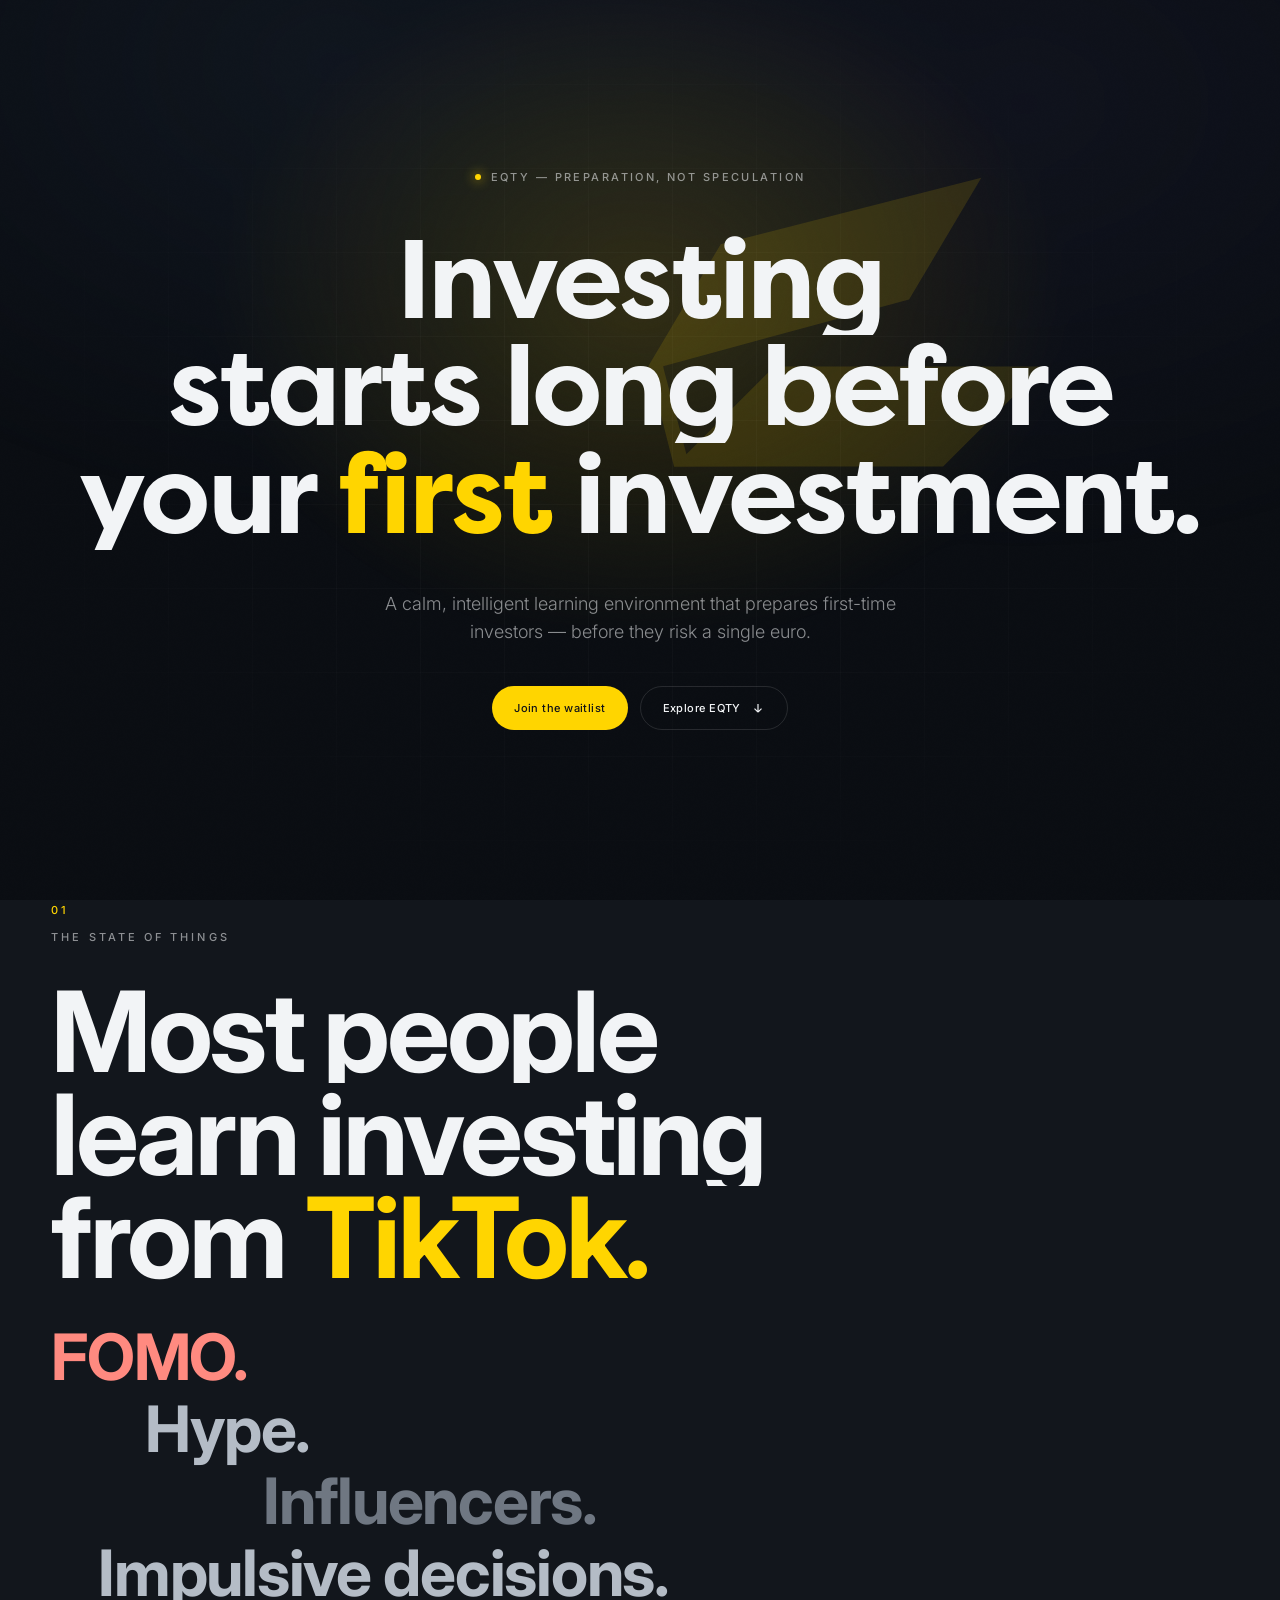
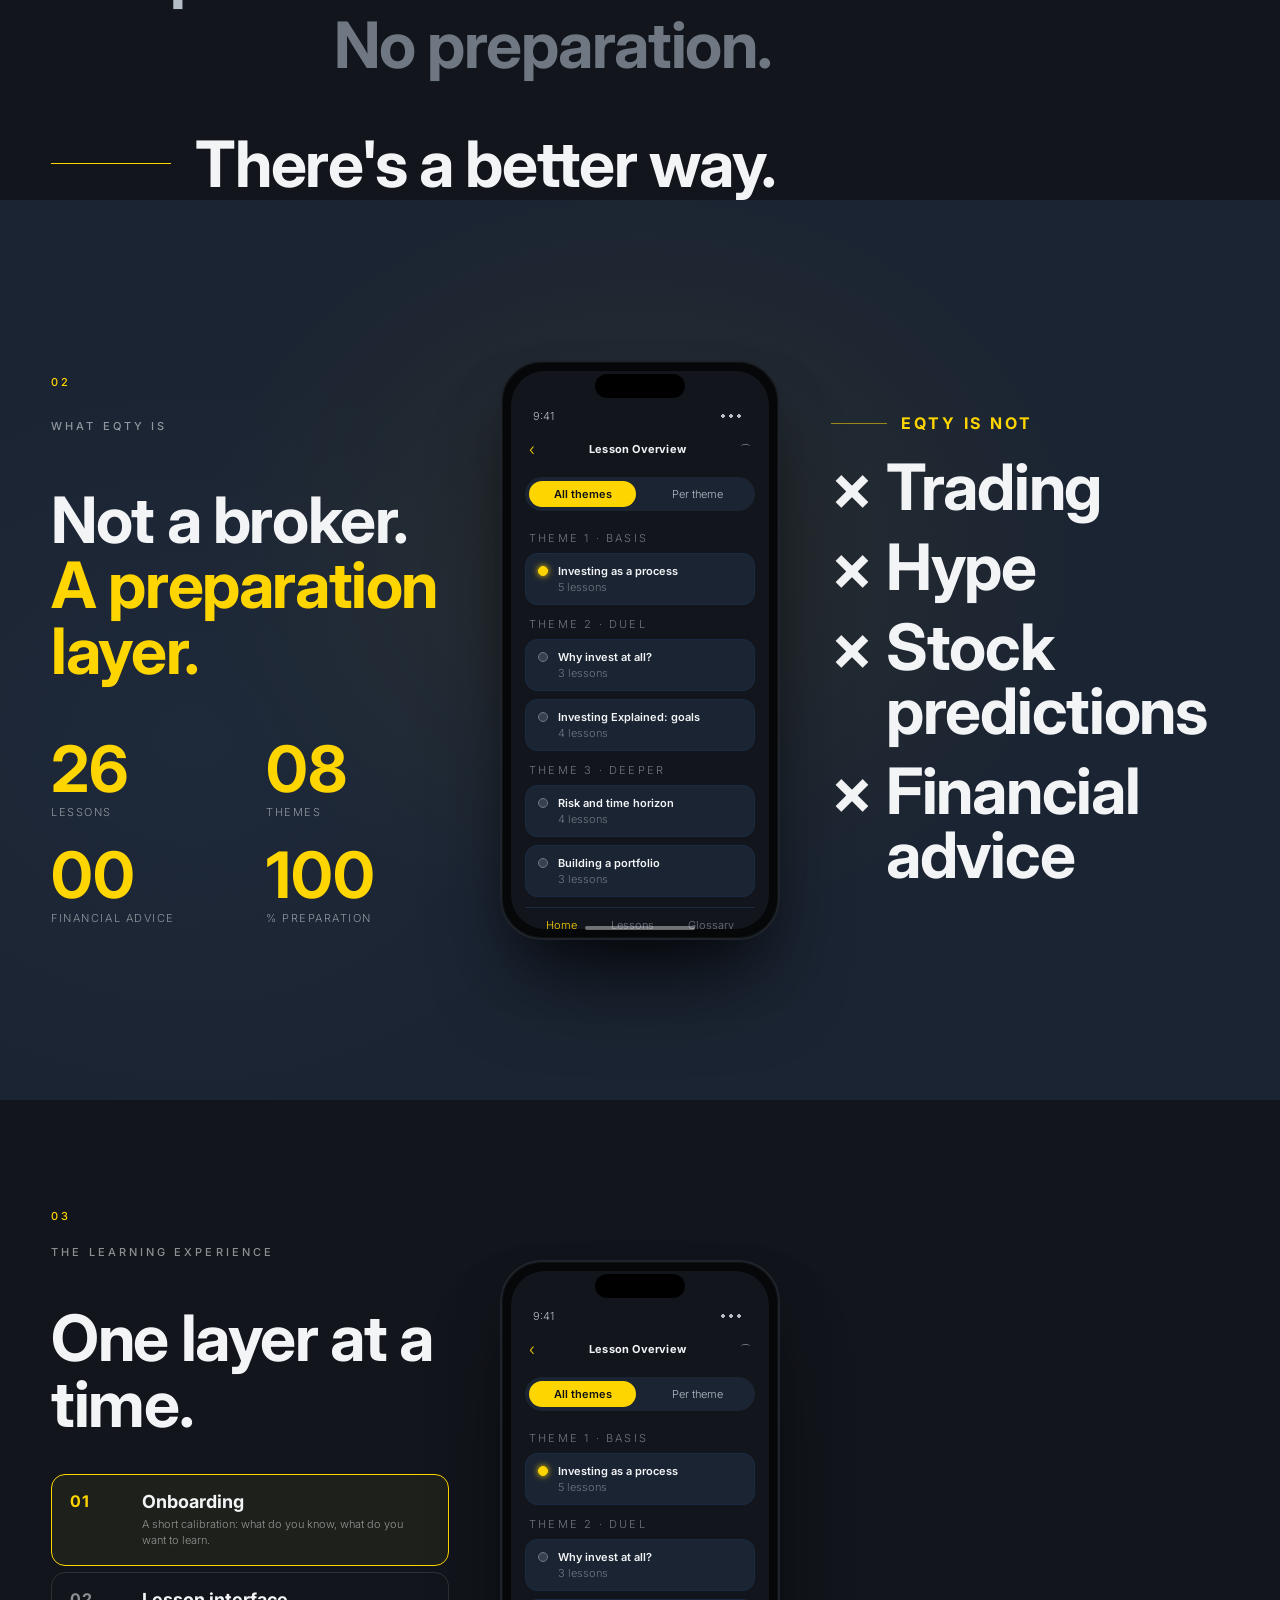
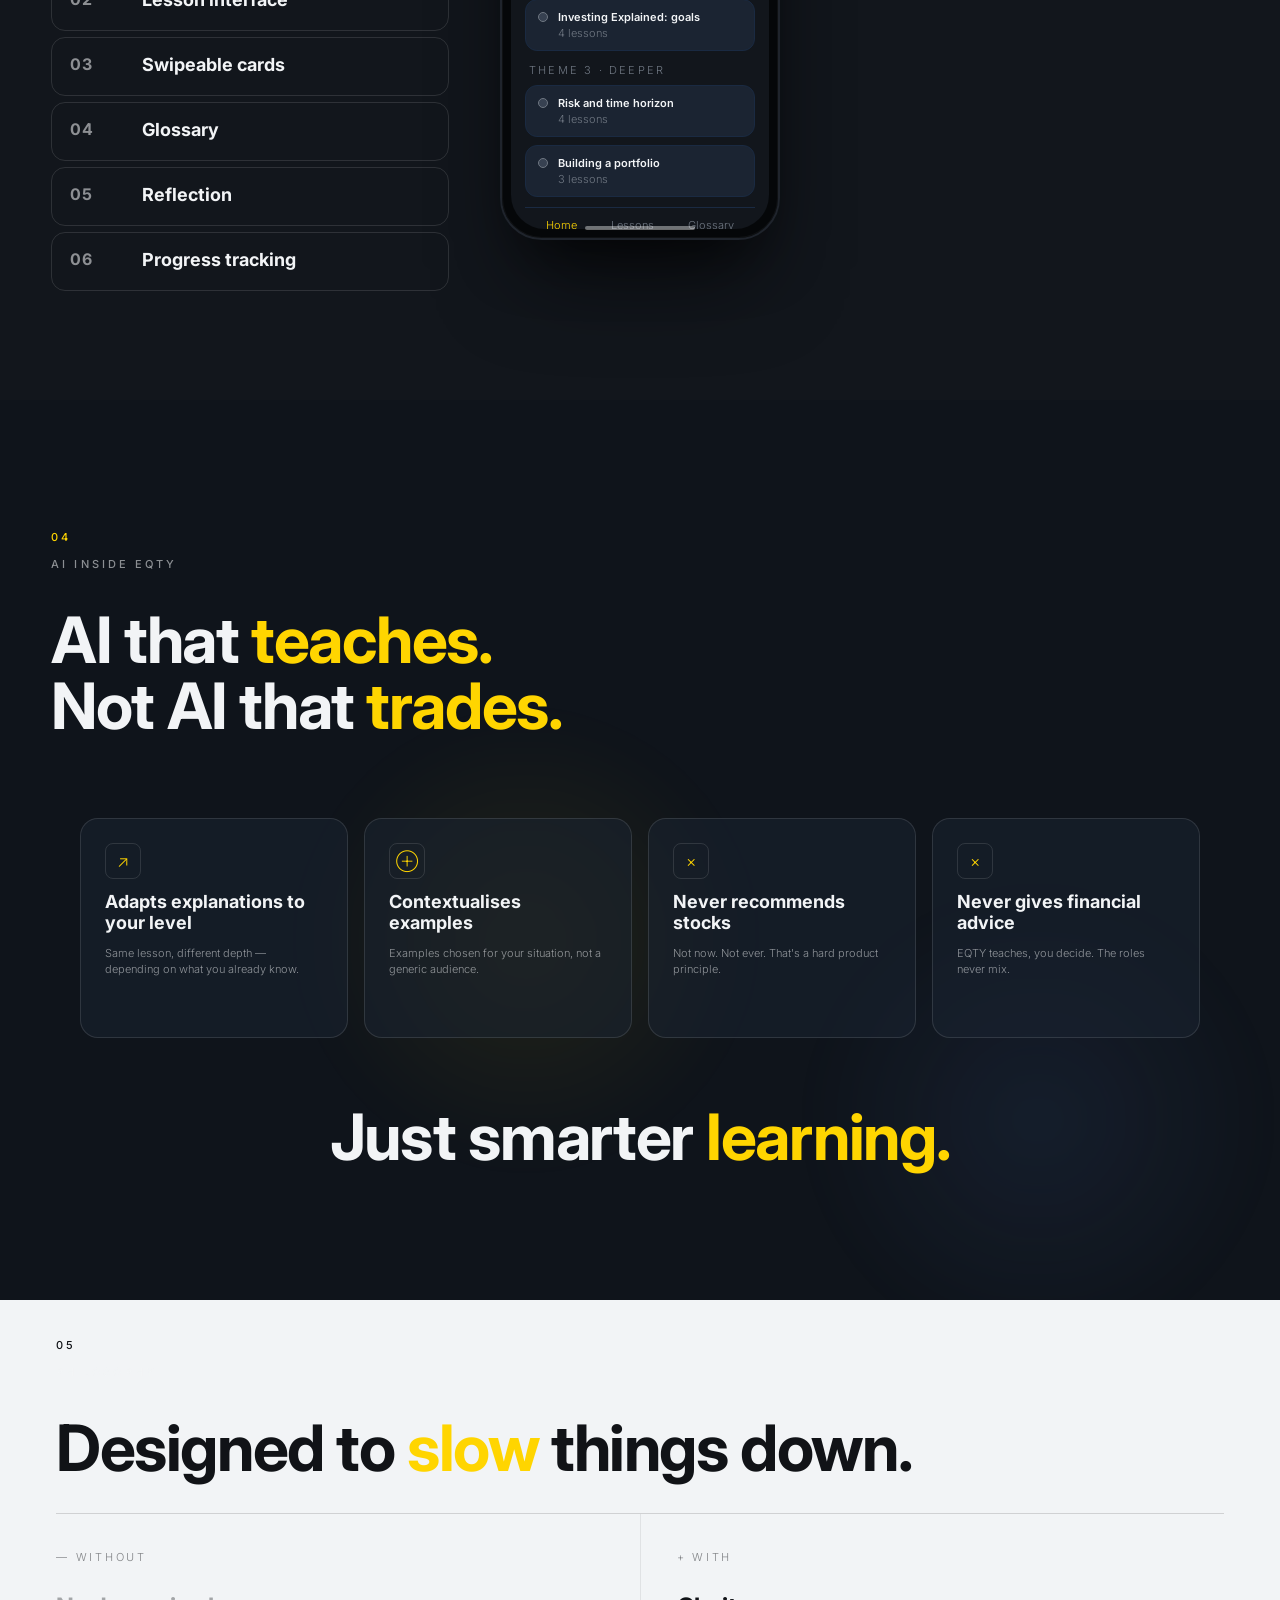
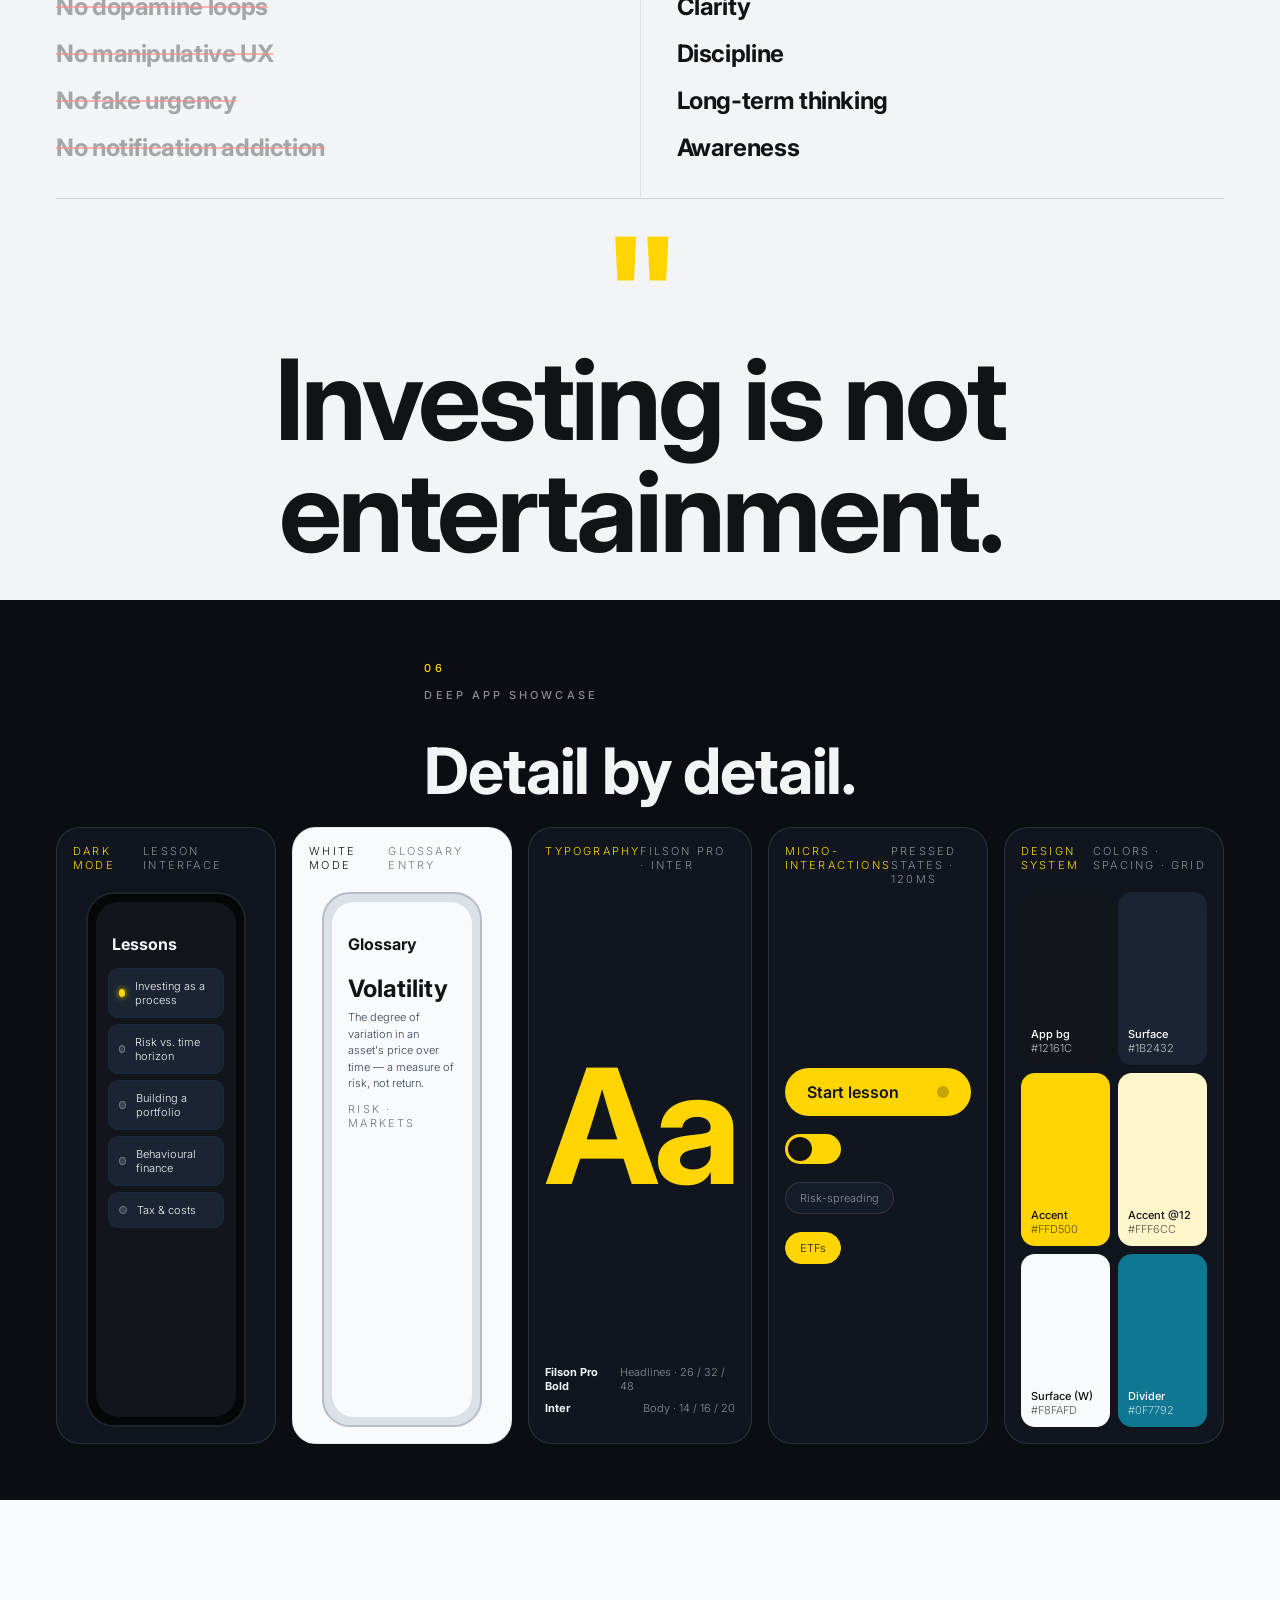
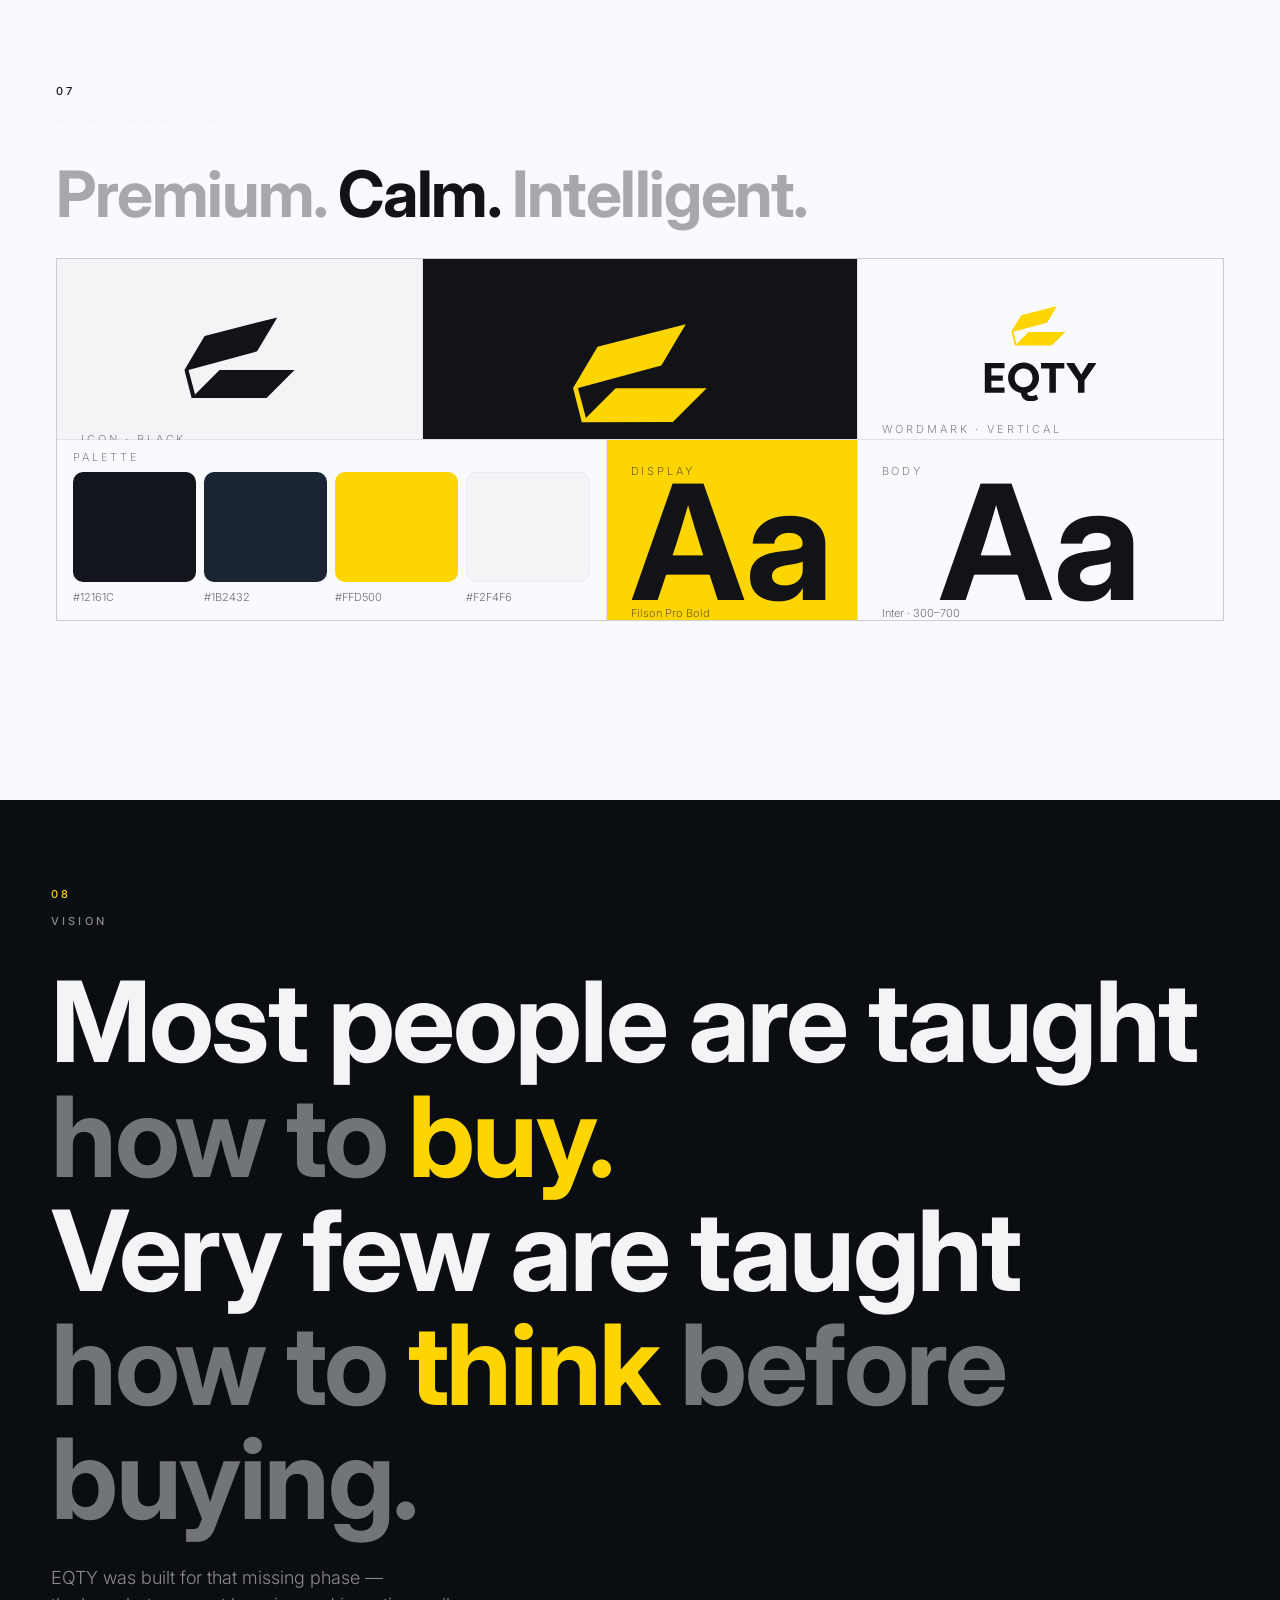
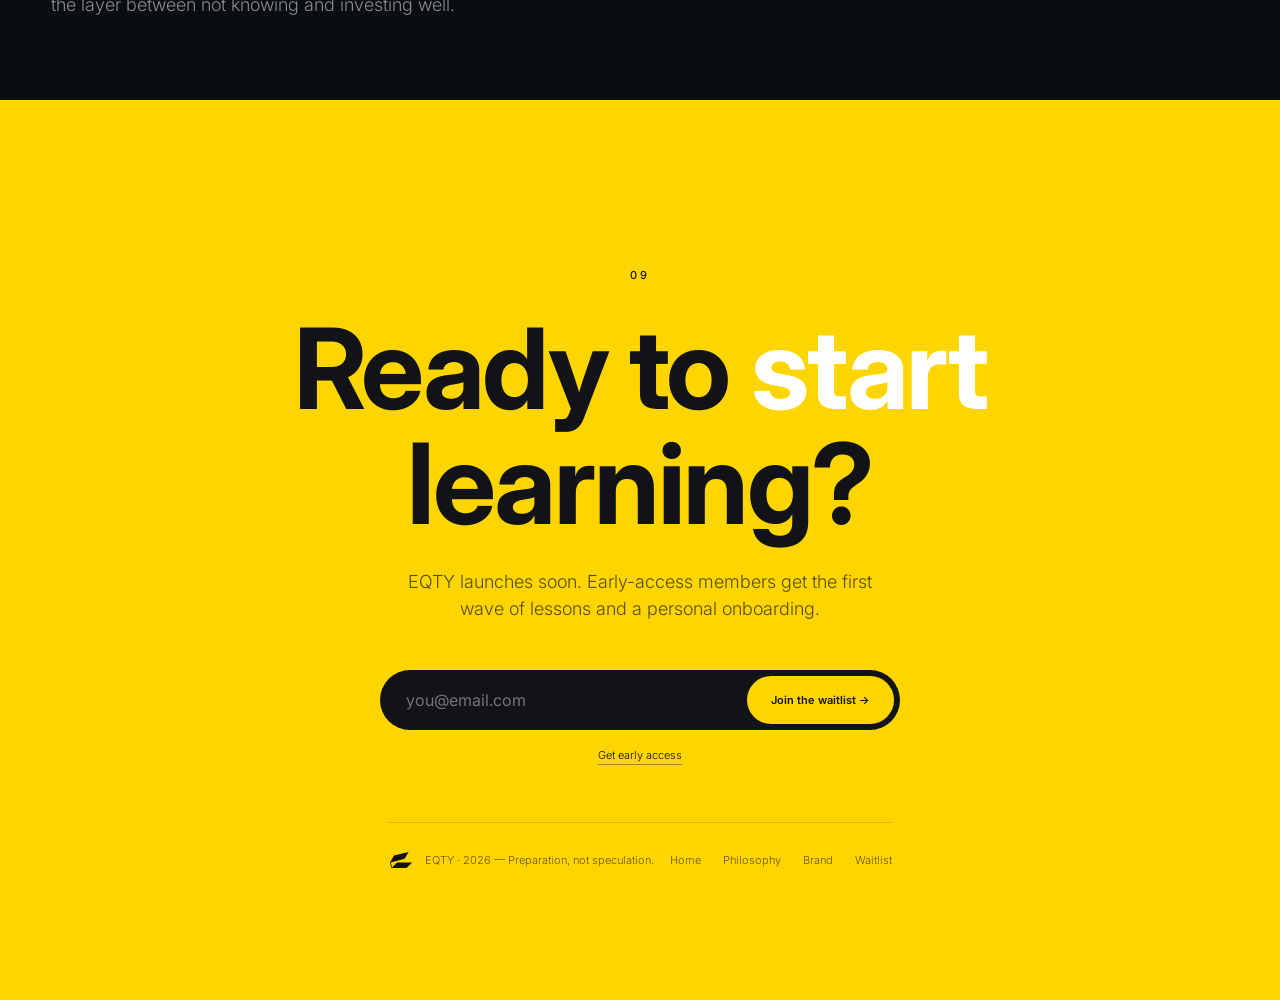
==== index-print.html @ cb3d8d21 "hi" ====
<!doctype html>
<html lang="en">
<head>
<meta charset="utf-8" />
<meta name="viewport" content="width=device-width, initial-scale=1" />
<title>EQTY — Investing starts long before your first investment</title>
<link rel="preconnect" href="https://fonts.googleapis.com">
<link rel="preconnect" href="https://fonts.gstatic.com" crossorigin>
<link href="https://fonts.googleapis.com/css2?family=Inter:wght@300;400;500;600;700&display=swap" rel="stylesheet">
<link rel="stylesheet" href="typography-tokens.css">
<link rel="stylesheet" href="styles.css">
<style>
  /* ============ PRINT-OPTIMIZED OVERRIDES ============ */
  html, body {
    overflow: visible !important;
    -webkit-print-color-adjust: exact !important;
    print-color-adjust: exact !important;
  }
  body {
    transition: none !important;
  }
  *, *::before, *::after {
    animation: none !important;
    transition: none !important;
  }

  /* Kill fixed/floating chrome on print pages */
  .nav, .rail { display: none !important; }

  /* Each section becomes one landscape page */
  .sec {
    page-break-after: always;
    break-after: page;
    page-break-inside: avoid;
    break-inside: avoid;
    min-height: auto !important;
    height: 100vh !important;
    padding-top: 56px !important;
    padding-bottom: 56px !important;
    box-sizing: border-box !important;
    display: flex !important;
    align-items: center;
    justify-content: center;
    overflow: hidden !important;
    position: relative;
  }
  .sec:last-of-type { page-break-after: auto; }

  /* Hero specific */
  .sec--hero { display: grid !important; place-items: center; }
  .hero__scroll { display: none !important; }
  .hero__content { padding: 0 !important; }
  .hero__line > span { transform: none !important; }
  .eyebrow, .hero__sub, .hero__cta > *, .hero__mark, .hero__content { opacity: 1 !important; transform: none !important; }

  /* Force all gsap-set initial states to final */
  .prob__h .line > *,
  .prob__word,
  .prob__shift,
  .shift__rule,
  .what__h, .what__stats .stat, .not__list li,
  #phone .phone__shell, #phoneLearn .phone__shell,
  .lstep, .learn__h,
  .ai__h, .ai__card, .ai__foot,
  .philo__h, .philo__col--neg li, .philo__col--pos li, .philo__quote,
  .show__h,
  .brand__h, .brand__cell,
  .vline, .vision__sub,
  .cta__h, .cta__sub, .cta__form, .foot > * {
    opacity: 1 !important;
    transform: none !important;
    scale: none !important;
  }
  .vline { opacity: 1 !important; transform: translateY(0) !important; }

  /* Pin sections: kill the scroll-driven heights so each is a single screen */
  .pin-wrap, .pin-wrap--learning {
    height: auto !important;
  }
  .pin-stage, .learn__layout {
    position: static !important;
    top: auto !important;
    height: 100vh !important;
    width: 100%;
    box-sizing: border-box;
  }

  /* Showcase: convert horizontal rail to vertical layout filling the page */
  .sec--showcase { height: 100vh !important; padding: 56px !important; flex-direction: column; gap: 24px; }
  .show__head { position: static !important; max-width: none; }
  .show__track { position: static !important; height: auto !important; overflow: visible !important; flex: 1; }
  .show__rail {
    transform: none !important;
    padding: 0 !important;
    display: grid !important;
    grid-template-columns: repeat(5, 1fr);
    gap: 16px;
    width: 100%;
    height: 100%;
  }
  .show__card {
    width: auto !important;
    height: 100% !important;
    min-height: 0 !important;
    padding: 16px !important;
  }
  .show__phone { width: 100% !important; max-width: 160px; }
  .show__big-display { font-size: var(--t-display) !important; }
  .show__ds { grid-template-columns: 1fr 1fr !important; gap: 8px !important; }
  .ds-swatch { height: auto !important; padding: 10px !important; min-height: 60px; }
  .show__cap { font-size: var(--t-eyebrow) !important; }

  /* Brand page: shrink type so it fits one screen */
  .sec--brand { padding: 56px !important; }
  .brand__h { font-size: var(--t-h2) !important; margin-bottom: 32px !important; }
  .brand__grid { grid-auto-rows: 180px !important; }

  /* CTA: include footer on same page */
  .sec--cta { padding-top: 80px !important; padding-bottom: 24px !important; flex-direction: column; }
  .cta__inner { max-width: 720px; }
  .cta__h { font-size: var(--t-h1) !important; }
  .foot { margin-top: 60px !important; }

  /* Hero mark visible */
  .hero__mark { opacity: .12 !important; }

  /* Make problem section words layout nicely */
  .sec--problem { padding-top: 56px !important; padding-bottom: 56px !important; }
  .prob__inner { width: 100%; }
  .prob__list { margin-top: 36px !important; gap: 8px !important; }
  .prob__word { font-size: var(--t-h2) !important; opacity: 1 !important; transform: none !important; }
  .prob__h { font-size: var(--t-h1) !important; }
  .prob__shift { margin-top: 48px !important; }

  /* AI: ensure pulse doesn't break layout */
  .ai__pulse, .ai__pulse--2 { animation: none !important; }

  /* Philosophy: light page */
  .sec--philo { padding: 56px !important; }
  .philo__h { font-size: var(--t-h2) !important; margin-bottom: 32px !important; }
  .philo__cols { margin-top: 32px !important; }
  .philo__quote { margin-top: 48px !important; font-size: var(--t-h1) !important; }

  /* Vision */
  .vision__h { font-size: var(--t-h1) !important; }
  .vision__sub { margin-top: 28px !important; }

  /* Print page setup */
  @page {
    size: 1440px 900px;
    margin: 0;
  }

  @media print {
    body { background: #0A0D12 !important; color: #F2F4F6 !important; }
    .sec {
      width: 1440px !important;
      height: 900px !important;
    }
  }

  /* Set explicit body backgrounds per section via data-bg using attr() workaround */
  .sec[data-bg] { background: var(--sec-bg, transparent); }
</style>
</head>
<body>

<!-- =================== NAV =================== -->
<nav class="nav" id="nav">
  <a href="#hero" class="nav__logo" aria-label="EQTY">
    <svg viewBox="0 0 608.17 533.58" aria-hidden="true">
      <g fill="currentColor">
        <path d="M0,485.76v-162.49h107.94v28.55H35.98v39.92h62.44v28.55h-62.44v36.91h71.96v28.55H0Z"/>
        <path d="M292.94,520.81c-8.59,5.8-22.05,12.77-40.85,12.77-31.8,0-52.92-21.12-54.09-46.43-39.23-7.43-70.57-41.55-70.57-82.64,0-46.19,38.3-83.8,84.96-83.8s84.73,37.61,84.73,83.8c0,38.53-29.02,72.19-64.99,81.48.7,12.3,9.75,18.11,22.75,18.11,7.2,0,18.8-3.25,26.93-8.59l11.14,25.3ZM212.39,455.36c26.93,0,48.75-21.12,48.75-50.84s-21.82-50.83-48.75-50.83-48.98,21.12-48.98,50.83,22.05,50.84,48.98,50.84Z"/>
        <path d="M435.24,323.28v30.18h-46.19v132.31h-35.52v-132.31h-45.73v-30.18h127.44Z"/>
        <path d="M527.85,386.65l38.53-63.37h41.78v4.64l-62.44,91.22v66.62h-35.98v-66.15l-62.44-91.69v-4.64h41.78l38.53,63.37h.23Z"/>
      </g>
      <polygon fill="var(--accent)" points="441.33 152.68 366.25 227.8 164.8 227.84 164.44 227.84 145.18 152.4 199.43 60.96 394.91 11.14 340.72 102.48 156.19 152.46 157.39 157.63 173.69 218.59 239.6 152.65 441.33 152.68"/>
    </svg>
  </a>
  <ul class="nav__links">
    <li><a href="#problem">About</a></li>
    <li><a href="#learning">Features</a></li>
    <li><a href="#philosophy">Philosophy</a></li>
    <li><a href="#cta" class="nav__cta">Waitlist</a></li>
  </ul>
</nav>

<!-- =================== PROGRESS RAIL =================== -->
<div class="rail" aria-hidden="true">
  <div class="rail__track"></div>
  <div class="rail__dot" id="railDot"></div>
  <div class="rail__label" id="railLabel">00 · Intro</div>
</div>

<!-- =================== HERO =================== -->
<section class="sec sec--hero" id="hero" data-bg="#0A0D12" data-fg="#F2F4F6" data-label="00 · Intro">
  <div class="hero__glow"></div>
  <div class="hero__grid" aria-hidden="true"></div>
  <div class="hero__noise" aria-hidden="true"></div>

  <div class="hero__mark">
    <svg viewBox="0 0 1089.79 852.52" aria-hidden="true">
      <polygon fill="var(--accent)" points="1072.77 543.97 806.46 810.4 92 810.54 90.73 810.54 22.42 542.97 214.8 218.69 908.13 41.98 715.91 365.93 61.44 543.21 65.72 561.54 123.52 777.72 357.3 543.86 1072.77 543.97"/>
    </svg>
  </div>

  <div class="hero__content">
    <div class="eyebrow">
      <span class="dot"></span>
      <span>EQTY — Preparation, not speculation</span>
    </div>
    <h1 class="hero__h">
      <span class="hero__line"><span>Investing</span></span>
      <span class="hero__line"><span>starts long before</span></span>
      <span class="hero__line"><span>your <em>first</em> investment.</span></span>
    </h1>
    <p class="hero__sub">A calm, intelligent learning environment that prepares first-time investors — before they risk a single euro.</p>
    <div class="hero__cta">
      <a href="#cta" class="btn btn--primary">Join the waitlist</a>
      <a href="#problem" class="btn btn--ghost">
        <span>Explore EQTY</span>
        <svg width="14" height="14" viewBox="0 0 24 24" fill="none" stroke="currentColor" stroke-width="2"><path d="M12 5v14m0 0l-6-6m6 6l6-6"/></svg>
      </a>
    </div>
  </div>

  <div class="hero__scroll">
    <span>Scroll to begin</span>
    <div class="hero__scrollLine"><i></i></div>
  </div>
</section>

<!-- =================== PROBLEM =================== -->
<section class="sec sec--problem" id="problem" data-bg="#12161C" data-fg="#F2F4F6" data-label="01 · The Problem">
  <div class="prob__inner">
    <div class="sec__num">01</div>
    <div class="sec__kicker">The state of things</div>

    <h2 class="prob__h">
      <span class="line">Most people</span>
      <span class="line">learn investing</span>
      <span class="line">from <em>TikTok.</em></span>
    </h2>

    <div class="prob__list" aria-hidden="true">
      <div class="prob__word" data-i="0">FOMO.</div>
      <div class="prob__word" data-i="1">Hype.</div>
      <div class="prob__word" data-i="2">Influencers.</div>
      <div class="prob__word" data-i="3">Impulsive decisions.</div>
      <div class="prob__word" data-i="4">No preparation.</div>
    </div>

    <div class="prob__shift">
      <span class="shift__rule"></span>
      <p>There's a better way.</p>
    </div>
  </div>
</section>

<!-- =================== WHAT EQTY IS (pinned phone) =================== -->
<section class="sec sec--what pin-section" id="what" data-bg="#1B2432" data-fg="#F2F4F6" data-label="02 · What EQTY is">
  <div class="what__bg" aria-hidden="true"></div>

  <div class="pin-wrap">
    <div class="pin-stage">
      <!-- LEFT TEXT COLUMN -->
      <div class="what__left">
        <div class="sec__num">02</div>
        <div class="sec__kicker">What EQTY is</div>
        <h2 class="what__h">Not a broker.<br><em>A preparation layer.</em></h2>

        <div class="what__stats">
          <div class="stat"><span class="stat__n">26</span><span class="stat__l">Lessons</span></div>
          <div class="stat"><span class="stat__n">08</span><span class="stat__l">Themes</span></div>
          <div class="stat"><span class="stat__n">00</span><span class="stat__l">Financial advice</span></div>
          <div class="stat"><span class="stat__n">100</span><span class="stat__l">% Preparation</span></div>
        </div>
      </div>

      <!-- PHONE -->
      <div class="phone" id="phone">
        <div class="phone__shell">
          <div class="phone__notch"></div>
          <div class="phone__screen" id="phoneScreen">
            <!-- screens stacked, toggled by JS -->
            <div class="screen screen--lessons is-on" data-screen="lessons">
              <div class="s-status"><span>9:41</span><span class="s-status__dots"></span></div>
              <div class="s-head">
                <span class="s-chev">‹</span>
                <span class="s-title">Lesson Overview</span>
                <span class="s-prof">⌒</span>
              </div>
              <div class="s-tabs"><span class="on">All themes</span><span>Per theme</span></div>
              <div class="s-section">
                <div class="s-theme">THEME 1 · BASIS</div>
                <div class="s-row"><span class="dot dot--y"></span><div><b>Investing as a process</b><i>5 lessons</i></div></div>
                <div class="s-theme">THEME 2 · DUEL</div>
                <div class="s-row"><span class="dot"></span><div><b>Why invest at all?</b><i>3 lessons</i></div></div>
                <div class="s-row"><span class="dot"></span><div><b>Investing Explained: goals</b><i>4 lessons</i></div></div>
                <div class="s-theme">THEME 3 · DEEPER</div>
                <div class="s-row"><span class="dot"></span><div><b>Risk and time horizon</b><i>4 lessons</i></div></div>
                <div class="s-row"><span class="dot"></span><div><b>Building a portfolio</b><i>3 lessons</i></div></div>
              </div>
              <div class="s-nav"><span class="on">Home</span><span>Lessons</span><span>Glossary</span></div>
            </div>

            <div class="screen screen--video" data-screen="video">
              <div class="s-status"><span>9:41</span><span class="s-status__dots"></span></div>
              <div class="s-head"><span class="s-chev">‹</span><span class="s-title">Videos</span><span class="s-prof">⌒</span></div>
              <div class="s-videowrap">
                <div class="s-vid"><div class="s-vid__play">▶</div></div>
                <div class="s-vid__meta">
                  <div class="s-theme">THEME 1 · LES 1</div>
                  <b>Investing as a process</b>
                  <p>An intro to the process behind every meaningful investment decision.</p>
                  <button class="s-yellow">Watch now</button>
                </div>
              </div>
              <div class="s-nav"><span>Home</span><span>Lessons</span><span class="on">Videos</span></div>
            </div>

            <div class="screen screen--swipe" data-screen="swipe">
              <div class="s-status"><span>9:41</span><span class="s-status__dots"></span></div>
              <div class="s-head"><span class="s-chev">‹</span><span class="s-title">Lesson 3 · Risk</span><span>•</span></div>
              <div class="s-card s-card--main">
                <div class="s-card__step">STEP 02 · VISUAL</div>
                <div class="s-card__h">6 steps before investing.</div>
                <div class="s-card__body">Plot your plan before you commit. Each step builds on the one before.</div>
                <div class="s-card__cta">Read further</div>
              </div>
              <div class="s-cardstack">
                <div class="s-mini"><span>Goal setting</span></div>
                <div class="s-mini"><span>Risk analysis</span></div>
                <div class="s-mini on"><span>Financial vehicles</span></div>
                <div class="s-mini"><span>Allocation</span></div>
              </div>
              <button class="s-yellow s-yellow--btm">Next</button>
              <div class="s-nav"><span>Home</span><span class="on">Lessons</span><span>Glossary</span></div>
            </div>

            <div class="screen screen--glossary" data-screen="glossary">
              <div class="s-status"><span>9:41</span><span class="s-status__dots"></span></div>
              <div class="s-head"><span class="s-chev">‹</span><span class="s-title">Glossary</span><span class="s-prof">⌒</span></div>
              <div class="s-search">⌕ Search terms, tags or categories</div>
              <div class="s-tabs s-tabs--pill"><span class="on">All</span><span>Assets</span><span>Risk</span><span>Markets</span></div>
              <div class="s-glossary">
                <div class="s-row"><span class="dot dot--y"></span><div><b>Asset</b><p>A resource with economic value that you own or control.</p></div></div>
                <div class="s-row"><span class="dot"></span><div><b>Equity</b><p>Ownership interest in a company, held as shares.</p></div></div>
                <div class="s-row"><span class="dot"></span><div><b>Liquidity</b><p>How easily an asset can be traded without affecting its price.</p></div></div>
                <div class="s-row"><span class="dot"></span><div><b>Volatility</b><p>The degree of variation in an asset's price over time.</p></div></div>
              </div>
              <div class="s-nav"><span>Home</span><span>Lessons</span><span class="on">Glossary</span></div>
            </div>

            <div class="screen screen--reflect" data-screen="reflect">
              <div class="s-status"><span>9:41</span><span class="s-status__dots"></span></div>
              <div class="s-head"><span class="s-chev">‹</span><span class="s-title">Reflection · 5/8</span><span>•</span></div>
              <div class="s-card s-card--ref">
                <div class="s-card__step">REFLECTION</div>
                <div class="s-card__h">Is there one thing you've learned this lesson, that you still want to apply?</div>
                <textarea placeholder="Write your answer..."></textarea>
              </div>
              <button class="s-yellow s-yellow--btm">Save answer</button>
              <div class="s-nav"><span>Home</span><span class="on">Lessons</span><span>Glossary</span></div>
            </div>

            <div class="screen screen--done" data-screen="done">
              <div class="s-status"><span>9:41</span><span class="s-status__dots"></span></div>
              <div class="s-done">
                <div class="s-done__check">
                  <svg viewBox="0 0 24 24" fill="none" stroke="#111317" stroke-width="3"><path d="M5 12l5 5L20 7"/></svg>
                </div>
                <h3>Well done.</h3>
                <p>You completed the foundation of the investment process.</p>
                <button class="s-yellow">To home</button>
              </div>
              <div class="s-nav"><span class="on">Home</span><span>Lessons</span><span>Glossary</span></div>
            </div>

            <div class="screen screen--onb" data-screen="onb">
              <div class="s-status"><span>9:41</span><span class="s-status__dots"></span></div>
              <div class="s-onb">
                <div class="s-onb__num">THEMA 01</div>
                <h3>What sounds familiar?</h3>
                <div class="s-onb__opts">
                  <div class="s-onb__opt on">ETFs</div>
                  <div class="s-onb__opt">Risk-spreading</div>
                  <div class="s-onb__opt">Long-term investing</div>
                  <div class="s-onb__opt">None of these</div>
                </div>
              </div>
              <button class="s-yellow s-yellow--btm">Next</button>
            </div>
          </div>
          <div class="phone__home"></div>
        </div>
        <div class="phone__shadow"></div>
      </div>

      <!-- RIGHT: NOT block -->
      <div class="what__right">
        <div class="not__tag">EQTY is NOT</div>
        <ul class="not__list">
          <li><span>×</span>Trading</li>
          <li><span>×</span>Hype</li>
          <li><span>×</span>Stock predictions</li>
          <li><span>×</span>Financial advice</li>
        </ul>
      </div>
    </div>
  </div>
</section>

<!-- =================== LEARNING (phone stays pinned, switches screens) =================== -->
<section class="sec sec--learning pin-section" id="learning" data-bg="#12161C" data-fg="#F2F4F6" data-label="03 · The Experience">
  <div class="pin-wrap pin-wrap--learning">
    <div class="learn__layout">
      <div class="learn__copy">
        <div class="sec__num">03</div>
        <div class="sec__kicker">The learning experience</div>
        <h2 class="learn__h">One layer at a time.</h2>

        <div class="learn__steps" id="learnSteps">
          <div class="lstep on" data-target="onb"><span>01</span><div><b>Onboarding</b><p>A short calibration: what do you know, what do you want to learn.</p></div></div>
          <div class="lstep" data-target="lessons"><span>02</span><div><b>Lesson interface</b><p>26 lessons across 8 themes. Clean, paced, deeply readable.</p></div></div>
          <div class="lstep" data-target="swipe"><span>03</span><div><b>Swipeable cards</b><p>Big ideas broken into bite-sized cards you can move through.</p></div></div>
          <div class="lstep" data-target="glossary"><span>04</span><div><b>Glossary</b><p>Every term, in plain language. Always one tap away.</p></div></div>
          <div class="lstep" data-target="reflect"><span>05</span><div><b>Reflection</b><p>Write what you think. Slow down. Make it stick.</p></div></div>
          <div class="lstep" data-target="done"><span>06</span><div><b>Progress tracking</b><p>You'll see exactly how far you've come — and what's next.</p></div></div>
        </div>
      </div>

      <!-- The phone here is a sibling — we reuse the pinned phone from #what visually via a second placeholder. -->
      <div class="learn__phone-slot" aria-hidden="true"></div>
    </div>
  </div>
</section>

<!-- =================== AI INSIDE EQTY =================== -->
<section class="sec sec--ai" id="ai" data-bg="#0F141B" data-fg="#F2F4F6" data-label="04 · AI inside EQTY">
  <div class="ai__bg" aria-hidden="true">
    <div class="ai__pulse"></div>
    <div class="ai__pulse ai__pulse--2"></div>
  </div>

  <div class="ai__inner">
    <div class="sec__num">04</div>
    <div class="sec__kicker">AI inside EQTY</div>
    <h2 class="ai__h">
      AI that <em>teaches.</em><br>
      Not AI that <em>trades.</em>
    </h2>

    <div class="ai__grid">
      <div class="ai__card"><div class="ai__icon">↗</div><b>Adapts explanations to your level</b><p>Same lesson, different depth — depending on what you already know.</p></div>
      <div class="ai__card"><div class="ai__icon">⊕</div><b>Contextualises examples</b><p>Examples chosen for your situation, not a generic audience.</p></div>
      <div class="ai__card"><div class="ai__icon">×</div><b>Never recommends stocks</b><p>Not now. Not ever. That's a hard product principle.</p></div>
      <div class="ai__card"><div class="ai__icon">×</div><b>Never gives financial advice</b><p>EQTY teaches, you decide. The roles never mix.</p></div>
    </div>
    <div class="ai__foot">Just smarter <em>learning.</em></div>
  </div>
</section>

<!-- =================== PHILOSOPHY =================== -->
<section class="sec sec--philo" id="philosophy" data-bg="#F2F4F6" data-fg="#111317" data-label="05 · Philosophy">
  <div class="philo__inner">
    <div class="sec__num philo__num">05</div>
    <div class="sec__kicker">Philosophy</div>

    <h2 class="philo__h">Designed to <em>slow</em> things down.</h2>

    <div class="philo__cols">
      <div class="philo__col philo__col--neg">
        <div class="col__label">— Without</div>
        <ul>
          <li>No dopamine loops</li>
          <li>No manipulative UX</li>
          <li>No fake urgency</li>
          <li>No notification addiction</li>
        </ul>
      </div>
      <div class="philo__col philo__col--pos">
        <div class="col__label">+ With</div>
        <ul>
          <li>Clarity</li>
          <li>Discipline</li>
          <li>Long-term thinking</li>
          <li>Awareness</li>
        </ul>
      </div>
    </div>

    <div class="philo__quote">
      <span class="philo__quote-mark">"</span>
      Investing is not entertainment.
    </div>
  </div>
</section>

<!-- =================== DEEP APP SHOWCASE (horizontal) =================== -->
<section class="sec sec--showcase pin-section" id="showcase" data-bg="#0A0D12" data-fg="#F2F4F6" data-label="06 · Deep showcase">
  <div class="show__head">
    <div class="sec__num">06</div>
    <div class="sec__kicker">Deep app showcase</div>
    <h2 class="show__h">Detail by detail.</h2>
  </div>

  <div class="show__track" id="showTrack">
    <div class="show__rail" id="showRail">
      <div class="show__card show__card--dark">
        <div class="show__cap"><span>Dark mode</span><i>Lesson interface</i></div>
        <div class="show__phone">
          <div class="mini-screen mini-screen--lessons">
            <div class="mini-top">Lessons</div>
            <div class="mini-row on"><span></span>Investing as a process</div>
            <div class="mini-row"><span></span>Risk vs. time horizon</div>
            <div class="mini-row"><span></span>Building a portfolio</div>
            <div class="mini-row"><span></span>Behavioural finance</div>
            <div class="mini-row"><span></span>Tax & costs</div>
          </div>
        </div>
      </div>
      <div class="show__card show__card--light">
        <div class="show__cap"><span>White mode</span><i>Glossary entry</i></div>
        <div class="show__phone show__phone--light">
          <div class="mini-screen mini-screen--gloss">
            <div class="mini-top mini-top--light">Glossary</div>
            <div class="mini-term">Volatility</div>
            <div class="mini-def">The degree of variation in an asset's price over time — a measure of risk, not return.</div>
            <div class="mini-tag">Risk · Markets</div>
          </div>
        </div>
      </div>
      <div class="show__card show__card--type">
        <div class="show__cap"><span>Typography</span><i>Filson Pro · Inter</i></div>
        <div class="show__big">
          <div class="show__big-display">Aa</div>
          <div class="show__big-spec">
            <div><b>Filson Pro Bold</b><span>Headlines · 26 / 32 / 48</span></div>
            <div><b>Inter</b><span>Body · 14 / 16 / 20</span></div>
          </div>
        </div>
      </div>
      <div class="show__card show__card--motion">
        <div class="show__cap"><span>Micro-interactions</span><i>Pressed states · 120ms</i></div>
        <div class="show__motion">
          <div class="motion-btn">Start lesson<i></i></div>
          <div class="motion-toggle"><span></span></div>
          <div class="motion-chip">Risk-spreading</div>
          <div class="motion-chip motion-chip--on">ETFs</div>
        </div>
      </div>
      <div class="show__card show__card--ds">
        <div class="show__cap"><span>Design system</span><i>Colors · Spacing · Grid</i></div>
        <div class="show__ds">
          <div class="ds-swatch" style="--c:#12161C"><span>App bg</span><i>#12161C</i></div>
          <div class="ds-swatch" style="--c:#1B2432"><span>Surface</span><i>#1B2432</i></div>
          <div class="ds-swatch ds-swatch--y" style="--c:#FFD500"><span>Accent</span><i>#FFD500</i></div>
          <div class="ds-swatch ds-swatch--y2" style="--c:#FFF6CC"><span>Accent @12</span><i>#FFF6CC</i></div>
          <div class="ds-swatch" style="--c:#F8FAFD;color:#111"><span>Surface (W)</span><i>#F8FAFD</i></div>
          <div class="ds-swatch" style="--c:#0F7792"><span>Divider</span><i>#0F7792</i></div>
        </div>
      </div>
    </div>
  </div>
</section>

<!-- =================== BRANDING =================== -->
<section class="sec sec--brand" id="brand" data-bg="#F8FAFD" data-fg="#111317" data-label="07 · Brand">
  <div class="brand__inner">
    <div class="sec__num philo__num">07</div>
    <div class="sec__kicker">Branding & design</div>
    <h2 class="brand__h"><em>Premium.</em> Calm. <em>Intelligent.</em></h2>

    <div class="brand__grid">
      <div class="brand__cell brand__cell--mark">
        <div class="brand__mark">
          <svg viewBox="0 0 1089.79 852.52"><polygon fill="#111317" points="1072.77 543.97 806.46 810.4 92 810.54 90.73 810.54 22.42 542.97 214.8 218.69 908.13 41.98 715.91 365.93 61.44 543.21 65.72 561.54 123.52 777.72 357.3 543.86 1072.77 543.97"/></svg>
        </div>
        <div class="brand__lbl">Icon · Black</div>
      </div>
      <div class="brand__cell brand__cell--markY">
        <div class="brand__mark"><svg viewBox="0 0 1089.79 852.52"><polygon fill="#FFD500" points="1072.77 543.97 806.46 810.4 92 810.54 90.73 810.54 22.42 542.97 214.8 218.69 908.13 41.98 715.91 365.93 61.44 543.21 65.72 561.54 123.52 777.72 357.3 543.86 1072.77 543.97"/></svg></div>
        <div class="brand__lbl brand__lbl--inv">Icon · Accent</div>
      </div>
      <div class="brand__cell brand__cell--word">
        <div class="brand__word">
          <svg viewBox="0 0 608.17 533.58">
            <g fill="#111317">
              <path d="M0,485.76v-162.49h107.94v28.55H35.98v39.92h62.44v28.55h-62.44v36.91h71.96v28.55H0Z"/>
              <path d="M292.94,520.81c-8.59,5.8-22.05,12.77-40.85,12.77-31.8,0-52.92-21.12-54.09-46.43-39.23-7.43-70.57-41.55-70.57-82.64,0-46.19,38.3-83.8,84.96-83.8s84.73,37.61,84.73,83.8c0,38.53-29.02,72.19-64.99,81.48.7,12.3,9.75,18.11,22.75,18.11,7.2,0,18.8-3.25,26.93-8.59l11.14,25.3ZM212.39,455.36c26.93,0,48.75-21.12,48.75-50.84s-21.82-50.83-48.75-50.83-48.98,21.12-48.98,50.83,22.05,50.84,48.98,50.84Z"/>
              <path d="M435.24,323.28v30.18h-46.19v132.31h-35.52v-132.31h-45.73v-30.18h127.44Z"/>
              <path d="M527.85,386.65l38.53-63.37h41.78v4.64l-62.44,91.22v66.62h-35.98v-66.15l-62.44-91.69v-4.64h41.78l38.53,63.37h.23Z"/>
            </g>
            <polygon fill="#FFD500" points="441.33 152.68 366.25 227.8 164.8 227.84 164.44 227.84 145.18 152.4 199.43 60.96 394.91 11.14 340.72 102.48 156.19 152.46 157.39 157.63 173.69 218.59 239.6 152.65 441.33 152.68"/>
          </svg>
        </div>
        <div class="brand__lbl">Wordmark · Vertical</div>
      </div>

      <div class="brand__cell brand__cell--colors">
        <div class="brand__lbl">Palette</div>
        <div class="brand__sw"><span style="background:#12161C"></span><i>#12161C</i></div>
        <div class="brand__sw"><span style="background:#1B2432"></span><i>#1B2432</i></div>
        <div class="brand__sw"><span style="background:#FFD500"></span><i>#FFD500</i></div>
        <div class="brand__sw"><span style="background:#F2F4F6;border:1px solid #E6EBF2"></span><i>#F2F4F6</i></div>
      </div>

      <div class="brand__cell brand__cell--type">
        <div class="brand__lbl">Display</div>
        <div class="brand__type-d">Aa</div>
        <div class="brand__type-name">Filson Pro Bold</div>
      </div>
      <div class="brand__cell brand__cell--type2">
        <div class="brand__lbl">Body</div>
        <div class="brand__type-d brand__type-d--inter">Aa</div>
        <div class="brand__type-name">Inter · 300–700</div>
      </div>
    </div>
  </div>
</section>

<!-- =================== VISION =================== -->
<section class="sec sec--vision" id="vision" data-bg="#0A0D12" data-fg="#F2F4F6" data-label="08 · Vision">
  <div class="vision__inner">
    <div class="sec__num">08</div>
    <div class="sec__kicker">Vision</div>

    <h2 class="vision__h">
      <span class="vline">Most people are taught</span>
      <span class="vline vline--accent">how to <em>buy.</em></span>
      <span class="vline">Very few are taught</span>
      <span class="vline vline--accent">how to <em>think</em> before buying.</span>
    </h2>
    <p class="vision__sub">EQTY was built for that missing phase —<br>the layer between not knowing and investing well.</p>
  </div>
</section>

<!-- =================== FINAL CTA =================== -->
<section class="sec sec--cta" id="cta" data-bg="#FFD500" data-fg="#111317" data-label="09 · Waitlist">
  <div class="cta__inner">
    <div class="sec__num cta__num">09</div>
    <h2 class="cta__h">Ready to <em>start</em> learning?</h2>
    <p class="cta__sub">EQTY launches soon. Early-access members get the first wave of lessons and a personal onboarding.</p>

    <form class="cta__form" onsubmit="event.preventDefault(); this.querySelector('input').value=''; this.classList.add('done');">
      <input type="email" placeholder="you@email.com" required />
      <button type="submit">Join the waitlist →</button>
      <span class="cta__done">Thanks — we'll be in touch.</span>
    </form>

    <div class="cta__alt"><a href="#cta">Get early access</a></div>
  </div>

  <footer class="foot">
    <div class="foot__l">
      <svg viewBox="0 0 1089.79 852.52" class="foot__mark"><polygon fill="#111317" points="1072.77 543.97 806.46 810.4 92 810.54 90.73 810.54 22.42 542.97 214.8 218.69 908.13 41.98 715.91 365.93 61.44 543.21 65.72 561.54 123.52 777.72 357.3 543.86 1072.77 543.97"/></svg>
      <span>EQTY · 2026 — Preparation, not speculation.</span>
    </div>
    <div class="foot__r">
      <a href="#hero">Home</a>
      <a href="#philosophy">Philosophy</a>
      <a href="#brand">Brand</a>
      <a href="#cta">Waitlist</a>
    </div>
  </footer>
</section>

<script>
(() => {
  // Clone phone into learning section so both sections show one
  const phone = document.getElementById('phone');
  const slot = document.querySelector('.learn__phone-slot');
  if (phone && slot) {
    const clone = phone.cloneNode(true);
    clone.id = 'phoneLearn';
    clone.querySelectorAll('.screen').forEach((s, i) => s.classList.toggle('is-on', i === 0));
    slot.appendChild(clone);
  }
  // Apply each section's data-bg / data-fg as its actual background/color
  document.querySelectorAll('.sec[data-bg]').forEach(sec => {
    sec.style.background = sec.dataset.bg;
    if (sec.dataset.fg) sec.style.color = sec.dataset.fg;
  });
  // On showcase: stagger 5 cards visually (they're now grid)
  // Auto-print once fonts + assets are ready
  function go() {
    setTimeout(() => window.print(), 500);
  }
  if (document.fonts && document.fonts.ready) {
    document.fonts.ready.then(() => window.addEventListener('load', go, { once: true }));
  } else {
    window.addEventListener('load', go, { once: true });
  }
})();
</script>
</body>
</html>
---- typography-tokens.css ----
/* =========================================================
   EQTY — Typography tokens
   ========================================================= */

@font-face {
  font-family: "Filson Pro";
  src:
    url("assets/Fonts/FilsonPro-Bold.otf") format("opentype"),
    url("assets/FilsonPro-Bold.otf") format("opentype");
  font-weight: 700;
  font-style: normal;
  font-display: swap;
}

:root {
  --font-h1: "Filson Pro", "Filson Pro Bold", ui-sans-serif, system-ui, sans-serif;
  --font-body: "Inter", ui-sans-serif, system-ui, sans-serif;

  /* Core tokens from design file */
  --type-display-web: 160px;
  --type-h1-web: 112px;
  --type-h2-web: 64px;
  --type-h3-web: 24px;
  --type-bodyl-web: 18px;
  --type-bodyl-compact-web: 16px;
  --type-body-web: 16px;
  --type-eyebrow-web: 11px;
  --type-cta1-web: 11px;

  /* Family tokens */
  --serif: var(--font-body);
  --sans: var(--font-body);
  --mono: var(--font-body);

  /* Primary semantic aliases */
  --t-display: var(--type-display-web);
  --t-display-lh: 0.92;
  --t-display-ls: -0.03em;

  --t-h1: var(--type-h1-web);
  --t-h1-lh: 0.96;
  --t-h1-ls: -0.025em;

  --t-h2: var(--type-h2-web);
  --t-h2-lh: 1.02;
  --t-h2-ls: -0.022em;

  --t-h3: var(--type-h3-web);
  --t-h3-lh: 1.2;
  --t-h3-ls: -0.01em;

  --t-bodyL: var(--type-bodyl-web);
  --t-bodyL-compact: var(--type-bodyl-compact-web);
  --t-bodyL-lh: 1.55;

  --t-body: var(--type-body-web);
  --t-body-lh: 1.55;

  --t-eyebrow: var(--type-eyebrow-web);
  --t-eyebrow-ls: 0.22em;

  --t-cta1: var(--type-cta1-web);
}

h1,
.hero__h,
.hv2-h {
  font-family: var(--font-h1) !important;
}
---- styles.css ----
/* =========================================================
   EQTY — Cinematic launch site
   ========================================================= */

:root {
  --accent: #FFD500;
  --accent-soft: #FFF6CC;
  --bg: #0A0D12;
  --fg: #F2F4F6;
  --fg-dim: rgba(242, 244, 246, 0.55);
  --rule: rgba(242, 244, 246, 0.12);

  --ease: cubic-bezier(.6,.05,.2,1);
  --pad: clamp(20px, 4vw, 80px);
}

* { box-sizing: border-box; margin: 0; padding: 0; }
html, body { background: var(--bg); color: var(--fg); }
body {
  font-family: var(--sans);
  font-weight: 300;
  -webkit-font-smoothing: antialiased;
  -moz-osx-font-smoothing: grayscale;
  overflow-x: hidden;
  transition: background-color .9s var(--ease), color .9s var(--ease);
}

img, svg, video { display: block; max-width: 100%; }
button { font: inherit; cursor: pointer; border: 0; background: transparent; color: inherit; }
a { color: inherit; text-decoration: none; }
em { font-style: normal; color: var(--accent); }

::selection { background: var(--accent); color: #111317; }

/* =========================================================
   Type scale
   ========================================================= */
.eyebrow {
  font-family: var(--sans);
  font-size: var(--t-eyebrow);
  font-weight: 500;
  letter-spacing: var(--t-eyebrow-ls);
  text-transform: uppercase;
  display: inline-flex;
  align-items: center;
  gap: 10px;
  color: var(--fg-dim);
}
.eyebrow .dot {
  width: 6px; height: 6px; border-radius: 50%;
  background: var(--accent);
  box-shadow: 0 0 12px var(--accent);
}

.sec__num {
  font-family: var(--sans);
  font-size: var(--t-eyebrow);
  font-weight: 500;
  letter-spacing: .3em;
  color: var(--accent);
  display: inline-block;
}
.philo__num, .cta__num { color: #111317; }

.sec__kicker {
  font-family: var(--sans);
  font-size: var(--t-eyebrow);
  font-weight: 500;
  letter-spacing: .28em;
  text-transform: uppercase;
  color: var(--fg-dim);
  margin: 12px 0 36px;
}

/* =========================================================
   NAV
   ========================================================= */
.nav {
  position: fixed; inset: 0 0 auto 0;
  z-index: 100;
  display: flex; align-items: center; justify-content: space-between;
  padding: 20px var(--pad);
  pointer-events: none;
  transition: background-color .4s var(--ease), backdrop-filter .4s var(--ease), border-color .4s var(--ease);
  border-bottom: 1px solid transparent;
}
.nav.is-scrolled {
  background: color-mix(in oklab, var(--bg) 78%, transparent);
  backdrop-filter: blur(18px);
  -webkit-backdrop-filter: blur(18px);
  border-bottom-color: var(--rule);
}
.nav__logo {
  pointer-events: auto;
  display: block;
  color: var(--fg);
  width: 36px;
}
.nav__logo svg { width: 100%; height: auto; }
.nav__links {
  pointer-events: auto;
  display: flex; align-items: center; gap: 36px;
  list-style: none;
  font-size: var(--t-eyebrow);
  font-weight: 400;
  letter-spacing: .04em;
  color: var(--fg-dim);
}
.nav__links a:hover { color: var(--fg); }
.nav__cta {
  padding: 9px 16px;
  border: 1px solid var(--rule);
  border-radius: 999px;
  color: var(--fg);
  transition: background .25s var(--ease), color .25s var(--ease), border-color .25s var(--ease);
}
.nav__cta:hover { background: var(--accent); color: #111317; border-color: var(--accent); }

@media (max-width: 720px) {
  .nav__links li:not(:last-child) { display: none; }
}

/* =========================================================
   Rail (right-side progress indicator)
   ========================================================= */
.rail {
  position: fixed;
  right: 28px;
  top: 50%;
  transform: translateY(-50%);
  z-index: 90;
  display: flex; align-items: center; gap: 14px;
  pointer-events: none;
  color: var(--fg);
}
.rail__track {
  width: 1px; height: 220px;
  background: var(--rule);
  position: relative;
}
.rail__dot {
  position: absolute;
  right: 28px;
  top: calc(50% - 110px);
  width: 7px; height: 7px;
  border-radius: 50%;
  background: var(--accent);
  box-shadow: 0 0 14px var(--accent);
  transition: top .5s var(--ease), background .5s var(--ease);
}
.rail__label {
  writing-mode: vertical-rl;
  transform: rotate(180deg);
  font-size: var(--t-eyebrow);
  letter-spacing: .3em;
  text-transform: uppercase;
  color: var(--fg-dim);
  position: absolute;
  right: 28px;
  top: calc(50% + 120px);
}
@media (max-width: 900px) { .rail { display: none; } }

/* =========================================================
   Section base
   ========================================================= */
.sec {
  position: relative;
  padding: clamp(80px, 12vh, 180px) var(--pad);
  min-height: 100vh;
}
.pin-section { padding: 0; }

/* =========================================================
   Buttons
   ========================================================= */
.btn {
  display: inline-flex;
  align-items: center; gap: 10px;
  padding: 14px 22px;
  font-size: var(--t-eyebrow);
  font-weight: 500;
  letter-spacing: .04em;
  border-radius: 999px;
  transition: transform .25s var(--ease), background .25s var(--ease), color .25s var(--ease);
}
.btn--primary { background: var(--accent); color: #111317; }
.btn--primary:hover { transform: translateY(-2px); }
.btn--ghost { border: 1px solid var(--rule); color: var(--fg); }
.btn--ghost:hover { border-color: var(--fg); }

/* =========================================================
   HERO
   ========================================================= */
.sec--hero {
  background: var(--bg);
  display: grid;
  place-items: center;
  text-align: center;
  overflow: hidden;
  min-height: 100vh;
}
.hero__glow {
  position: absolute;
  inset: -20% -10% auto -10%;
  height: 90vh;
  background:
    radial-gradient(40% 60% at 50% 60%, rgba(255,213,0,.15), transparent 70%),
    radial-gradient(60% 80% at 30% 30%, rgba(80,120,180,.08), transparent 70%),
    radial-gradient(60% 80% at 75% 35%, rgba(80,80,160,.08), transparent 70%);
  filter: blur(10px);
  pointer-events: none;
}
.hero__grid {
  position: absolute; inset: 0;
  background-image:
    linear-gradient(rgba(255,255,255,.025) 1px, transparent 1px),
    linear-gradient(90deg, rgba(255,255,255,.025) 1px, transparent 1px);
  background-size: 84px 84px;
  mask-image: radial-gradient(ellipse at center, black 30%, transparent 80%);
  -webkit-mask-image: radial-gradient(ellipse at center, black 30%, transparent 80%);
  pointer-events: none;
}
.hero__noise {
  position: absolute; inset: 0;
  background-image: url("data:image/svg+xml;utf8,<svg xmlns='http://www.w3.org/2000/svg' width='200' height='200'><filter id='n'><feTurbulence type='fractalNoise' baseFrequency='.9' numOctaves='2'/></filter><rect width='100%' height='100%' filter='url(%23n)' opacity='.35'/></svg>");
  opacity: .05;
  mix-blend-mode: overlay;
  pointer-events: none;
}

.hero__mark {
  position: absolute;
  width: clamp(220px, 32vw, 520px);
  top: 18%;
  left: 50%;
  transform: translate(-50%, 0);
  opacity: .12;
  pointer-events: none;
}
.hero__mark svg { width: 100%; height: auto; }

.hero__content {
  position: relative;
  max-width: 1180px;
  display: grid;
  justify-items: center;
  gap: 28px;
  padding: 80px 0;
}
.hero__h {
  font-family: var(--serif);
  font-weight: 700;
  font-size: var(--t-h1);
  line-height: var(--t-h1-lh);
  letter-spacing: var(--t-h1-ls);
  margin-top: 16px;
  text-wrap: balance;
}
.hero__line { display: block; overflow: hidden; }
.hero__line > span { display: inline-block; transform: translateY(110%); }
.hero__sub {
  font-family: var(--sans);
  font-size: var(--t-bodyL);
  font-weight: 300;
  line-height: var(--t-bodyL-lh);
  max-width: 540px;
  color: var(--fg-dim);
  margin-top: 12px;
}
.hero__cta { display: flex; gap: 12px; margin-top: 12px; flex-wrap: wrap; justify-content: center; }

.hero__scroll {
  position: absolute;
  bottom: 36px; left: 50%;
  transform: translateX(-50%);
  font-size: var(--t-eyebrow);
  letter-spacing: .3em;
  text-transform: uppercase;
  color: var(--fg-dim);
  display: flex; flex-direction: column; align-items: center; gap: 10px;
}
.hero__scrollLine {
  width: 1px; height: 50px;
  background: var(--rule);
  position: relative; overflow: hidden;
}
.hero__scrollLine i {
  position: absolute; left: 0; top: -40%; width: 1px; height: 40%;
  background: var(--accent);
  animation: rail 2.6s var(--ease) infinite;
}
@keyframes rail { 0% { top: -40%; } 100% { top: 100%; } }

/* =========================================================
   PROBLEM
   ========================================================= */
.pin-wrap--problem { height: 400vh; }
.prob__stage {
  position: sticky;
  top: 0;
  height: 100vh;
  overflow: hidden;
  padding: 28vh var(--pad) 0;
}
.prob__stage .prob__inner,
.prob__after .prob__inner {
  max-width: none;
  margin-left: 0;
  margin-right: 0;
}
.prob__platform { display: inline-block; }
.prob__after {
  padding: clamp(60px, 10vh, 140px) var(--pad) clamp(80px, 14vh, 200px);
}
.prob__inner { max-width: 1280px; margin: 0 auto; position: relative; }
.prob__h {
  font-family: var(--serif);
  font-weight: 700;
  font-size: var(--t-display);
  line-height: var(--t-display-lh);
  letter-spacing: var(--t-display-ls);
  margin-top: 6px;
}
.prob__h .line { display: block; overflow: hidden; }
.prob__h .line > * { display: inline-block; }
.prob__list {
  margin-top: clamp(60px, 12vh, 160px);
  display: grid;
  gap: clamp(10px, 2vh, 28px);
}
.prob__word {
  font-family: var(--serif);
  font-weight: 700;
  font-size: var(--t-h2);
  line-height: 1;
  letter-spacing: -.02em;
  color: var(--fg);
  opacity: 0;
  transform: translateY(40px);
}
.prob__word[data-i="0"] { padding-left: 0; color: #FF8A80; }
.prob__word[data-i="1"] { padding-left: 8%; color: #B4BCC6; }
.prob__word[data-i="2"] { padding-left: 18%; color: #6F7782; }
.prob__word[data-i="3"] { padding-left: 4%; color: #B4BCC6; }
.prob__word[data-i="4"] { padding-left: 24%; color: #6F7782; }
.prob__shift {
  margin-top: clamp(80px, 14vh, 200px);
  display: flex; align-items: center; gap: 24px;
}
.shift__rule { display: block; height: 1px; width: 120px; background: var(--accent); }
.prob__shift p {
  font-family: var(--serif);
  font-weight: 700;
  font-size: var(--t-h2);
  letter-spacing: -.02em;
}

/* =========================================================
   PIN section base + Phone
   ========================================================= */
.pin-wrap {
  position: relative;
  height: 220vh; /* drives scroll */
}
.pin-stage {
  position: sticky; top: 0;
  height: 100vh;
  display: grid;
  grid-template-columns: 1fr auto 1fr;
  align-items: center;
  gap: clamp(20px, 4vw, 72px);
  padding: 0 var(--pad);
  overflow: hidden;
}

.what__bg {
  position: absolute; inset: 0;
  background:
    radial-gradient(50% 60% at 50% 40%, rgba(255,213,0,.06), transparent 70%),
    radial-gradient(50% 60% at 15% 60%, rgba(80,120,180,.06), transparent 70%);
  pointer-events: none;
}

.what__left {
  display: grid; gap: 18px;
  max-width: 460px;
  justify-self: end;
}
.what__h {
  font-family: var(--serif);
  font-weight: 700;
  font-size: var(--t-h2);
  line-height: var(--t-h2-lh);
  letter-spacing: var(--t-h2-ls);
}
.what__stats {
  margin-top: 36px;
  display: grid; grid-template-columns: 1fr 1fr; gap: 24px 32px;
}
.stat { display: grid; gap: 4px; }
.stat__n {
  font-family: var(--serif);
  font-weight: 700;
  font-size: var(--t-h2);
  line-height: 1;
  color: var(--accent);
}
.stat__l {
  font-size: var(--t-eyebrow); letter-spacing: .14em; text-transform: uppercase;
  color: var(--fg-dim);
}

.what__right {
  max-width: 340px;
  justify-self: start;
}
.not__tag {
  font-family: var(--serif);
  font-weight: 700;
  font-size: var(--t-body);
  letter-spacing: .18em;
  text-transform: uppercase;
  color: var(--accent);
  padding: 0;
  border: 0;
  border-radius: 0;
  display: flex;
  align-items: center;
  gap: 14px;
  margin-bottom: 22px;
}
.not__tag::before {
  content: "";
  width: 56px;
  height: 1px;
  background: rgba(255, 213, 0, .55);
}
.not__list { list-style: none; display: grid; gap: 16px; }
.not__list li {
  font-family: var(--serif);
  font-weight: 700;
  font-size: var(--t-h2);
  line-height: 1;
  letter-spacing: -.02em;
  display: flex; align-items: baseline; gap: 14px;
  color: var(--fg);
}
.not__icon {
  color: #FF8A80;
  width: 26px;
  height: 26px;
  flex: 0 0 26px;
  margin-top: 2px;
}

/* PHONE */
.phone {
  --phone-w: 320px;
  --phone-h: 660px;
  position: relative;
  width: var(--phone-w);
  height: var(--phone-h);
  justify-self: center;
  perspective: 1200px;
}
@media (max-width: 1280px) { .phone { --phone-w: 280px; --phone-h: 580px; } }
@media (max-width: 900px)  { .phone { --phone-w: 240px; --phone-h: 500px; } }

.phone__shell {
  position: relative;
  width: 100%; height: 100%;
  background: #050709;
  border-radius: 42px;
  border: 2px solid #1F242C;
  box-shadow:
    0 60px 90px -30px rgba(0,0,0,.6),
    0 30px 60px -20px rgba(0,0,0,.5),
    inset 0 0 0 1px rgba(255,255,255,.04);
  padding: 9px;
  overflow: hidden;
}
.phone__notch {
  position: absolute;
  top: 12px; left: 50%; transform: translateX(-50%);
  width: 90px; height: 24px;
  background: #000;
  border-radius: 999px;
  z-index: 3;
}
.phone__home {
  position: absolute;
  bottom: 8px; left: 50%; transform: translateX(-50%);
  width: 110px; height: 4px;
  background: rgba(255,255,255,.4);
  border-radius: 2px;
  z-index: 3;
}
.phone__shadow {
  position: absolute;
  bottom: -40px; left: 10%; right: 10%;
  height: 60px;
  background: radial-gradient(50% 50% at 50% 0%, rgba(0,0,0,.5), transparent 70%);
  filter: blur(10px);
  z-index: -1;
}

.phone__screen {
  position: relative;
  width: 100%; height: 100%;
  background: #12161C;
  border-radius: 34px;
  overflow: hidden;
}

.phone--image-mode .phone__shell {
  background: transparent;
  border: 0;
  box-shadow: none;
  padding: 0;
  overflow: visible;
}

.phone--image-mode .phone__screen {
  background: transparent;
  border-radius: 0;
  overflow: visible;
}

.phone--image-mode .phone__notch,
.phone--image-mode .phone__home,
.phone--image-mode .phone__shadow {
  display: none;
}

/* SCREENS */
.screen {
  position: absolute; inset: 0;
  padding: 38px 14px 14px;
  display: flex; flex-direction: column;
  gap: 10px;
  opacity: 0;
  transform: scale(.96);
  transition: opacity .55s var(--ease), transform .55s var(--ease);
  color: #F2F4F6;
  font-family: var(--sans);
}
.screen.is-on { opacity: 1; transform: scale(1); z-index: 2; }

.screen--image {
  padding: 0;
  gap: 0;
  background: transparent;
  align-items: center;
  justify-content: center;
}

.screen__img {
  width: 100%;
  height: 100%;
  display: block;
  object-fit: contain;
  object-position: center center;
  background: transparent;
}

.s-status {
  display: flex; justify-content: space-between; align-items: center;
  font-size: var(--t-eyebrow); color: #B4BCC6;
  padding: 0 8px;
}
.s-status__dots {
  display: inline-block; width: 28px; height: 8px;
  background:
    radial-gradient(2px 2px at 4px 4px, currentColor 99%, transparent 100%),
    radial-gradient(2px 2px at 12px 4px, currentColor 99%, transparent 100%),
    radial-gradient(2px 2px at 20px 4px, currentColor 99%, transparent 100%);
}
.s-head {
  display: flex; align-items: center; justify-content: space-between;
  padding: 6px 4px 8px;
  font-size: var(--t-eyebrow);
}
.s-chev { color: var(--accent); font-size: var(--t-body); }
.s-title { font-family: var(--serif); font-weight: 700; font-size: var(--t-eyebrow); letter-spacing: .02em; }
.s-prof { color: #B4BCC6; }

.s-tabs {
  display: flex; gap: 8px;
  background: #1B2432; border-radius: 999px;
  padding: 4px;
  font-size: var(--t-eyebrow);
}
.s-tabs span {
  flex: 1; text-align: center; padding: 6px 8px;
  color: #B4BCC6; border-radius: 999px;
}
.s-tabs span.on { background: var(--accent); color: #111317; font-weight: 600; }
.s-tabs--pill { padding: 3px; font-size: var(--t-eyebrow); }

.s-section { display: flex; flex-direction: column; gap: 8px; margin-top: 6px; }
.s-theme {
  font-size: var(--t-eyebrow); letter-spacing: .2em; text-transform: uppercase;
  color: #6F7782; padding: 4px 4px 0;
}
.s-row {
  display: flex; align-items: flex-start; gap: 10px;
  background: #1B2432; border-radius: 12px;
  padding: 10px 12px;
  border: 1px solid #1A2A42;
}
.s-row .dot {
  width: 10px; height: 10px; border-radius: 50%;
  background: #374151; flex: 0 0 auto; margin-top: 2px;
  border: 1px solid #6F7782;
}
.s-row .dot--y { background: var(--accent); border-color: var(--accent); box-shadow: 0 0 6px var(--accent); }
.s-row b { display: block; font-size: var(--t-eyebrow); font-weight: 600; }
.s-row i {
  display: block; font-style: normal; font-size: var(--t-eyebrow); color: #6F7782; margin-top: 2px;
}
.s-row p { font-size: var(--t-eyebrow); color: #B4BCC6; margin-top: 2px; line-height: 1.35; }

.s-nav {
  margin-top: auto;
  display: flex; justify-content: space-around;
  padding: 10px 4px 14px;
  font-size: var(--t-eyebrow); color: #6F7782;
  border-top: 1px solid #1A2A42;
}
.s-nav .on { color: var(--accent); }

/* Video screen */
.s-videowrap { display: grid; gap: 10px; margin-top: 4px; }
.s-vid {
  height: 130px;
  background: linear-gradient(135deg, #1B2432, #0F141B);
  border-radius: 16px;
  position: relative;
  border: 1px solid #1A2A42;
  display: grid; place-items: center;
}
.s-vid::after {
  content: ""; position: absolute; inset: 0;
  background:
    radial-gradient(40% 60% at 30% 30%, rgba(255,213,0,.1), transparent 70%);
  border-radius: 16px;
}
.s-vid__play {
  width: 44px; height: 44px; border-radius: 50%;
  background: var(--accent); color: #111317;
  display: grid; place-items: center;
  font-size: var(--t-body); padding-left: 3px;
  position: relative; z-index: 1;
}
.s-vid__meta { padding: 8px 4px; display: grid; gap: 6px; }
.s-vid__meta b { font-family: var(--serif); font-weight: 700; font-size: var(--t-body); }
.s-vid__meta p { font-size: var(--t-eyebrow); color: #B4BCC6; line-height: 1.4; }
.s-yellow {
  margin-top: 6px;
  background: var(--accent); color: #111317;
  border-radius: 999px; padding: 9px 14px;
  font-size: var(--t-eyebrow); font-weight: 600;
}
.s-yellow--btm { margin-top: auto; margin-bottom: 8px; }

/* Swipe / card screen */
.s-card {
  background: #1B2432;
  border: 1px solid #1A2A42;
  border-radius: 16px;
  padding: 14px;
  display: grid; gap: 8px;
}
.s-card--main { margin-top: 4px; }
.s-card__step { font-size: var(--t-eyebrow); letter-spacing: .22em; color: var(--accent); }
.s-card__h { font-family: var(--serif); font-weight: 700; font-size: var(--t-bodyL); line-height: 1.15; }
.s-card__body { font-size: var(--t-eyebrow); color: #B4BCC6; line-height: 1.45; }
.s-card__cta { font-size: var(--t-eyebrow); color: var(--accent); margin-top: 4px; }

.s-cardstack {
  display: grid; gap: 6px; margin-top: 6px;
}
.s-mini {
  background: #1B2432; border: 1px solid #1A2A42;
  border-radius: 10px;
  padding: 8px 10px;
  font-size: var(--t-eyebrow); color: #B4BCC6;
  display: flex; align-items: center; gap: 8px;
}
.s-mini::before {
  content: ""; width: 8px; height: 8px; border-radius: 50%;
  border: 1px solid #6F7782;
}
.s-mini.on { color: var(--accent); border-color: var(--accent); }
.s-mini.on::before { background: var(--accent); border-color: var(--accent); }

/* Reflect screen */
.s-card--ref textarea {
  width: 100%; min-height: 90px;
  background: #0F141B; border: 1px solid #1A2A42;
  border-radius: 8px;
  padding: 8px;
  color: #F2F4F6;
  font: 400 var(--t-eyebrow) var(--sans);
  resize: none;
}

/* Glossary */
.s-search {
  background: #1B2432; border: 1px solid #1A2A42;
  border-radius: 999px;
  padding: 9px 12px;
  font-size: var(--t-eyebrow); color: #6F7782;
}
.s-glossary { display: grid; gap: 6px; margin-top: 4px; }

/* Done */
.s-done {
  display: grid; place-items: center; gap: 12px;
  text-align: center;
  margin: auto 12px;
  padding: 12px;
}
.s-done__check {
  width: 60px; height: 60px;
  background: var(--accent); border-radius: 50%;
  display: grid; place-items: center;
}
.s-done__check svg { width: 32px; height: 32px; }
.s-done h3 { font-family: var(--serif); font-weight: 700; font-size: var(--t-h3); }
.s-done p { font-size: var(--t-eyebrow); color: #B4BCC6; line-height: 1.5; }

/* Onboarding */
.s-onb { display: grid; gap: 16px; margin-top: 10px; }
.s-onb__num { font-size: var(--t-eyebrow); letter-spacing: .25em; color: var(--accent); }
.s-onb h3 { font-family: var(--serif); font-weight: 700; font-size: var(--t-bodyL); line-height: 1.15; }
.s-onb__opts { display: grid; gap: 8px; }
.s-onb__opt {
  background: #1B2432; border: 1px solid #1A2A42;
  border-radius: 10px;
  padding: 11px 12px;
  font-size: var(--t-eyebrow);
}
.s-onb__opt.on { border-color: var(--accent); color: var(--accent); }

/* =========================================================
   LEARNING section
   ========================================================= */
.pin-wrap--learning {
  height: 280vh;
}
.learn__layout {
  position: sticky; top: 0; height: 100vh;
  display: grid;
  grid-template-columns: 1fr auto 1fr;
  gap: clamp(20px, 4vw, 72px);
  align-items: center;
  padding: 0 var(--pad);
}
.learn__copy { display: grid; gap: 10px; max-width: 460px; justify-self: end; }
.learn__h {
  font-family: var(--serif); font-weight: 700;
  font-size: var(--t-h2);
  line-height: var(--t-h2-lh); letter-spacing: var(--t-h2-ls);
}
.learn__steps {
  margin-top: 28px;
  display: grid; gap: 6px;
}
.lstep {
  display: grid; grid-template-columns: 56px 1fr;
  gap: 16px; align-items: start;
  padding: 16px 18px;
  border: 1px solid var(--rule);
  border-radius: 14px;
  background: transparent;
  transition: background .35s var(--ease), border-color .35s var(--ease), transform .35s var(--ease);
}
.lstep:hover { border-color: rgba(255,255,255,.2); }
.lstep span {
  font-family: var(--serif); font-weight: 700;
  font-size: var(--t-body); color: var(--fg-dim);
  letter-spacing: .04em;
}
.lstep b { display: block; font-family: var(--serif); font-weight: 700; font-size: var(--t-bodyL); }
.lstep p { font-size: var(--t-eyebrow); color: var(--fg-dim); line-height: 1.5; margin-top: 4px; max-height: 0; overflow: hidden; transition: max-height .4s var(--ease), margin-top .4s var(--ease); }
.lstep.on { background: rgba(255,213,0,.05); border-color: var(--accent); }
.lstep.on span { color: var(--accent); }
.lstep.on p { max-height: 60px; }

.learn__phone-slot {
  grid-column: 2;
  /* invisible, the global phone is positioned over this column via JS */
}

/* =========================================================
   AI
   ========================================================= */
.sec--ai { padding-top: 18vh; padding-bottom: 18vh; }
.ai__bg {
  position: absolute; inset: 0; pointer-events: none; overflow: hidden;
}
.ai__pulse {
  position: absolute;
  top: 30%; left: 20%;
  width: 540px; height: 540px; border-radius: 50%;
  background: radial-gradient(circle at center, rgba(255,213,0,.08), transparent 60%);
  filter: blur(20px);
  animation: pulse 9s ease-in-out infinite;
}
.ai__pulse--2 {
  top: 50%; left: 60%;
  background: radial-gradient(circle at center, rgba(80,120,200,.10), transparent 60%);
  animation-delay: -3s; animation-duration: 12s;
}
@keyframes pulse { 0%,100% { transform: scale(1); opacity: .8; } 50% { transform: scale(1.2); opacity: 1; } }

.ai__inner { width: 100%; max-width: none; margin: 0; position: relative; }
.ai__h {
  font-family: var(--serif); font-weight: 700;
  font-size: var(--t-h2);
  line-height: var(--t-h2-lh); letter-spacing: var(--t-h2-ls);
  text-wrap: balance;
}
.ai__grid {
  margin-top: 80px;
  display: grid;
  grid-template-columns: repeat(4, 1fr);
  gap: 16px;
  max-width: 1120px;
  margin-left: auto;
  margin-right: auto;
}
@media (max-width: 980px) { .ai__grid { grid-template-columns: repeat(2, 1fr); } }
@media (max-width: 560px) { .ai__grid { grid-template-columns: 1fr; } }
.ai__card {
  background: rgba(27,36,50,.5);
  border: 1px solid var(--rule);
  border-radius: 18px;
  padding: 24px;
  display: grid; gap: 12px;
  align-content: start;
  min-height: 220px;
  transition: background .3s var(--ease), border-color .3s var(--ease), transform .3s var(--ease);
}
.ai__card:hover { transform: translateY(-3px); border-color: rgba(255,213,0,.5); }
.ai__icon {
  width: 36px; height: 36px;
  border: 1px solid var(--rule);
  border-radius: 8px;
  display: grid; place-items: center;
  font-size: var(--t-body); color: var(--accent);
}
.ai__card b { font-family: var(--serif); font-weight: 700; font-size: var(--t-bodyL); }
.ai__card p { font-size: var(--t-eyebrow); color: var(--fg-dim); line-height: 1.5; }
.ai__foot {
  margin-top: 60px;
  font-family: var(--serif); font-weight: 700;
  font-size: var(--t-h2);
  letter-spacing: -.02em;
  text-align: center;
  max-width: 1120px;
  margin-left: auto;
  margin-right: auto;
}

/* =========================================================
   PHILOSOPHY (light section)
   ========================================================= */
.sec--philo { padding-top: 22vh; padding-bottom: 22vh; }
.philo__inner { width: 100%; max-width: none; margin: 0; }
.philo__h {
  font-family: var(--serif); font-weight: 700;
  font-size: var(--t-h2);
  line-height: var(--t-h2-lh); letter-spacing: var(--t-h2-ls);
  text-wrap: balance;
}
.philo__cols {
  margin-top: 80px;
  display: grid; grid-template-columns: 1fr 1fr;
  gap: 1px;
  background: rgba(17,19,23,.08);
  border-top: 1px solid rgba(17,19,23,.08);
  border-bottom: 1px solid rgba(17,19,23,.08);
}
@media (max-width: 720px) { .philo__cols { grid-template-columns: 1fr; } }
.philo__col {
  background: #F2F4F6;
  padding: 36px 0;
}
.col__label {
  font-size: var(--t-eyebrow); letter-spacing: .25em; text-transform: uppercase;
  color: rgba(17,19,23,.5);
  margin-bottom: 28px;
}
.philo__col ul { list-style: none; display: grid; gap: 18px; }
.philo__col li {
  font-family: var(--serif); font-weight: 700;
  font-size: var(--t-h3);
  letter-spacing: -.015em;
}
.philo__col--neg li { color: rgba(17,19,23,.35); text-decoration: line-through; text-decoration-color: rgba(255,138,128,.6); }
.philo__col--pos li { color: #111317; }
.philo__col--pos { padding-left: 36px; }
.philo__quote {
  margin-top: 100px;
  font-family: var(--serif); font-weight: 700;
  font-size: var(--t-h1);
  line-height: 1; letter-spacing: -.03em;
  text-align: center;
  text-wrap: balance;
  position: relative;
}
.philo__quote-mark {
  display: block;
  font-size: var(--t-display);
  line-height: .6;
  color: var(--accent);
  margin-bottom: 0;
}

/* =========================================================
   SHOWCASE (horizontal scroll)
   ========================================================= */
.sec--showcase {
  position: relative;
  background: var(--bg);
  padding: 0;
  height: 320vh;
}
.show__head {
  position: absolute; top: 16vh; left: var(--pad);
  z-index: 2;
  max-width: 540px;
}
.show__h {
  font-family: var(--serif); font-weight: 700;
  font-size: var(--t-h2);
  line-height: var(--t-h2-lh); letter-spacing: var(--t-h2-ls);
}
.show__track {
  height: 100vh;
  overflow: hidden;
  display: flex; align-items: center;
}
.show__rail {
  display: flex; align-items: center;
  gap: 32px;
  padding: 0 8vw 0 50vw;
  will-change: transform;
}
.show__card {
  flex: 0 0 auto;
  width: 460px;
  height: 60vh;
  min-height: 460px;
  border-radius: 24px;
  padding: 28px;
  display: grid;
  grid-template-rows: auto 1fr;
  gap: 20px;
  background: rgba(27,36,50,.4);
  border: 1px solid var(--rule);
}
.show__card--light { background: #F8FAFD; color: #111317; border-color: rgba(17,19,23,.08); }
.show__cap { display: flex; justify-content: space-between; align-items: baseline; font-size: var(--t-eyebrow); letter-spacing: .2em; text-transform: uppercase; color: var(--fg-dim); }
.show__card--light .show__cap { color: rgba(17,19,23,.55); }
.show__cap span { color: var(--accent); }
.show__card--light .show__cap span { color: #111317; }
.show__cap i { font-style: normal; }
.show__phone {
  position: relative;
  background: #050709;
  border: 2px solid #1F242C;
  border-radius: 28px;
  padding: 8px;
  width: 240px; height: 100%;
  justify-self: center;
}
.show__phone--light { background: #DCE1E7; border-color: #B4BCC6; }

.mini-screen {
  width: 100%; height: 100%;
  background: #12161C;
  border-radius: 22px;
  padding: 32px 12px 12px;
  display: grid;
  gap: 6px;
  align-content: start;
  color: #F2F4F6;
}
.mini-top { font-family: var(--serif); font-weight: 700; font-size: var(--t-body); padding: 0 4px 8px; }
.mini-row { background: #1B2432; border: 1px solid #1A2A42; border-radius: 10px; padding: 10px; font-size: var(--t-eyebrow); display: flex; gap: 10px; align-items: center; }
.mini-row span { width: 8px; height: 8px; border-radius: 50%; background: #374151; border: 1px solid #6F7782; }
.mini-row.on span { background: var(--accent); border-color: var(--accent); box-shadow: 0 0 6px var(--accent); }

.mini-screen--gloss { background: #F8FAFD; color: #111317; padding-top: 32px; }
.mini-top--light { color: #111317; }
.mini-term { font-family: var(--serif); font-weight: 700; font-size: var(--t-h3); padding: 6px 4px 0; }
.mini-def { font-size: var(--t-eyebrow); color: #374151; line-height: 1.5; padding: 0 4px; }
.mini-tag { margin-top: auto; align-self: end; font-size: var(--t-eyebrow); letter-spacing: .2em; text-transform: uppercase; color: #6F7782; padding: 4px; }

/* Typography card */
.show__big { display: grid; grid-template-rows: 1fr auto; align-items: center; padding: 12px 0; }
.show__big-display {
  font-family: var(--serif); font-weight: 700;
  font-size: var(--t-display);
  line-height: .8;
  color: var(--accent);
  text-align: center;
  letter-spacing: -.04em;
}
.show__big-spec { display: grid; gap: 8px; margin-top: 16px; }
.show__big-spec div { display: flex; justify-content: space-between; font-size: var(--t-eyebrow); }
.show__big-spec b { font-family: var(--serif); font-weight: 700; }
.show__big-spec span { color: var(--fg-dim); }

/* Motion card */
.show__motion { display: grid; gap: 18px; align-content: center; padding: 12px 0; }
.motion-btn {
  background: var(--accent); color: #111317;
  border-radius: 999px;
  padding: 14px 22px;
  font-weight: 600;
  display: flex; justify-content: space-between; align-items: center;
  animation: btnPress 3s ease-in-out infinite;
}
.motion-btn i {
  width: 12px; height: 12px; border-radius: 50%;
  background: #111317; opacity: .25;
  display: block;
}
@keyframes btnPress {
  0%, 80%, 100% { transform: scale(1); filter: brightness(1); }
  85% { transform: scale(.96); filter: brightness(.9); }
}
.motion-toggle {
  width: 56px; height: 30px; border-radius: 999px;
  background: var(--accent);
  padding: 3px;
  display: flex;
  position: relative;
}
.motion-toggle span {
  width: 24px; height: 24px; border-radius: 50%; background: #111317;
  animation: tog 3s ease-in-out infinite;
}
@keyframes tog {
  0%, 100% { transform: translateX(0); }
  50% { transform: translateX(26px); }
}
.motion-chip {
  display: inline-block;
  padding: 8px 14px; border-radius: 999px;
  background: rgba(27,36,50,.6); border: 1px solid var(--rule);
  font-size: var(--t-eyebrow); color: var(--fg-dim);
  width: max-content;
}
.motion-chip--on { background: var(--accent); color: #111317; border-color: var(--accent); }

/* Design system card */
.show__ds { display: grid; grid-template-columns: 1fr 1fr; gap: 12px; }
.ds-swatch {
  background: var(--c);
  color: #fff;
  border-radius: 14px;
  padding: 14px;
  height: 110px;
  display: grid;
  align-content: end;
}
.ds-swatch span { font-size: var(--t-eyebrow); font-weight: 500; }
.ds-swatch i { font-style: normal; font-size: var(--t-eyebrow); opacity: .7; }
.ds-swatch--y { color: #111317; }
.ds-swatch--y2 { color: #111317; }

/* =========================================================
   BRAND
   ========================================================= */
.sec--brand { padding: 20vh var(--pad); }
.brand__inner { width: 100%; max-width: none; margin: 0; }
.brand__h {
  font-family: var(--serif); font-weight: 700;
  font-size: var(--t-h2);
  line-height: var(--t-h2-lh); letter-spacing: var(--t-h2-ls);
  margin-bottom: 64px;
}
.brand__h em { color: #111317; opacity: .35; }
.brand__grid {
  display: grid;
  grid-template-columns: repeat(6, 1fr);
  grid-auto-rows: 240px;
  gap: 1px;
  background: rgba(17,19,23,.1);
  border: 1px solid rgba(17,19,23,.1);
}
.brand__cell {
  background: #F8FAFD;
  position: relative;
  padding: 24px;
  display: grid;
  grid-template-rows: 1fr auto;
}
.brand__lbl {
  font-size: var(--t-eyebrow); letter-spacing: .26em; text-transform: uppercase;
  color: rgba(17,19,23,.5);
}
.brand__lbl--inv { color: rgba(255,255,255,.7); }

.brand__cell--mark { grid-column: span 2; background: #F2F4F6; }
.brand__cell--markY { grid-column: span 2; background: #111317; }
.brand__cell--markY .brand__lbl { color: rgba(255,255,255,.5); }
.brand__cell--word { grid-column: span 2; }
.brand__cell--colors { grid-column: span 3; grid-row: span 1; }
.brand__cell--type { grid-column: span 1; background: #FFD500; }
.brand__cell--type .brand__lbl { color: rgba(17,19,23,.6); }
.brand__cell--type2 { grid-column: span 2; }

@media (max-width: 900px) {
  .brand__grid { grid-template-columns: repeat(2, 1fr); }
  .brand__cell--mark, .brand__cell--markY, .brand__cell--word, .brand__cell--colors, .brand__cell--type2 { grid-column: span 2; }
  .brand__cell--type { grid-column: span 2; }
}

.brand__mark {
  display: grid; place-items: center;
  align-self: center;
  width: 100%; height: 100%;
}
.brand__mark svg { width: 60%; height: 60%; }

.brand__word { display: grid; place-items: center; align-self: center; height: 100%; }
.brand__word svg { width: 50%; height: 70%; }

.brand__cell--colors { display: grid; grid-template-columns: repeat(4, 1fr); gap: 8px; padding: 16px; align-content: end; }
.brand__cell--colors .brand__lbl { grid-column: 1 / -1; align-self: start; }
.brand__sw { display: grid; gap: 8px; }
.brand__sw span { display: block; height: 110px; border-radius: 10px; }
.brand__sw i { font-style: normal; font-size: var(--t-eyebrow); color: rgba(17,19,23,.6); }

.brand__type-d {
  font-family: var(--serif); font-weight: 700;
  font-size: var(--t-display); line-height: .8; color: #111317;
  text-align: center; align-self: center;
}
.brand__type-d--inter {
  font-family: var(--sans); font-weight: 700;
  color: #111317;
}
.brand__type-name { font-size: var(--t-eyebrow); color: rgba(17,19,23,.6); }

/* =========================================================
   VISION
   ========================================================= */
.sec--vision { padding: 22vh var(--pad); }
.vision__inner { width: 100%; max-width: none; margin: 0; }
.vision__h {
  font-family: var(--serif); font-weight: 700;
  font-size: var(--t-h2);
  line-height: var(--t-h2-lh); letter-spacing: var(--t-h2-ls);
}
.vline {
  display: block;
  opacity: 0;
  transform: translateY(40px);
}
.vline--accent { color: rgba(242,244,246,.45); }
.vline--accent em { color: var(--accent); }
.vision__sub {
  margin-top: 60px;
  font-size: var(--t-bodyL);
  color: var(--fg-dim);
  line-height: 1.5;
  max-width: 560px;
}

/* =========================================================
   CTA
   ========================================================= */
.sec--cta {
  background: var(--accent);
  color: #111317;
  padding: 22vh var(--pad) 0;
  position: relative;
  overflow: hidden;
}
.cta__inner { max-width: 980px; margin: 0 auto; text-align: center; }
.cta__h {
  font-family: var(--serif); font-weight: 700;
  font-size: var(--t-h2);
  line-height: var(--t-h2-lh); letter-spacing: var(--t-h2-ls);
  margin-top: 28px;
}
.cta__h em { color: #fff; }
.cta__sub {
  margin-top: 28px;
  font-size: var(--t-bodyL);
  color: rgba(17,19,23,.7);
  line-height: 1.5;
  max-width: 480px;
  margin-left: auto; margin-right: auto;
}
.cta__form {
  margin-top: 48px;
  display: flex; gap: 0;
  background: #111317; color: #F2F4F6;
  border-radius: 999px;
  padding: 6px;
  max-width: 520px;
  margin-left: auto; margin-right: auto;
  position: relative;
}
.cta__form input {
  flex: 1;
  background: transparent;
  border: 0;
  padding: 14px 20px;
  color: #F2F4F6;
  font: 400 var(--t-body) var(--sans);
  outline: none;
}
.cta__form button {
  background: var(--accent); color: #111317;
  padding: 12px 24px;
  border-radius: 999px;
  font-weight: 600; font-size: var(--t-eyebrow);
  transition: background .25s var(--ease);
}
.cta__form button:hover { background: #fff; }
.cta__done {
  position: absolute; inset: 0;
  display: grid; place-items: center;
  background: #111317; border-radius: 999px;
  color: var(--accent);
  opacity: 0; pointer-events: none;
  transition: opacity .35s var(--ease);
}
.cta__form.done .cta__done { opacity: 1; }

.cta__alt { margin-top: 18px; font-size: var(--t-eyebrow); }
.cta__alt a { border-bottom: 1px solid rgba(17,19,23,.4); padding-bottom: 2px; }

.foot {
  margin-top: 16vh;
  border-top: 1px solid rgba(17,19,23,.15);
  padding: 28px 0 24px;
  display: flex; justify-content: space-between; align-items: center;
  font-size: var(--t-eyebrow);
  color: rgba(17,19,23,.65);
  flex-wrap: wrap;
  gap: 16px;
}
.foot__l { display: flex; align-items: center; gap: 12px; }
.foot__mark { width: 24px; height: 18px; }
.foot__r { display: flex; gap: 22px; }
.foot__r a:hover { color: #111317; }
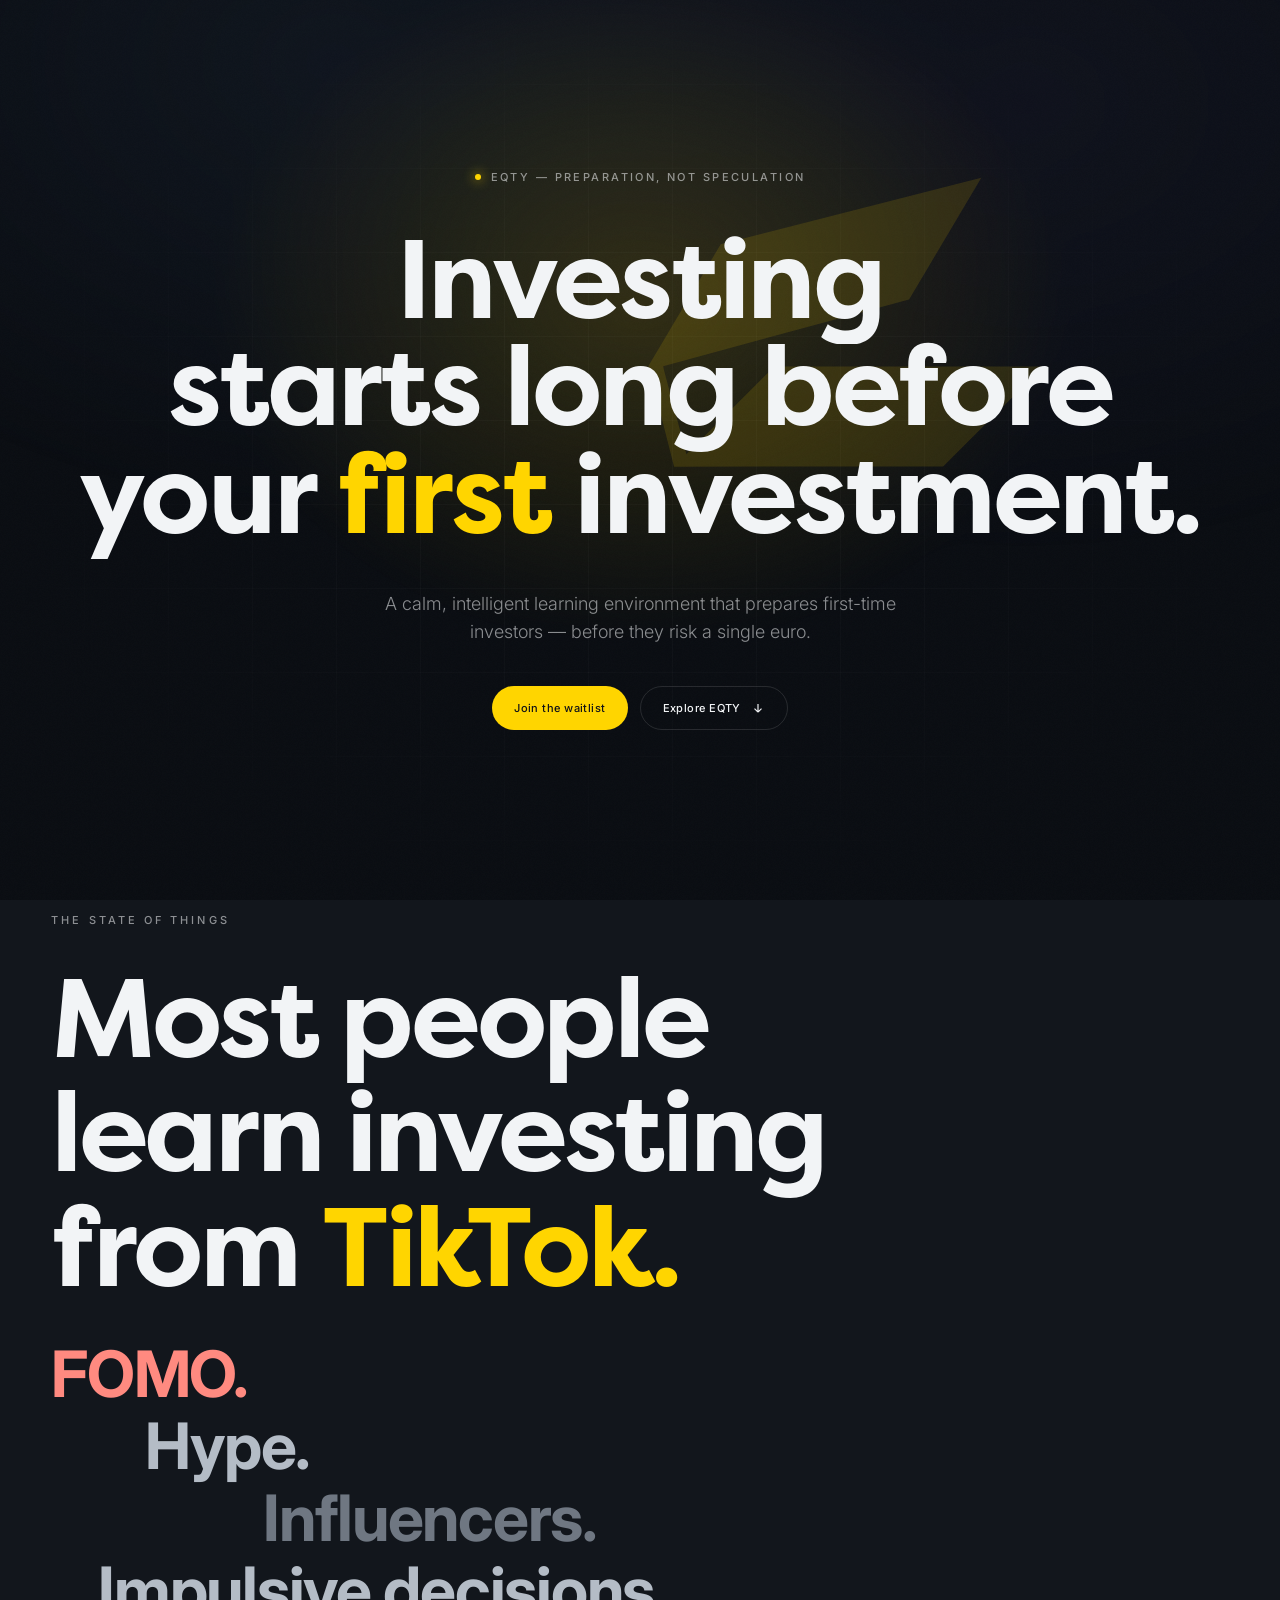
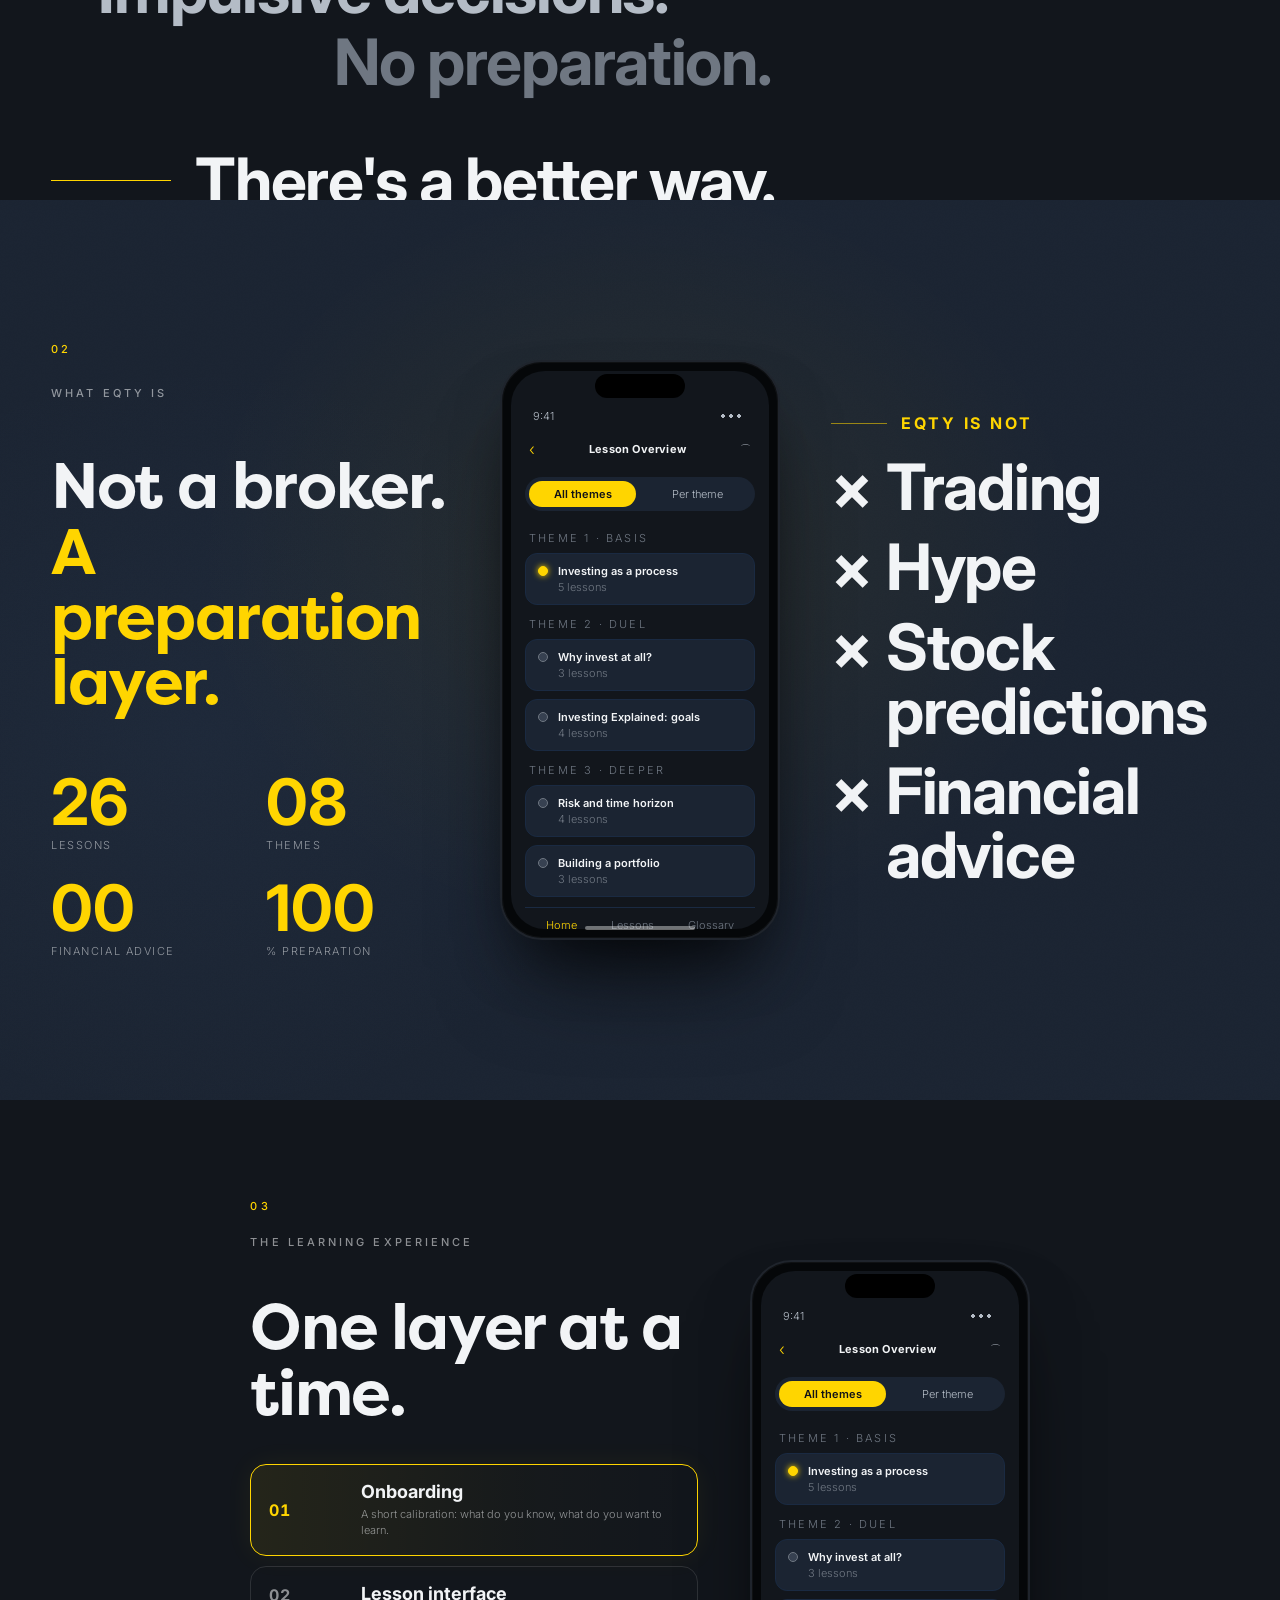
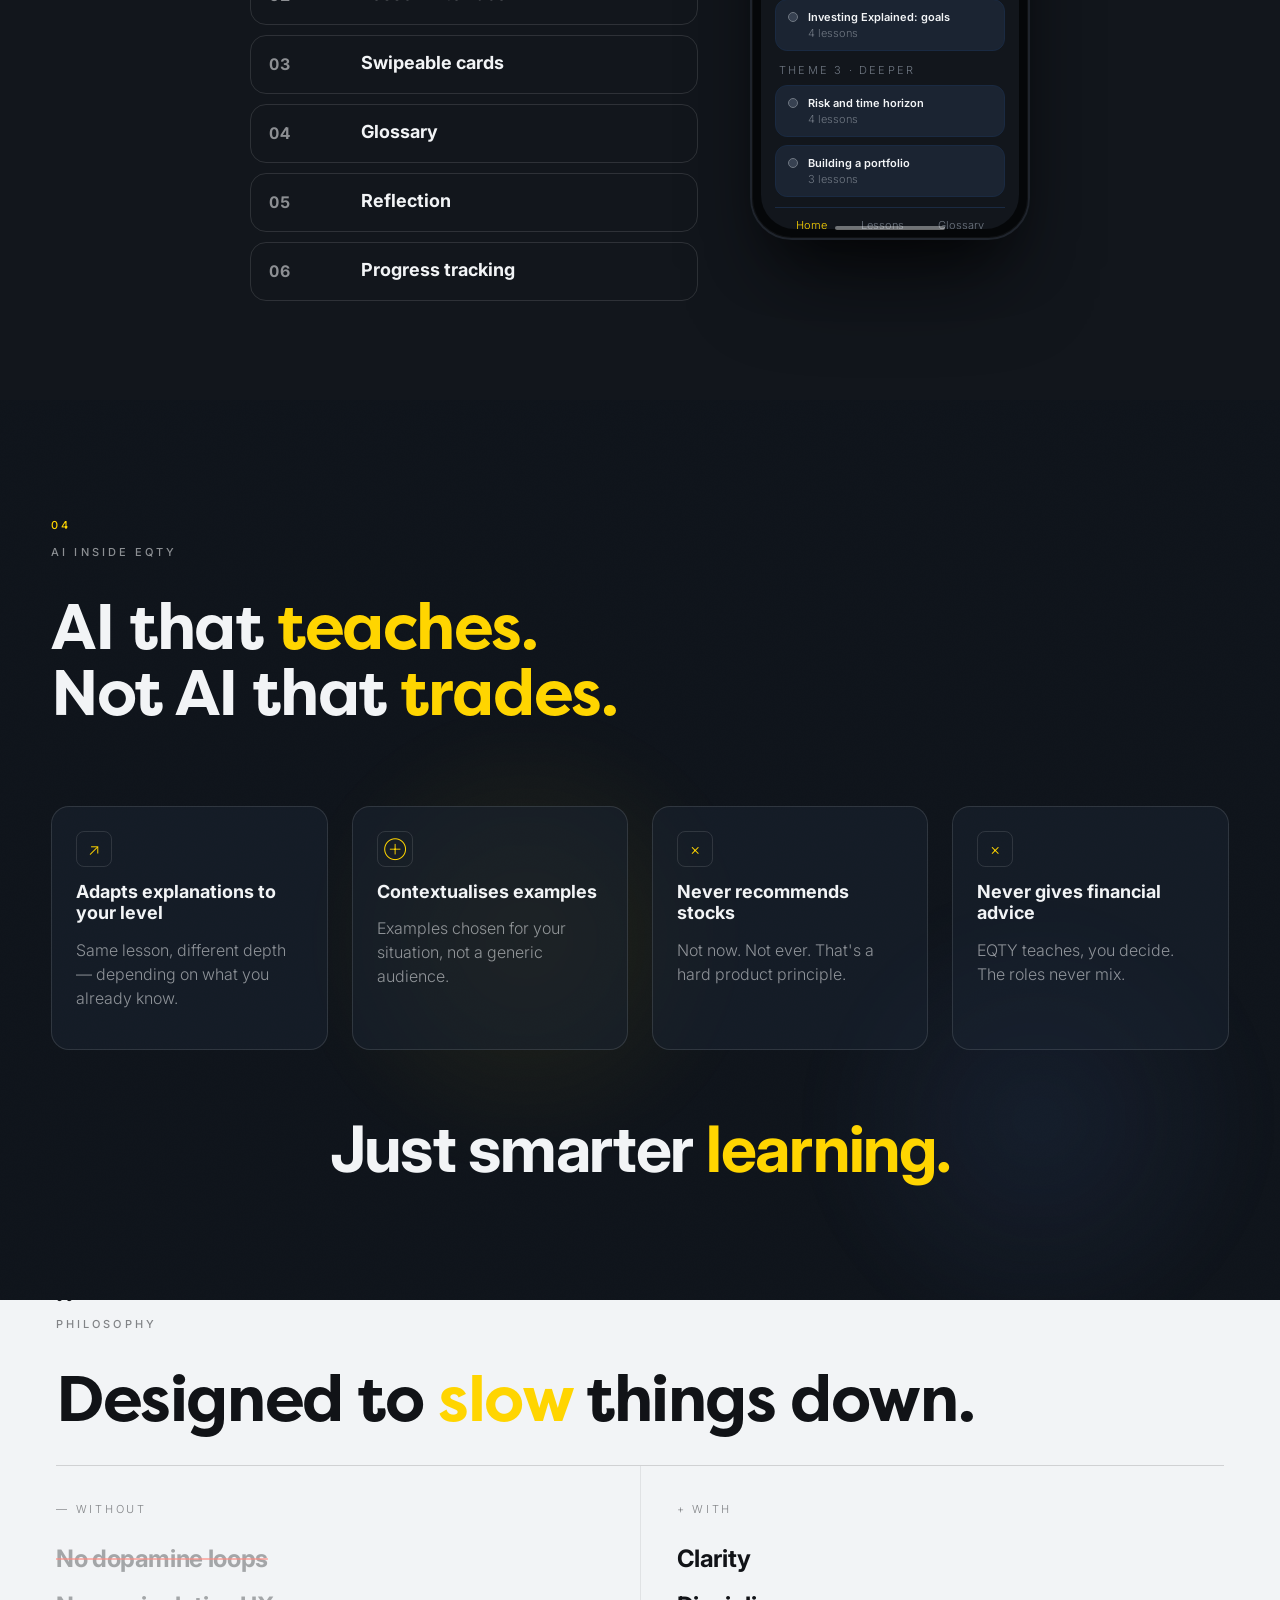
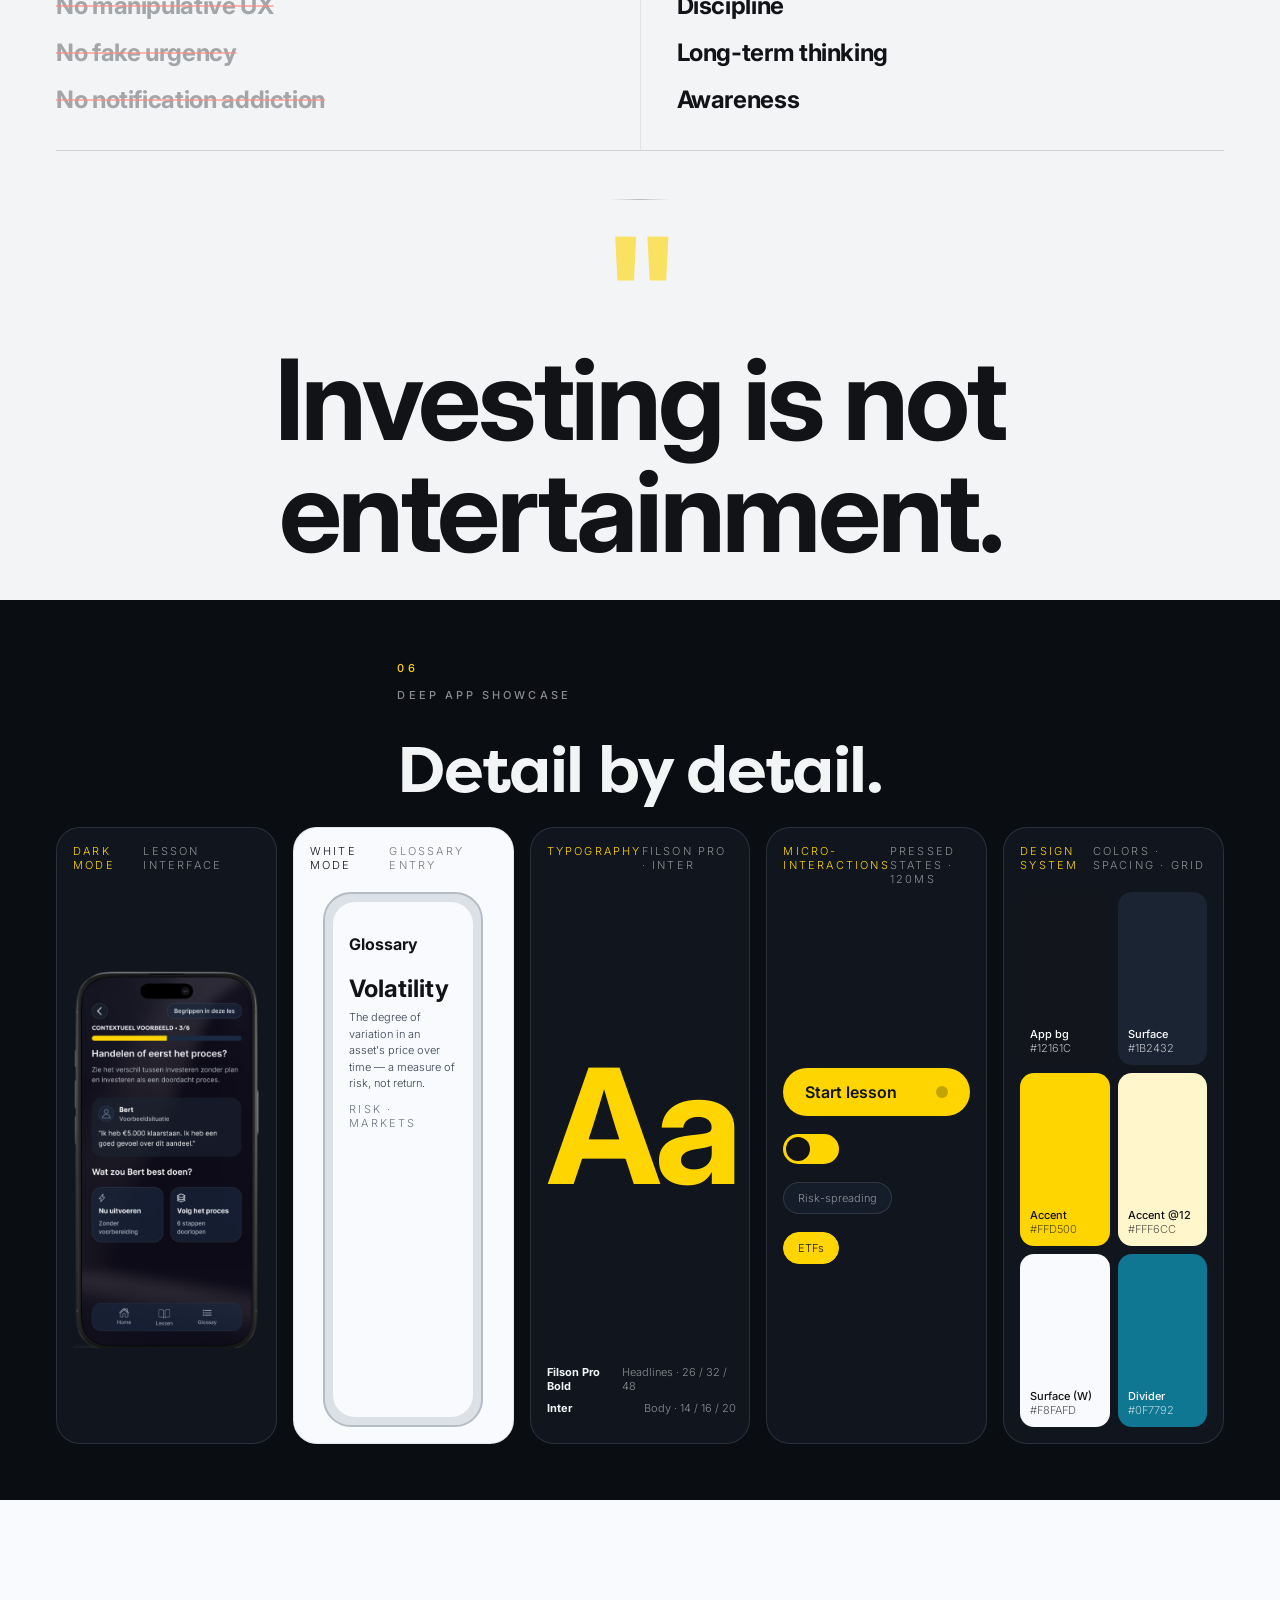
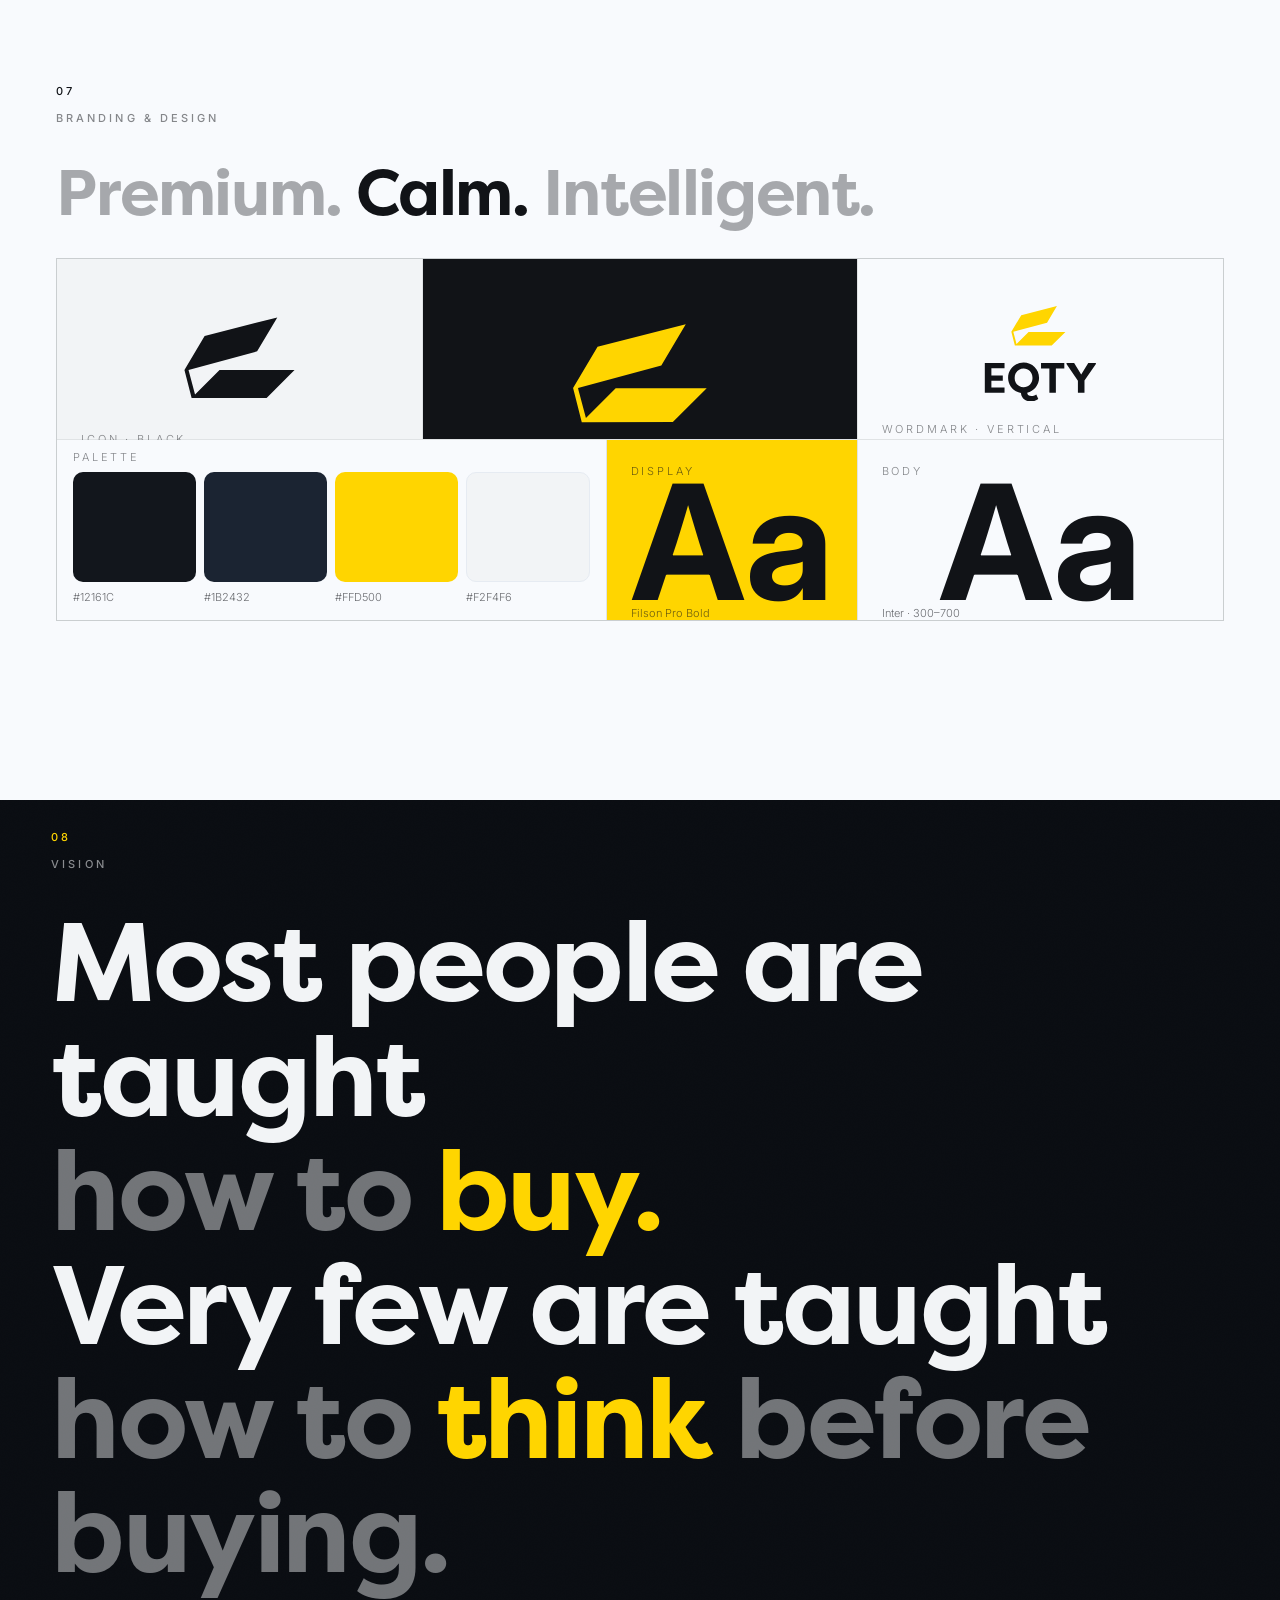
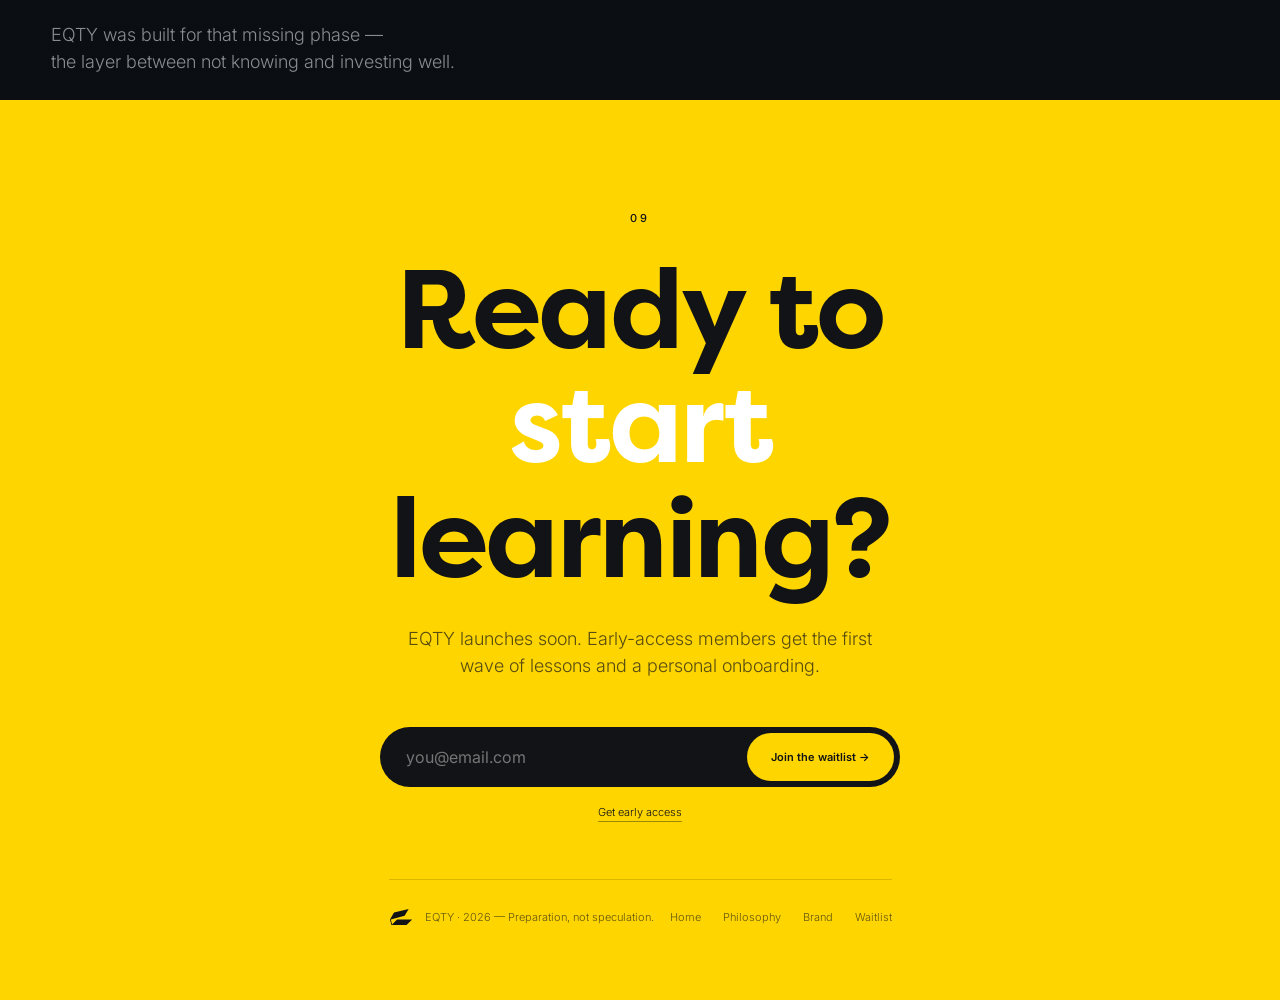
==== commit 05345ef7: "section 06" ====
--- a/index-print.html
+++ b/index-print.html
@@ -510,15 +510,8 @@
     <div class="show__rail" id="showRail">
       <div class="show__card show__card--dark">
         <div class="show__cap"><span>Dark mode</span><i>Lesson interface</i></div>
-        <div class="show__phone">
-          <div class="mini-screen mini-screen--lessons">
-            <div class="mini-top">Lessons</div>
-            <div class="mini-row on"><span></span>Investing as a process</div>
-            <div class="mini-row"><span></span>Risk vs. time horizon</div>
-            <div class="mini-row"><span></span>Building a portfolio</div>
-            <div class="mini-row"><span></span>Behavioural finance</div>
-            <div class="mini-row"><span></span>Tax & costs</div>
-          </div>
+        <div class="show__media">
+          <img class="show__frame" src="assets/Frames/Section-06/Contextueelvb.png" alt="Contextual example screen">
         </div>
       </div>
       <div class="show__card show__card--light">
--- a/typography-tokens.css
+++ b/typography-tokens.css
@@ -4,66 +4,65 @@
 
 @font-face {
   font-family: "Filson Pro";
-  src:
-    url("assets/Fonts/FilsonPro-Bold.otf") format("opentype"),
-    url("assets/FilsonPro-Bold.otf") format("opentype");
+  src: url("assets/Fonts/FilsonPro-Bold.otf") format("opentype"),
+       url("assets/FilsonPro-Bold.otf") format("opentype");
   font-weight: 700;
   font-style: normal;
   font-display: swap;
 }
 
 :root {
-  --font-h1: "Filson Pro", "Filson Pro Bold", ui-sans-serif, system-ui, sans-serif;
-  --font-body: "Inter", ui-sans-serif, system-ui, sans-serif;
+  /* --- Families ----------------------------------------- */
+  --font-heading: "Filson Pro", ui-sans-serif, system-ui, sans-serif;
+  --font-body:    "Inter", ui-sans-serif, system-ui, sans-serif;
 
-  /* Core tokens from design file */
-  --type-display-web: 160px;
-  --type-h1-web: 112px;
-  --type-h2-web: 64px;
-  --type-h3-web: 24px;
-  --type-bodyl-web: 18px;
-  --type-bodyl-compact-web: 16px;
-  --type-body-web: 16px;
-  --type-eyebrow-web: 11px;
-  --type-cta1-web: 11px;
+  --serif: var(--font-body);
+  --sans:  var(--font-body);
+  --mono:  ui-monospace, "SF Mono", Menlo, monospace;
 
-  /* Family tokens */
-  --serif: var(--font-body);
-  --sans: var(--font-body);
-  --mono: var(--font-body);
-
-  /* Primary semantic aliases */
-  --t-display: var(--type-display-web);
+  /* --- Display ------------------------------------------ */
+  --t-display:    160px;
   --t-display-lh: 0.92;
   --t-display-ls: -0.03em;
 
-  --t-h1: var(--type-h1-web);
+  /* --- H1 ----------------------------------------------- */
+  --t-h1:    112px;
   --t-h1-lh: 0.96;
   --t-h1-ls: -0.025em;
 
-  --t-h2: var(--type-h2-web);
+  /* --- H2 ----------------------------------------------- */
+  --t-h2:    64px;
   --t-h2-lh: 1.02;
   --t-h2-ls: -0.022em;
 
-  --t-h3: var(--type-h3-web);
+  /* --- H3 ----------------------------------------------- */
+  --t-h3:    24px;
   --t-h3-lh: 1.2;
   --t-h3-ls: -0.01em;
 
-  --t-bodyL: var(--type-bodyl-web);
-  --t-bodyL-compact: var(--type-bodyl-compact-web);
+  /* --- Body L ------------------------------------------- */
+  --t-bodyL:    18px;
   --t-bodyL-lh: 1.55;
 
-  --t-body: var(--type-body-web);
+  /* --- Body L Compact ----------------------------------- */
+  --t-bodyL-compact:    16px;
+  --t-bodyL-compact-lh: 1.55;
+
+  /* --- Body --------------------------------------------- */
+  --t-body:    16px;
   --t-body-lh: 1.55;
 
-  --t-eyebrow: var(--type-eyebrow-web);
+  /* --- Eyebrow ------------------------------------------ */
+  --t-eyebrow:    11px;
   --t-eyebrow-ls: 0.22em;
 
-  --t-cta1: var(--type-cta1-web);
+  /* --- CTA1 --------------------------------------------- */
+  --t-cta1:    11px;
+  --t-cta1-ls: 0.04em;
 }
 
-h1,
+h1, h2, h3,
 .hero__h,
 .hv2-h {
-  font-family: var(--font-h1) !important;
+  font-family: var(--font-heading) !important;
 }
--- a/styles.css
+++ b/styles.css
@@ -3,12 +3,22 @@
    ========================================================= */
 
 :root {
-  --accent: #FFD500;
-  --accent-soft: #FFF6CC;
-  --bg: #0A0D12;
-  --fg: #F2F4F6;
+  /* App color system */
+  --bg:           #12161C;  /* App background */
+  --surf-card:    #1B2432;  /* Surface / Card */
+  --surf-active:  #1A2A42;  /* Active surface */
+  --fg:           #F2F4F6;  /* Primary */
+  --fg-secondary: #B4BCC6;  /* Secondary */
+  --divider:      #6F7782;  /* Divider / Border */
+  --accent:       #FFD500;  /* Primary accent */
+  --accent-soft:  #FFF6CC;  /* Accent soft */
+  --on-accent:    #111317;  /* Text on accent */
+  --error:        #FF8A80;  /* Error */
+  --bg-deep:      #0F141B;  /* Deep section background */
+
+  /* Site utilities */
   --fg-dim: rgba(242, 244, 246, 0.55);
-  --rule: rgba(242, 244, 246, 0.12);
+  --rule:   rgba(242, 244, 246, 0.12);
 
   --ease: cubic-bezier(.6,.05,.2,1);
   --pad: clamp(20px, 4vw, 80px);
@@ -30,7 +40,22 @@
 a { color: inherit; text-decoration: none; }
 em { font-style: normal; color: var(--accent); }
 
-::selection { background: var(--accent); color: #111317; }
+::selection { background: var(--accent); color: var(--on-accent); }
+
+/* Grain overlay for depth on dark sections */
+.sec--hero::before,
+.sec--ai::before,
+.sec--vision::before,
+.sec--what::before {
+  content: '';
+  position: absolute;
+  inset: 0;
+  background-image: url("data:image/svg+xml;utf8,<svg xmlns='http://www.w3.org/2000/svg' width='180' height='180'><filter id='n'><feTurbulence type='fractalNoise' baseFrequency='.75' numOctaves='4' stitchTiles='stitch'/></filter><rect width='100%' height='100%' filter='url(%23n)' opacity='.4'/></svg>");
+  opacity: .028;
+  mix-blend-mode: overlay;
+  pointer-events: none;
+  z-index: 0;
+}
 
 /* =========================================================
    Type scale
@@ -60,7 +85,15 @@
   color: var(--accent);
   display: inline-block;
 }
-.philo__num, .cta__num { color: #111317; }
+.philo__num, .cta__num { color: var(--on-accent); }
+.sec--philo .sec__num,
+.sec--philo .sec__kicker,
+.sec--brand .sec__kicker {
+  color: rgba(17,19,23,.5);
+}
+.sec--philo .sec__num {
+  color: var(--on-accent);
+}
 
 .sec__kicker {
   font-family: var(--sans);
@@ -106,15 +139,30 @@
   letter-spacing: .04em;
   color: var(--fg-dim);
 }
+.nav__links a {
+  position: relative;
+  padding-bottom: 3px;
+  transition: color .25s var(--ease);
+}
+.nav__links a::after {
+  content: '';
+  position: absolute;
+  bottom: 0; left: 50%; right: 50%;
+  height: 1px;
+  background: var(--accent);
+  transition: left .3s var(--ease), right .3s var(--ease);
+}
 .nav__links a:hover { color: var(--fg); }
+.nav__links a:hover::after { left: 0; right: 0; }
+
 .nav__cta {
   padding: 9px 16px;
   border: 1px solid var(--rule);
   border-radius: 999px;
   color: var(--fg);
-  transition: background .25s var(--ease), color .25s var(--ease), border-color .25s var(--ease);
-}
-.nav__cta:hover { background: var(--accent); color: #111317; border-color: var(--accent); }
+  transition: background .25s var(--ease), color .25s var(--ease), border-color .25s var(--ease), box-shadow .25s var(--ease);
+}
+.nav__cta:hover { background: var(--accent); color: var(--on-accent); border-color: var(--accent); box-shadow: 0 0 20px rgba(255,213,0,.25); }
 
 @media (max-width: 720px) {
   .nav__links li:not(:last-child) { display: none; }
@@ -147,17 +195,43 @@
   background: var(--accent);
   box-shadow: 0 0 14px var(--accent);
   transition: top .5s var(--ease), background .5s var(--ease);
+  animation: dotPulse 3s ease-in-out infinite;
+}
+.rail__bullet {
+  position: absolute;
+  right: 18px;
+  top: calc(50% + 12px);
+  font-size: 28px;
+  line-height: 1;
+  color: var(--fg-dim);
+}
+@keyframes dotPulse {
+  0%, 100% { box-shadow: 0 0 10px var(--accent); }
+  50% { box-shadow: 0 0 22px var(--accent), 0 0 42px rgba(255,213,0,.25); }
 }
 .rail__label {
+  display: flex;
+  align-items: flex-end;
+  gap: 10px;
+  font-size: var(--t-eyebrow);
+  position: absolute;
+  right: 28px;
+  top: calc(50% + 120px);
+}
+.rail__label-text,
+.rail__label-num {
   writing-mode: vertical-rl;
   transform: rotate(180deg);
-  font-size: var(--t-eyebrow);
+  text-transform: uppercase;
+  line-height: 1;
+}
+.rail__label-text {
   letter-spacing: .3em;
-  text-transform: uppercase;
   color: var(--fg-dim);
-  position: absolute;
-  right: 28px;
-  top: calc(50% + 120px);
+}
+.rail__label-num {
+  letter-spacing: .18em;
+  color: var(--fg);
 }
 @media (max-width: 900px) { .rail { display: none; } }
 
@@ -184,10 +258,25 @@
   border-radius: 999px;
   transition: transform .25s var(--ease), background .25s var(--ease), color .25s var(--ease);
 }
-.btn--primary { background: var(--accent); color: #111317; }
-.btn--primary:hover { transform: translateY(-2px); }
+.btn--primary {
+  background: var(--accent);
+  color: var(--on-accent);
+  position: relative;
+  overflow: hidden;
+}
+.btn--primary::after {
+  content: '';
+  position: absolute;
+  inset: 0;
+  background: linear-gradient(105deg, transparent 35%, rgba(255,255,255,.3) 50%, transparent 65%);
+  transform: translateX(-100%);
+  transition: transform .55s var(--ease);
+}
+.btn--primary:hover { transform: translateY(-2px); box-shadow: 0 8px 28px rgba(255,213,0,.3); }
+.btn--primary:hover::after { transform: translateX(100%); }
+
 .btn--ghost { border: 1px solid var(--rule); color: var(--fg); }
-.btn--ghost:hover { border-color: var(--fg); }
+.btn--ghost:hover { border-color: rgba(255,255,255,.4); background: rgba(255,255,255,.04); }
 
 /* =========================================================
    HERO
@@ -257,7 +346,12 @@
   margin-top: 16px;
   text-wrap: balance;
 }
-.hero__line { display: block; overflow: hidden; }
+.hero__line {
+  display: block;
+  overflow: hidden;
+  padding-bottom: 0.08em;
+  margin-bottom: -0.08em;
+}
 .hero__line > span { display: inline-block; transform: translateY(110%); }
 .hero__sub {
   font-family: var(--sans);
@@ -309,7 +403,25 @@
   margin-left: 0;
   margin-right: 0;
 }
-.prob__platform { display: inline-block; }
+.prob__platform {
+  position: relative;
+  display: inline-block;
+  line-height: 1.08;
+  height: 1.08em;
+  padding-bottom: 0.08em;
+  overflow: hidden;
+  vertical-align: baseline;
+}
+.prob__platform-word {
+  position: absolute;
+  inset: 0 auto auto 0;
+  display: block;
+  white-space: nowrap;
+  will-change: transform, opacity;
+}
+.prob__platform-word:first-child {
+  position: relative;
+}
 .prob__after {
   padding: clamp(60px, 10vh, 140px) var(--pad) clamp(80px, 14vh, 200px);
 }
@@ -318,11 +430,16 @@
   font-family: var(--serif);
   font-weight: 700;
   font-size: var(--t-display);
-  line-height: var(--t-display-lh);
+  line-height: 1.02;
   letter-spacing: var(--t-display-ls);
   margin-top: 6px;
 }
-.prob__h .line { display: block; overflow: hidden; }
+.prob__h .line {
+  display: block;
+  overflow: hidden;
+  padding-bottom: 0.08em;
+  margin-bottom: -0.08em;
+}
 .prob__h .line > * { display: inline-block; }
 .prob__list {
   margin-top: clamp(60px, 12vh, 160px);
@@ -339,11 +456,11 @@
   opacity: 0;
   transform: translateY(40px);
 }
-.prob__word[data-i="0"] { padding-left: 0; color: #FF8A80; }
-.prob__word[data-i="1"] { padding-left: 8%; color: #B4BCC6; }
-.prob__word[data-i="2"] { padding-left: 18%; color: #6F7782; }
-.prob__word[data-i="3"] { padding-left: 4%; color: #B4BCC6; }
-.prob__word[data-i="4"] { padding-left: 24%; color: #6F7782; }
+.prob__word[data-i="0"] { padding-left: 0; color: var(--error); }
+.prob__word[data-i="1"] { padding-left: 8%; color: var(--fg-secondary); }
+.prob__word[data-i="2"] { padding-left: 18%; color: var(--divider); }
+.prob__word[data-i="3"] { padding-left: 4%; color: var(--fg-secondary); }
+.prob__word[data-i="4"] { padding-left: 24%; color: var(--divider); }
 .prob__shift {
   margin-top: clamp(80px, 14vh, 200px);
   display: flex; align-items: center; gap: 24px;
@@ -447,7 +564,7 @@
   color: var(--fg);
 }
 .not__icon {
-  color: #FF8A80;
+  color: var(--error);
   width: 26px;
   height: 26px;
   flex: 0 0 26px;
@@ -508,7 +625,7 @@
 .phone__screen {
   position: relative;
   width: 100%; height: 100%;
-  background: #12161C;
+  background: var(--bg);
   border-radius: 34px;
   overflow: hidden;
 }
@@ -541,9 +658,10 @@
   gap: 10px;
   opacity: 0;
   transform: scale(.96);
-  transition: opacity .55s var(--ease), transform .55s var(--ease);
-  color: #F2F4F6;
+  color: var(--fg);
   font-family: var(--sans);
+  will-change: transform, opacity;
+  backface-visibility: hidden;
 }
 .screen.is-on { opacity: 1; transform: scale(1); z-index: 2; }
 
@@ -566,7 +684,7 @@
 
 .s-status {
   display: flex; justify-content: space-between; align-items: center;
-  font-size: var(--t-eyebrow); color: #B4BCC6;
+  font-size: var(--t-eyebrow); color: var(--fg-secondary);
   padding: 0 8px;
 }
 .s-status__dots {
@@ -583,50 +701,50 @@
 }
 .s-chev { color: var(--accent); font-size: var(--t-body); }
 .s-title { font-family: var(--serif); font-weight: 700; font-size: var(--t-eyebrow); letter-spacing: .02em; }
-.s-prof { color: #B4BCC6; }
+.s-prof { color: var(--fg-secondary); }
 
 .s-tabs {
   display: flex; gap: 8px;
-  background: #1B2432; border-radius: 999px;
+  background: var(--surf-card); border-radius: 999px;
   padding: 4px;
   font-size: var(--t-eyebrow);
 }
 .s-tabs span {
   flex: 1; text-align: center; padding: 6px 8px;
-  color: #B4BCC6; border-radius: 999px;
-}
-.s-tabs span.on { background: var(--accent); color: #111317; font-weight: 600; }
+  color: var(--fg-secondary); border-radius: 999px;
+}
+.s-tabs span.on { background: var(--accent); color: var(--on-accent); font-weight: 600; }
 .s-tabs--pill { padding: 3px; font-size: var(--t-eyebrow); }
 
 .s-section { display: flex; flex-direction: column; gap: 8px; margin-top: 6px; }
 .s-theme {
   font-size: var(--t-eyebrow); letter-spacing: .2em; text-transform: uppercase;
-  color: #6F7782; padding: 4px 4px 0;
+  color: var(--divider); padding: 4px 4px 0;
 }
 .s-row {
   display: flex; align-items: flex-start; gap: 10px;
-  background: #1B2432; border-radius: 12px;
+  background: var(--surf-card); border-radius: 12px;
   padding: 10px 12px;
-  border: 1px solid #1A2A42;
+  border: 1px solid var(--surf-active);
 }
 .s-row .dot {
   width: 10px; height: 10px; border-radius: 50%;
   background: #374151; flex: 0 0 auto; margin-top: 2px;
-  border: 1px solid #6F7782;
+  border: 1px solid var(--divider);
 }
 .s-row .dot--y { background: var(--accent); border-color: var(--accent); box-shadow: 0 0 6px var(--accent); }
 .s-row b { display: block; font-size: var(--t-eyebrow); font-weight: 600; }
 .s-row i {
-  display: block; font-style: normal; font-size: var(--t-eyebrow); color: #6F7782; margin-top: 2px;
-}
-.s-row p { font-size: var(--t-eyebrow); color: #B4BCC6; margin-top: 2px; line-height: 1.35; }
+  display: block; font-style: normal; font-size: var(--t-eyebrow); color: var(--divider); margin-top: 2px;
+}
+.s-row p { font-size: var(--t-eyebrow); color: var(--fg-secondary); margin-top: 2px; line-height: 1.35; }
 
 .s-nav {
   margin-top: auto;
   display: flex; justify-content: space-around;
   padding: 10px 4px 14px;
-  font-size: var(--t-eyebrow); color: #6F7782;
-  border-top: 1px solid #1A2A42;
+  font-size: var(--t-eyebrow); color: var(--divider);
+  border-top: 1px solid var(--surf-active);
 }
 .s-nav .on { color: var(--accent); }
 
@@ -634,10 +752,10 @@
 .s-videowrap { display: grid; gap: 10px; margin-top: 4px; }
 .s-vid {
   height: 130px;
-  background: linear-gradient(135deg, #1B2432, #0F141B);
+  background: linear-gradient(135deg, var(--surf-card), var(--bg-deep));
   border-radius: 16px;
   position: relative;
-  border: 1px solid #1A2A42;
+  border: 1px solid var(--surf-active);
   display: grid; place-items: center;
 }
 .s-vid::after {
@@ -648,17 +766,17 @@
 }
 .s-vid__play {
   width: 44px; height: 44px; border-radius: 50%;
-  background: var(--accent); color: #111317;
+  background: var(--accent); color: var(--on-accent);
   display: grid; place-items: center;
   font-size: var(--t-body); padding-left: 3px;
   position: relative; z-index: 1;
 }
 .s-vid__meta { padding: 8px 4px; display: grid; gap: 6px; }
 .s-vid__meta b { font-family: var(--serif); font-weight: 700; font-size: var(--t-body); }
-.s-vid__meta p { font-size: var(--t-eyebrow); color: #B4BCC6; line-height: 1.4; }
+.s-vid__meta p { font-size: var(--t-eyebrow); color: var(--fg-secondary); line-height: 1.4; }
 .s-yellow {
   margin-top: 6px;
-  background: var(--accent); color: #111317;
+  background: var(--accent); color: var(--on-accent);
   border-radius: 999px; padding: 9px 14px;
   font-size: var(--t-eyebrow); font-weight: 600;
 }
@@ -666,8 +784,8 @@
 
 /* Swipe / card screen */
 .s-card {
-  background: #1B2432;
-  border: 1px solid #1A2A42;
+  background: var(--surf-card);
+  border: 1px solid var(--surf-active);
   border-radius: 16px;
   padding: 14px;
   display: grid; gap: 8px;
@@ -675,22 +793,22 @@
 .s-card--main { margin-top: 4px; }
 .s-card__step { font-size: var(--t-eyebrow); letter-spacing: .22em; color: var(--accent); }
 .s-card__h { font-family: var(--serif); font-weight: 700; font-size: var(--t-bodyL); line-height: 1.15; }
-.s-card__body { font-size: var(--t-eyebrow); color: #B4BCC6; line-height: 1.45; }
+.s-card__body { font-size: var(--t-eyebrow); color: var(--fg-secondary); line-height: 1.45; }
 .s-card__cta { font-size: var(--t-eyebrow); color: var(--accent); margin-top: 4px; }
 
 .s-cardstack {
   display: grid; gap: 6px; margin-top: 6px;
 }
 .s-mini {
-  background: #1B2432; border: 1px solid #1A2A42;
+  background: var(--surf-card); border: 1px solid var(--surf-active);
   border-radius: 10px;
   padding: 8px 10px;
-  font-size: var(--t-eyebrow); color: #B4BCC6;
+  font-size: var(--t-eyebrow); color: var(--fg-secondary);
   display: flex; align-items: center; gap: 8px;
 }
 .s-mini::before {
   content: ""; width: 8px; height: 8px; border-radius: 50%;
-  border: 1px solid #6F7782;
+  border: 1px solid var(--divider);
 }
 .s-mini.on { color: var(--accent); border-color: var(--accent); }
 .s-mini.on::before { background: var(--accent); border-color: var(--accent); }
@@ -698,20 +816,20 @@
 /* Reflect screen */
 .s-card--ref textarea {
   width: 100%; min-height: 90px;
-  background: #0F141B; border: 1px solid #1A2A42;
+  background: var(--bg-deep); border: 1px solid var(--surf-active);
   border-radius: 8px;
   padding: 8px;
-  color: #F2F4F6;
+  color: var(--fg);
   font: 400 var(--t-eyebrow) var(--sans);
   resize: none;
 }
 
 /* Glossary */
 .s-search {
-  background: #1B2432; border: 1px solid #1A2A42;
+  background: var(--surf-card); border: 1px solid var(--surf-active);
   border-radius: 999px;
   padding: 9px 12px;
-  font-size: var(--t-eyebrow); color: #6F7782;
+  font-size: var(--t-eyebrow); color: var(--divider);
 }
 .s-glossary { display: grid; gap: 6px; margin-top: 4px; }
 
@@ -729,7 +847,7 @@
 }
 .s-done__check svg { width: 32px; height: 32px; }
 .s-done h3 { font-family: var(--serif); font-weight: 700; font-size: var(--t-h3); }
-.s-done p { font-size: var(--t-eyebrow); color: #B4BCC6; line-height: 1.5; }
+.s-done p { font-size: var(--t-eyebrow); color: var(--fg-secondary); line-height: 1.5; }
 
 /* Onboarding */
 .s-onb { display: grid; gap: 16px; margin-top: 10px; }
@@ -737,7 +855,7 @@
 .s-onb h3 { font-family: var(--serif); font-weight: 700; font-size: var(--t-bodyL); line-height: 1.15; }
 .s-onb__opts { display: grid; gap: 8px; }
 .s-onb__opt {
-  background: #1B2432; border: 1px solid #1A2A42;
+  background: var(--surf-card); border: 1px solid var(--surf-active);
   border-radius: 10px;
   padding: 11px 12px;
   font-size: var(--t-eyebrow);
@@ -748,17 +866,21 @@
    LEARNING section
    ========================================================= */
 .pin-wrap--learning {
-  height: 280vh;
+  height: 360vh;
 }
 .learn__layout {
   position: sticky; top: 0; height: 100vh;
+  display: flex;
+  align-items: center;
+  gap: clamp(20px, 4vw, 72px);
+  padding: 0 var(--pad);
+}
+.learn__copy {
+  flex-shrink: 0;
   display: grid;
-  grid-template-columns: 1fr auto 1fr;
-  gap: clamp(20px, 4vw, 72px);
-  align-items: center;
-  padding: 0 var(--pad);
-}
-.learn__copy { display: grid; gap: 10px; max-width: 460px; justify-self: end; }
+  gap: 10px;
+  width: min(460px, 35vw);
+}
 .learn__h {
   font-family: var(--serif); font-weight: 700;
   font-size: var(--t-h2);
@@ -766,31 +888,62 @@
 }
 .learn__steps {
   margin-top: 28px;
-  display: grid; gap: 6px;
+  display: grid;
+  gap: 10px;
+  width: 100%;
 }
 .lstep {
-  display: grid; grid-template-columns: 56px 1fr;
-  gap: 16px; align-items: start;
+  display: grid;
+  grid-template-columns: 72px minmax(0, 1fr);
+  gap: 20px;
+  align-items: center;
+  width: 100%;
   padding: 16px 18px;
   border: 1px solid var(--rule);
-  border-radius: 14px;
+  border-radius: 16px;
   background: transparent;
-  transition: background .35s var(--ease), border-color .35s var(--ease), transform .35s var(--ease);
+  cursor: pointer;
+  transition: background .35s var(--ease), border-color .35s var(--ease), transform .35s var(--ease), box-shadow .35s var(--ease);
+  position: relative;
+  overflow: hidden;
 }
 .lstep:hover { border-color: rgba(255,255,255,.2); }
+.lstep:focus-visible {
+  outline: 2px solid var(--accent);
+  outline-offset: 3px;
+}
 .lstep span {
+  display: block;
+  width: 100%;
   font-family: var(--serif); font-weight: 700;
-  font-size: var(--t-body); color: var(--fg-dim);
+  font-size: var(--t-body);
+  color: var(--fg-dim);
   letter-spacing: .04em;
-}
-.lstep b { display: block; font-family: var(--serif); font-weight: 700; font-size: var(--t-bodyL); }
+  font-variant-numeric: tabular-nums;
+  text-align: left;
+}
+.lstep > div {
+  min-width: 0;
+}
+.lstep b {
+  display: block;
+  font-family: var(--serif);
+  font-weight: 700;
+  font-size: var(--t-bodyL);
+}
 .lstep p { font-size: var(--t-eyebrow); color: var(--fg-dim); line-height: 1.5; margin-top: 4px; max-height: 0; overflow: hidden; transition: max-height .4s var(--ease), margin-top .4s var(--ease); }
-.lstep.on { background: rgba(255,213,0,.05); border-color: var(--accent); }
+.lstep.on {
+  background: linear-gradient(90deg, rgba(255,213,0,.08) 0%, rgba(255,213,0,.02) 60%, transparent 100%);
+  border-color: var(--accent);
+  box-shadow: 0 0 28px rgba(255,213,0,.06);
+}
 .lstep.on span { color: var(--accent); }
 .lstep.on p { max-height: 60px; }
 
 .learn__phone-slot {
-  grid-column: 2;
+  flex: 1;
+  display: flex;
+  justify-content: center;
   /* invisible, the global phone is positioned over this column via JS */
 }
 
@@ -827,8 +980,9 @@
   margin-top: 80px;
   display: grid;
   grid-template-columns: repeat(4, 1fr);
-  gap: 16px;
-  max-width: 1120px;
+  gap: 24px;
+  width: 100%;
+  max-width: 1280px;
   margin-left: auto;
   margin-right: auto;
 }
@@ -839,12 +993,25 @@
   border: 1px solid var(--rule);
   border-radius: 18px;
   padding: 24px;
-  display: grid; gap: 12px;
+  display: grid;
+  gap: 14px;
   align-content: start;
-  min-height: 220px;
-  transition: background .3s var(--ease), border-color .3s var(--ease), transform .3s var(--ease);
-}
-.ai__card:hover { transform: translateY(-3px); border-color: rgba(255,213,0,.5); }
+  min-height: 244px;
+  transition: background .3s var(--ease), border-color .3s var(--ease), transform .3s var(--ease), box-shadow .3s var(--ease);
+  position: relative;
+  overflow: hidden;
+}
+.ai__card::after {
+  content: '';
+  position: absolute;
+  inset: 0;
+  background: radial-gradient(60% 60% at 50% 0%, rgba(255,213,0,.06), transparent 70%);
+  opacity: 0;
+  transition: opacity .4s var(--ease);
+  pointer-events: none;
+}
+.ai__card:hover { transform: translateY(-4px); border-color: rgba(255,213,0,.45); box-shadow: 0 16px 48px rgba(0,0,0,.4), 0 0 40px rgba(255,213,0,.07); }
+.ai__card:hover::after { opacity: 1; }
 .ai__icon {
   width: 36px; height: 36px;
   border: 1px solid var(--rule);
@@ -852,8 +1019,17 @@
   display: grid; place-items: center;
   font-size: var(--t-body); color: var(--accent);
 }
-.ai__card b { font-family: var(--serif); font-weight: 700; font-size: var(--t-bodyL); }
-.ai__card p { font-size: var(--t-eyebrow); color: var(--fg-dim); line-height: 1.5; }
+.ai__card b {
+  font-family: var(--serif);
+  font-weight: 700;
+  font-size: var(--t-bodyL);
+  line-height: 1.2;
+}
+.ai__card p {
+  font-size: var(--t-body);
+  color: var(--fg-dim);
+  line-height: 1.5;
+}
 .ai__foot {
   margin-top: 60px;
   font-family: var(--serif); font-weight: 700;
@@ -901,7 +1077,7 @@
   letter-spacing: -.015em;
 }
 .philo__col--neg li { color: rgba(17,19,23,.35); text-decoration: line-through; text-decoration-color: rgba(255,138,128,.6); }
-.philo__col--pos li { color: #111317; }
+.philo__col--pos li { color: var(--on-accent); }
 .philo__col--pos { padding-left: 36px; }
 .philo__quote {
   margin-top: 100px;
@@ -911,13 +1087,27 @@
   text-align: center;
   text-wrap: balance;
   position: relative;
-}
+  padding: 48px 0;
+}
+.philo__quote::before,
+.philo__quote::after {
+  content: '';
+  position: absolute;
+  left: 50%;
+  transform: translateX(-50%);
+  width: 60px;
+  height: 1px;
+  background: linear-gradient(90deg, transparent, rgba(17,19,23,.25), transparent);
+}
+.philo__quote::before { top: 0; }
+.philo__quote::after  { bottom: 0; }
 .philo__quote-mark {
   display: block;
   font-size: var(--t-display);
   line-height: .6;
   color: var(--accent);
   margin-bottom: 0;
+  opacity: .6;
 }
 
 /* =========================================================
@@ -928,6 +1118,8 @@
   background: var(--bg);
   padding: 0;
   height: 320vh;
+  overflow: clip;
+  z-index: 1;
 }
 .show__head {
   position: absolute; top: 16vh; left: var(--pad);
@@ -962,12 +1154,13 @@
   gap: 20px;
   background: rgba(27,36,50,.4);
   border: 1px solid var(--rule);
-}
-.show__card--light { background: #F8FAFD; color: #111317; border-color: rgba(17,19,23,.08); }
+  overflow: hidden;
+}
+.show__card--light { background: #F8FAFD; color: var(--on-accent); border-color: rgba(17,19,23,.08); }
 .show__cap { display: flex; justify-content: space-between; align-items: baseline; font-size: var(--t-eyebrow); letter-spacing: .2em; text-transform: uppercase; color: var(--fg-dim); }
 .show__card--light .show__cap { color: rgba(17,19,23,.55); }
 .show__cap span { color: var(--accent); }
-.show__card--light .show__cap span { color: #111317; }
+.show__card--light .show__cap span { color: var(--on-accent); }
 .show__cap i { font-style: normal; }
 .show__phone {
   position: relative;
@@ -978,28 +1171,43 @@
   width: 240px; height: 100%;
   justify-self: center;
 }
-.show__phone--light { background: #DCE1E7; border-color: #B4BCC6; }
+.show__phone--light { background: #DCE1E7; border-color: var(--fg-secondary); }
+.show__media {
+  min-height: 0;
+  display: flex;
+  align-items: center;
+  justify-content: center;
+  overflow: hidden;
+}
+.show__frame {
+  display: block;
+  max-width: 100%;
+  max-height: 100%;
+  width: auto;
+  height: 100%;
+  object-fit: contain;
+}
 
 .mini-screen {
   width: 100%; height: 100%;
-  background: #12161C;
+  background: var(--bg);
   border-radius: 22px;
   padding: 32px 12px 12px;
   display: grid;
   gap: 6px;
   align-content: start;
-  color: #F2F4F6;
+  color: var(--fg);
 }
 .mini-top { font-family: var(--serif); font-weight: 700; font-size: var(--t-body); padding: 0 4px 8px; }
-.mini-row { background: #1B2432; border: 1px solid #1A2A42; border-radius: 10px; padding: 10px; font-size: var(--t-eyebrow); display: flex; gap: 10px; align-items: center; }
-.mini-row span { width: 8px; height: 8px; border-radius: 50%; background: #374151; border: 1px solid #6F7782; }
+.mini-row { background: var(--surf-card); border: 1px solid var(--surf-active); border-radius: 10px; padding: 10px; font-size: var(--t-eyebrow); display: flex; gap: 10px; align-items: center; }
+.mini-row span { width: 8px; height: 8px; border-radius: 50%; background: #374151; border: 1px solid var(--divider); }
 .mini-row.on span { background: var(--accent); border-color: var(--accent); box-shadow: 0 0 6px var(--accent); }
 
-.mini-screen--gloss { background: #F8FAFD; color: #111317; padding-top: 32px; }
-.mini-top--light { color: #111317; }
+.mini-screen--gloss { background: #F8FAFD; color: var(--on-accent); padding-top: 32px; }
+.mini-top--light { color: var(--on-accent); }
 .mini-term { font-family: var(--serif); font-weight: 700; font-size: var(--t-h3); padding: 6px 4px 0; }
 .mini-def { font-size: var(--t-eyebrow); color: #374151; line-height: 1.5; padding: 0 4px; }
-.mini-tag { margin-top: auto; align-self: end; font-size: var(--t-eyebrow); letter-spacing: .2em; text-transform: uppercase; color: #6F7782; padding: 4px; }
+.mini-tag { margin-top: auto; align-self: end; font-size: var(--t-eyebrow); letter-spacing: .2em; text-transform: uppercase; color: var(--divider); padding: 4px; }
 
 /* Typography card */
 .show__big { display: grid; grid-template-rows: 1fr auto; align-items: center; padding: 12px 0; }
@@ -1019,7 +1227,7 @@
 /* Motion card */
 .show__motion { display: grid; gap: 18px; align-content: center; padding: 12px 0; }
 .motion-btn {
-  background: var(--accent); color: #111317;
+  background: var(--accent); color: var(--on-accent);
   border-radius: 999px;
   padding: 14px 22px;
   font-weight: 600;
@@ -1028,7 +1236,7 @@
 }
 .motion-btn i {
   width: 12px; height: 12px; border-radius: 50%;
-  background: #111317; opacity: .25;
+  background: var(--on-accent); opacity: .25;
   display: block;
 }
 @keyframes btnPress {
@@ -1043,7 +1251,7 @@
   position: relative;
 }
 .motion-toggle span {
-  width: 24px; height: 24px; border-radius: 50%; background: #111317;
+  width: 24px; height: 24px; border-radius: 50%; background: var(--on-accent);
   animation: tog 3s ease-in-out infinite;
 }
 @keyframes tog {
@@ -1057,7 +1265,7 @@
   font-size: var(--t-eyebrow); color: var(--fg-dim);
   width: max-content;
 }
-.motion-chip--on { background: var(--accent); color: #111317; border-color: var(--accent); }
+.motion-chip--on { background: var(--accent); color: var(--on-accent); border-color: var(--accent); }
 
 /* Design system card */
 .show__ds { display: grid; grid-template-columns: 1fr 1fr; gap: 12px; }
@@ -1072,13 +1280,21 @@
 }
 .ds-swatch span { font-size: var(--t-eyebrow); font-weight: 500; }
 .ds-swatch i { font-style: normal; font-size: var(--t-eyebrow); opacity: .7; }
-.ds-swatch--y { color: #111317; }
-.ds-swatch--y2 { color: #111317; }
+.ds-swatch--y { color: var(--on-accent); }
+.ds-swatch--y2 { color: var(--on-accent); }
 
 /* =========================================================
    BRAND
    ========================================================= */
-.sec--brand { padding: 20vh var(--pad); }
+.sec--brand {
+  position: relative;
+  z-index: 3;
+  background: #F8FAFD;
+  min-height: 100vh;
+  display: grid;
+  align-items: center;
+  padding: clamp(88px, 11vh, 128px) var(--pad);
+}
 .brand__inner { width: 100%; max-width: none; margin: 0; }
 .brand__h {
   font-family: var(--serif); font-weight: 700;
@@ -1086,7 +1302,7 @@
   line-height: var(--t-h2-lh); letter-spacing: var(--t-h2-ls);
   margin-bottom: 64px;
 }
-.brand__h em { color: #111317; opacity: .35; }
+.brand__h em { color: var(--on-accent); opacity: .35; }
 .brand__grid {
   display: grid;
   grid-template-columns: repeat(6, 1fr);
@@ -1109,7 +1325,7 @@
 .brand__lbl--inv { color: rgba(255,255,255,.7); }
 
 .brand__cell--mark { grid-column: span 2; background: #F2F4F6; }
-.brand__cell--markY { grid-column: span 2; background: #111317; }
+.brand__cell--markY { grid-column: span 2; background: var(--on-accent); }
 .brand__cell--markY .brand__lbl { color: rgba(255,255,255,.5); }
 .brand__cell--word { grid-column: span 2; }
 .brand__cell--colors { grid-column: span 3; grid-row: span 1; }
@@ -1141,12 +1357,12 @@
 
 .brand__type-d {
   font-family: var(--serif); font-weight: 700;
-  font-size: var(--t-display); line-height: .8; color: #111317;
+  font-size: var(--t-display); line-height: .8; color: var(--on-accent);
   text-align: center; align-self: center;
 }
 .brand__type-d--inter {
   font-family: var(--sans); font-weight: 700;
-  color: #111317;
+  color: var(--on-accent);
 }
 .brand__type-name { font-size: var(--t-eyebrow); color: rgba(17,19,23,.6); }
 
@@ -1180,7 +1396,7 @@
    ========================================================= */
 .sec--cta {
   background: var(--accent);
-  color: #111317;
+  color: var(--on-accent);
   padding: 22vh var(--pad) 0;
   position: relative;
   overflow: hidden;
@@ -1204,7 +1420,7 @@
 .cta__form {
   margin-top: 48px;
   display: flex; gap: 0;
-  background: #111317; color: #F2F4F6;
+  background: var(--on-accent); color: var(--fg);
   border-radius: 999px;
   padding: 6px;
   max-width: 520px;
@@ -1216,12 +1432,12 @@
   background: transparent;
   border: 0;
   padding: 14px 20px;
-  color: #F2F4F6;
+  color: var(--fg);
   font: 400 var(--t-body) var(--sans);
   outline: none;
 }
 .cta__form button {
-  background: var(--accent); color: #111317;
+  background: var(--accent); color: var(--on-accent);
   padding: 12px 24px;
   border-radius: 999px;
   font-weight: 600; font-size: var(--t-eyebrow);
@@ -1231,7 +1447,7 @@
 .cta__done {
   position: absolute; inset: 0;
   display: grid; place-items: center;
-  background: #111317; border-radius: 999px;
+  background: var(--on-accent); border-radius: 999px;
   color: var(--accent);
   opacity: 0; pointer-events: none;
   transition: opacity .35s var(--ease);
@@ -1254,4 +1470,4 @@
 .foot__l { display: flex; align-items: center; gap: 12px; }
 .foot__mark { width: 24px; height: 18px; }
 .foot__r { display: flex; gap: 22px; }
-.foot__r a:hover { color: #111317; }
+.foot__r a:hover { color: var(--on-accent); }
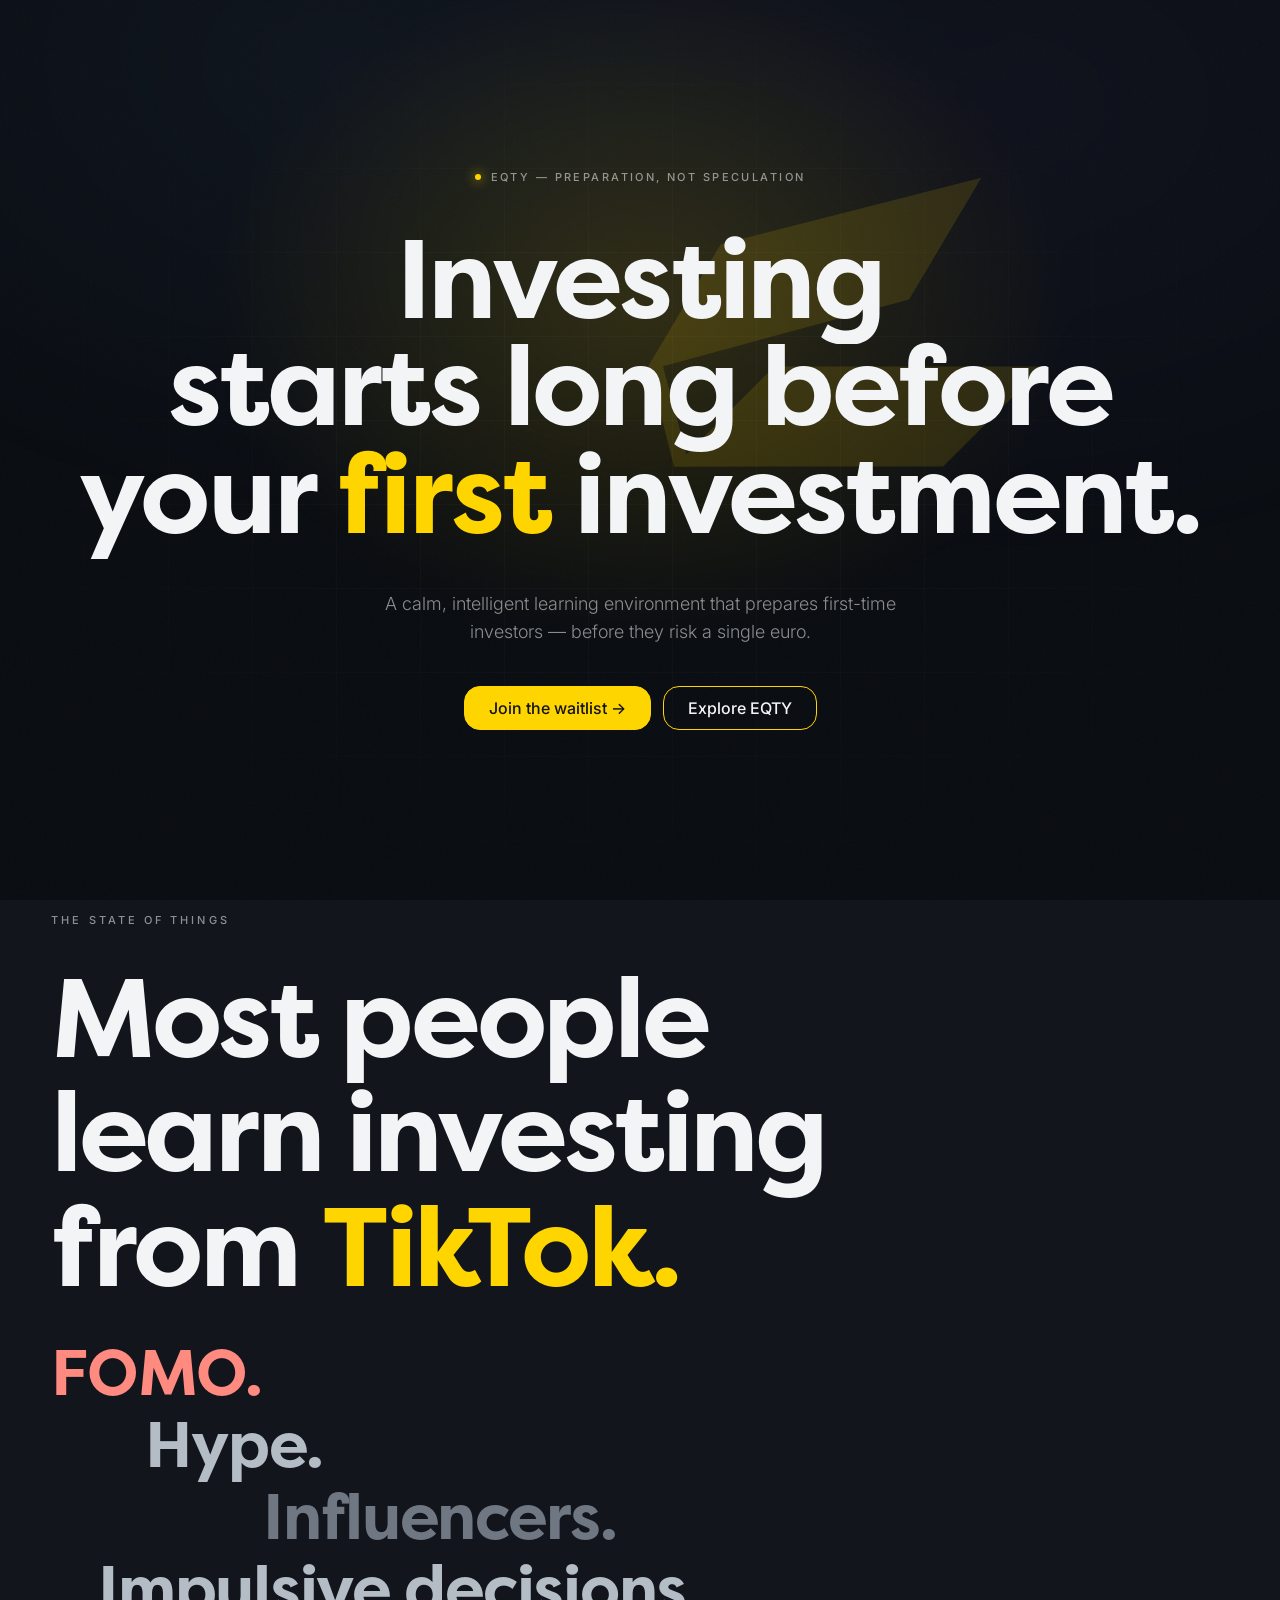
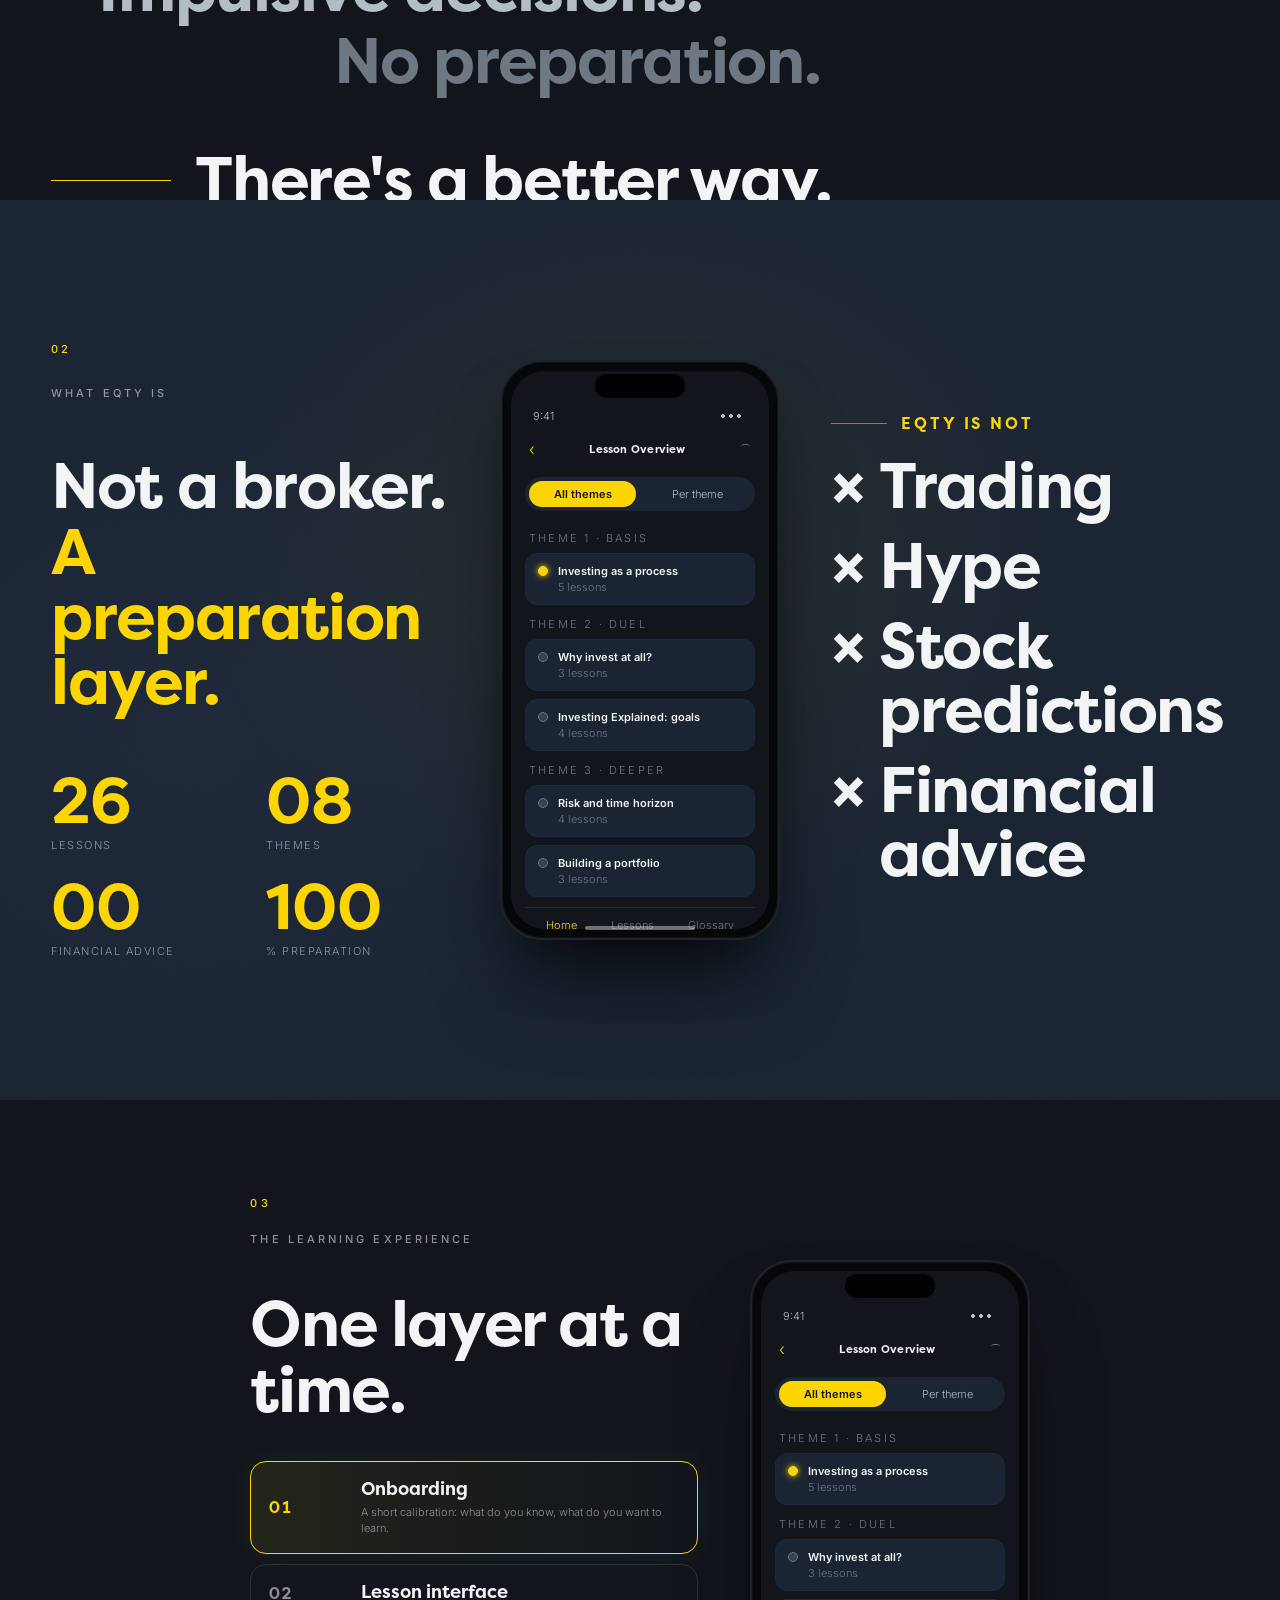
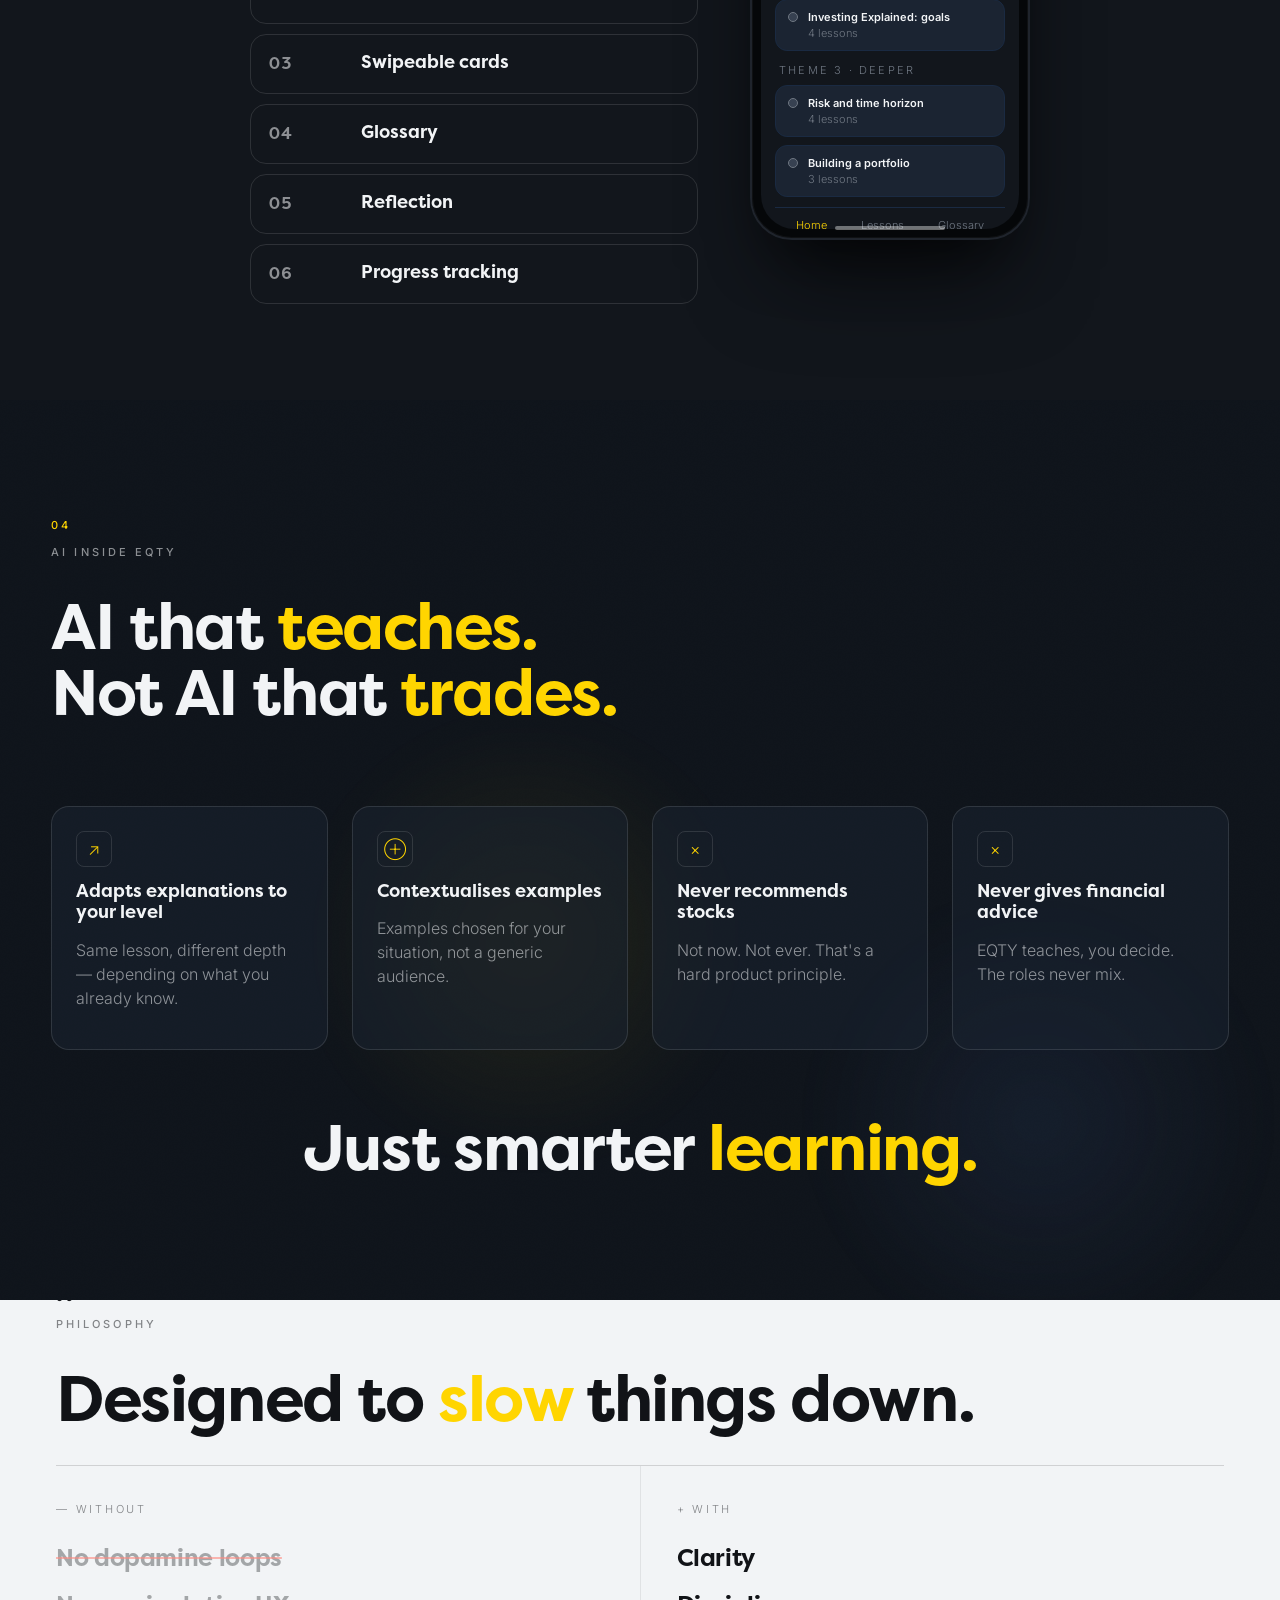
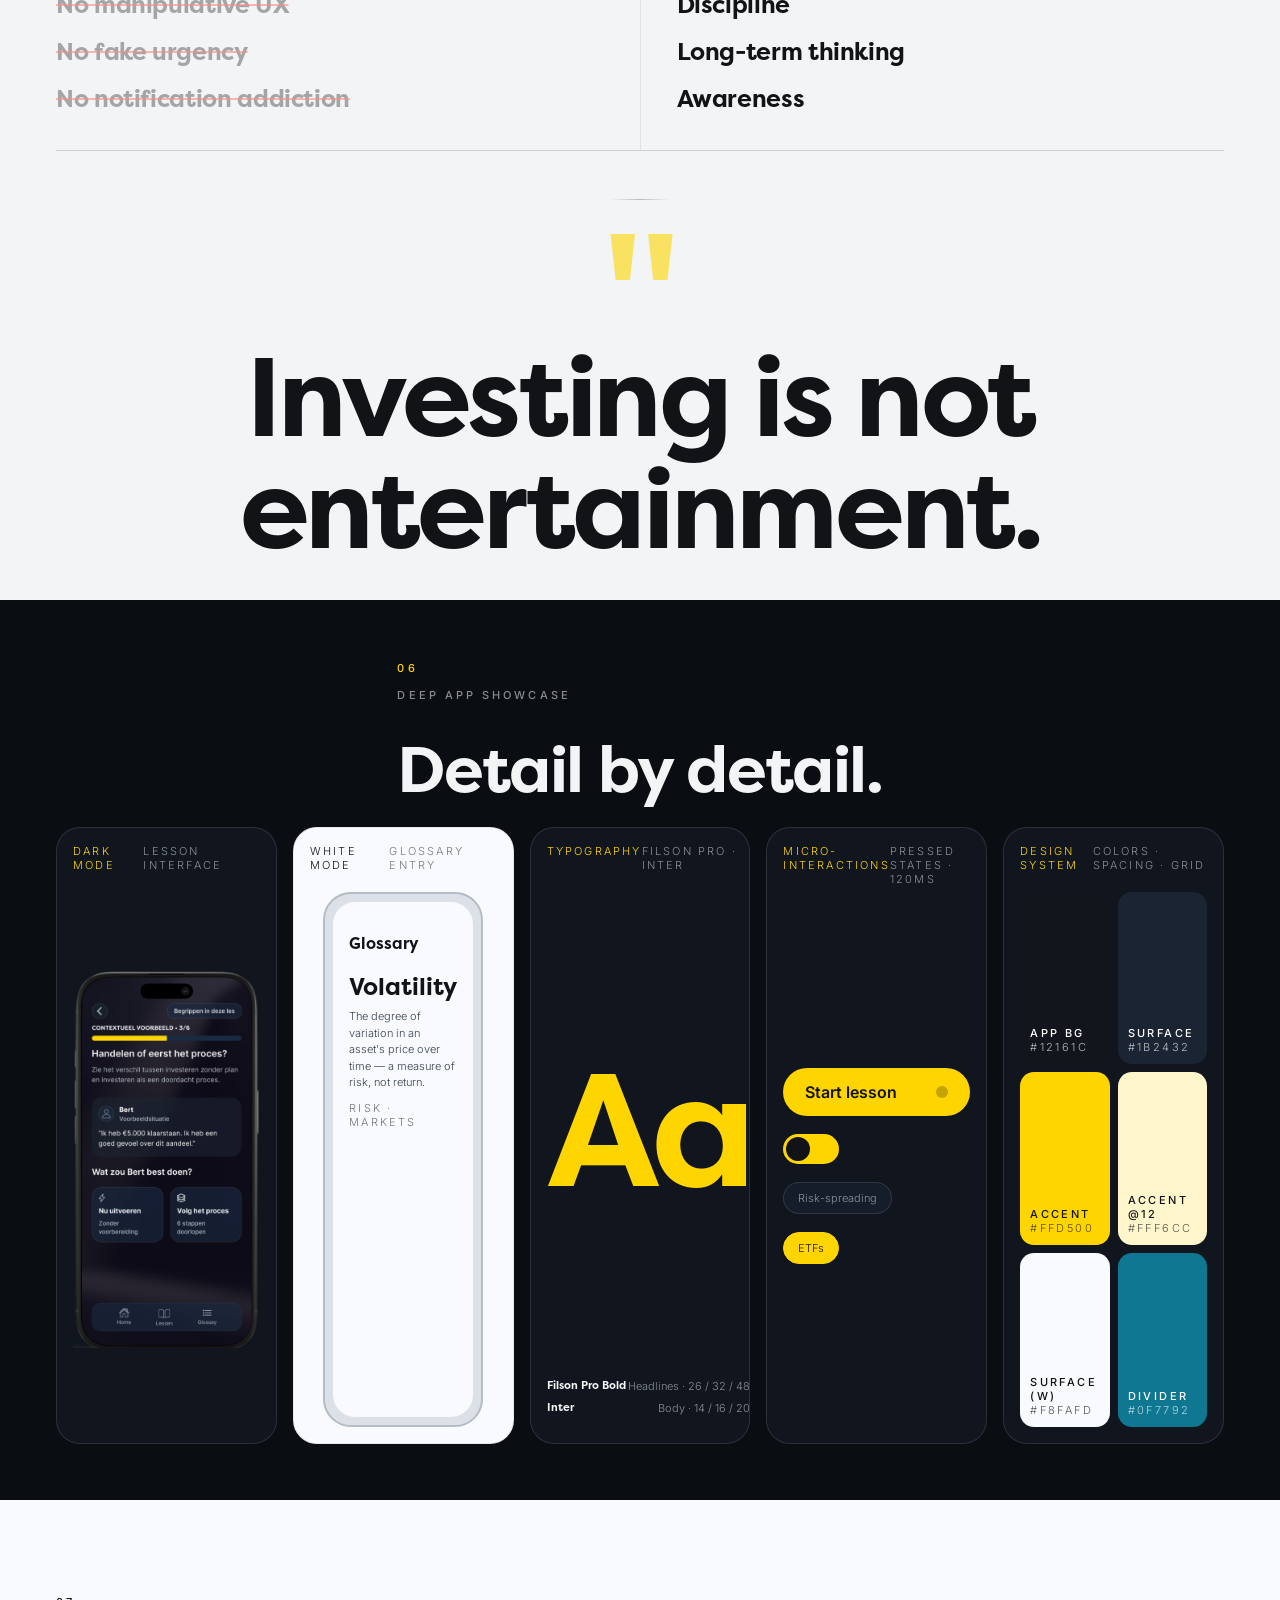
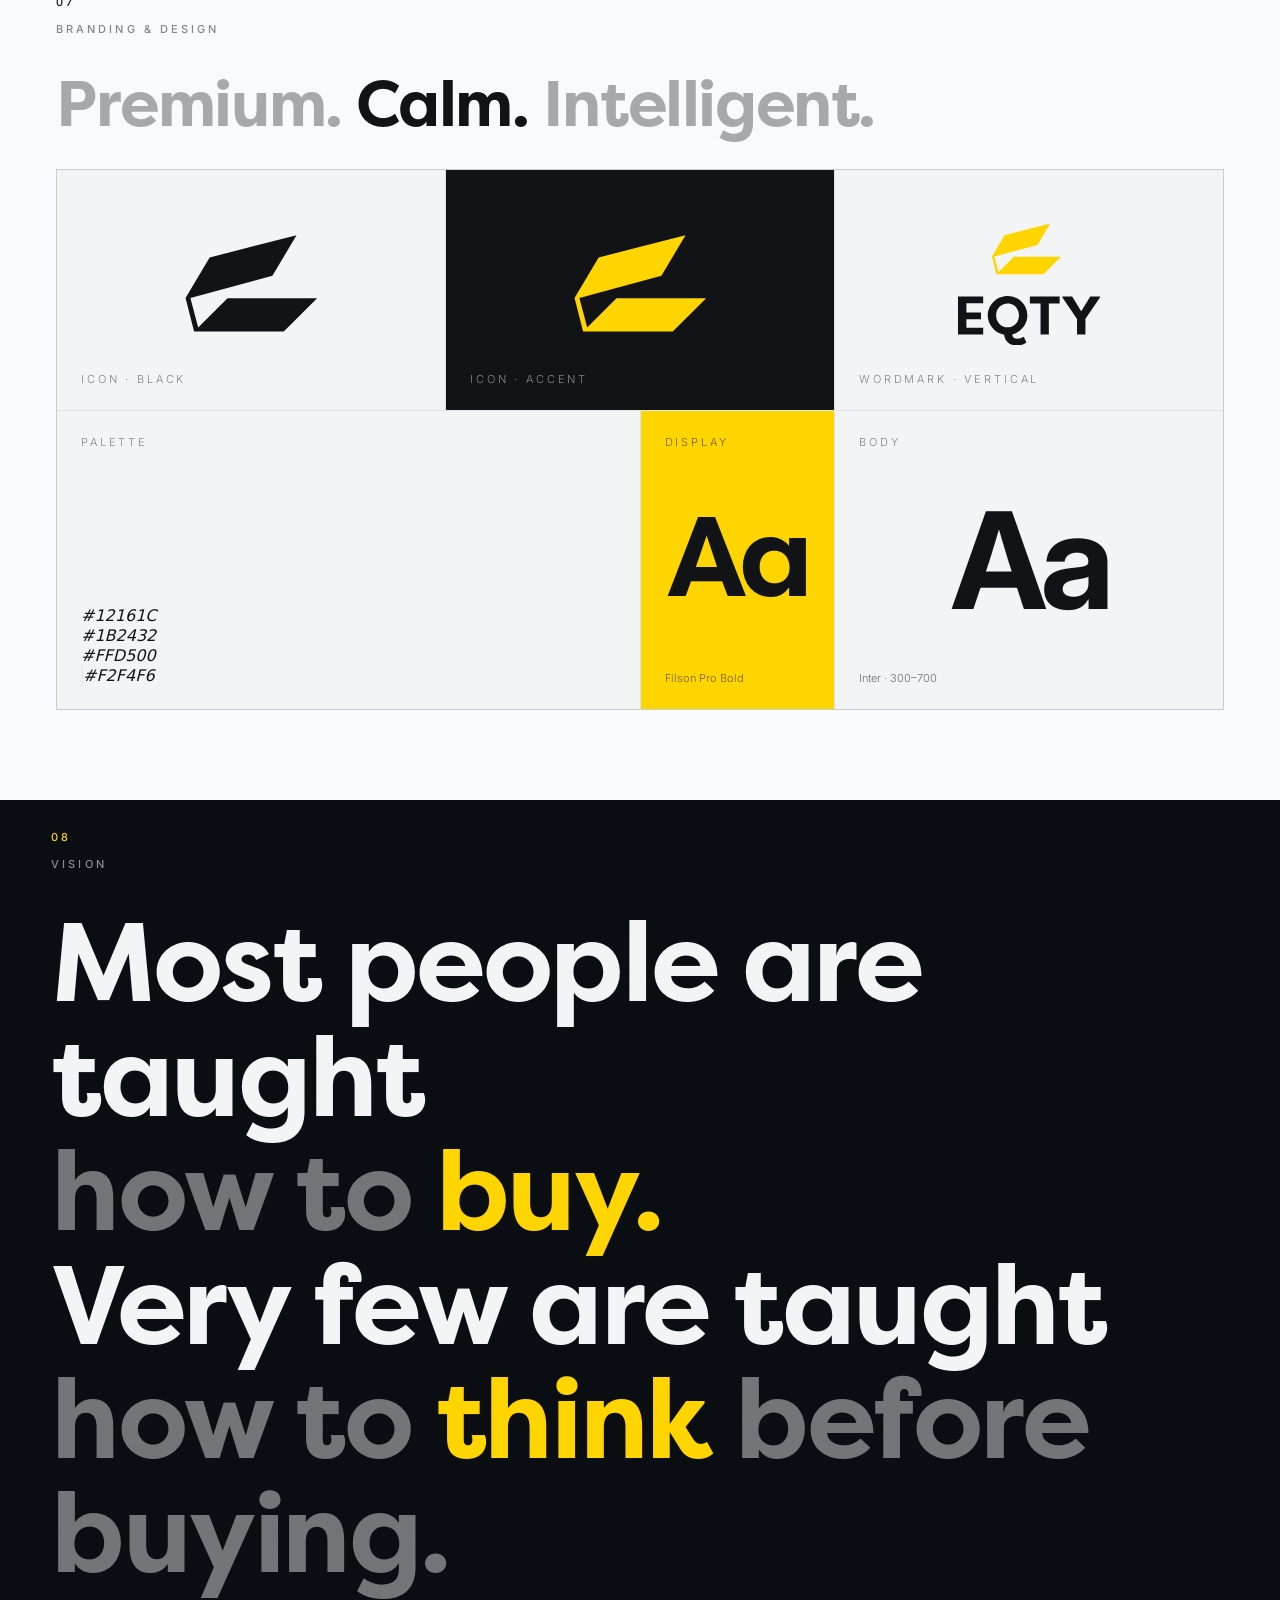
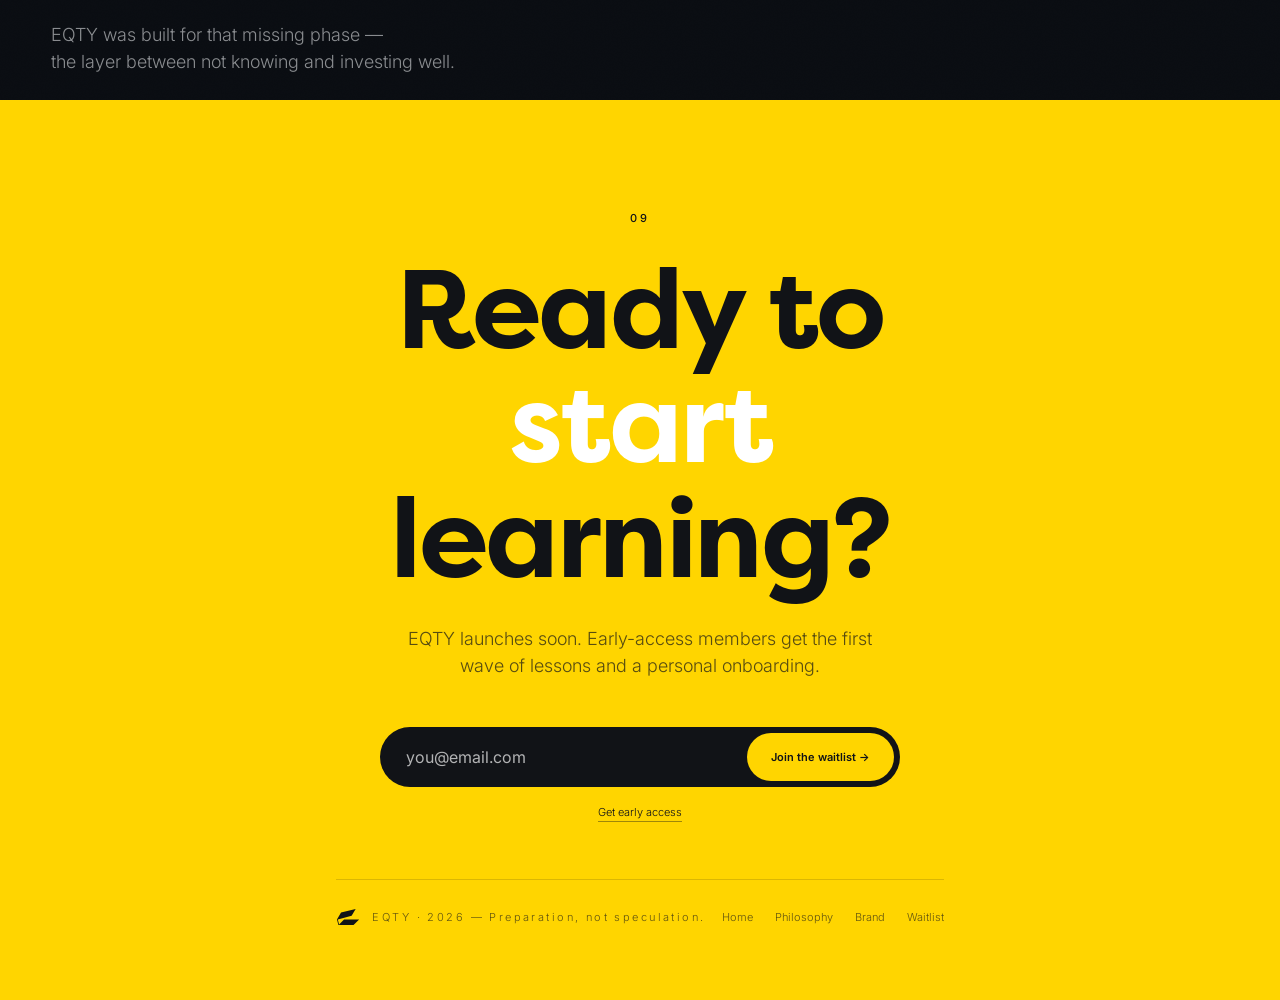
==== commit c736590e: "hero cta fix" ====
--- a/index-print.html
+++ b/index-print.html
@@ -217,11 +217,8 @@
     </h1>
     <p class="hero__sub">A calm, intelligent learning environment that prepares first-time investors — before they risk a single euro.</p>
     <div class="hero__cta">
-      <a href="#cta" class="btn btn--primary">Join the waitlist</a>
-      <a href="#problem" class="btn btn--ghost">
-        <span>Explore EQTY</span>
-        <svg width="14" height="14" viewBox="0 0 24 24" fill="none" stroke="currentColor" stroke-width="2"><path d="M12 5v14m0 0l-6-6m6 6l6-6"/></svg>
-      </a>
+      <a href="#cta" class="btn btn--primary">Join the waitlist →</a>
+      <a href="#problem" class="btn btn--ghost">Explore EQTY</a>
     </div>
   </div>
 
--- a/typography-tokens.css
+++ b/typography-tokens.css
@@ -16,7 +16,7 @@
   --font-heading: "Filson Pro", ui-sans-serif, system-ui, sans-serif;
   --font-body:    "Inter", ui-sans-serif, system-ui, sans-serif;
 
-  --serif: var(--font-body);
+  --serif: var(--font-heading);
   --sans:  var(--font-body);
   --mono:  ui-monospace, "SF Mono", Menlo, monospace;
 
--- a/styles.css
+++ b/styles.css
@@ -156,13 +156,19 @@
 .nav__links a:hover::after { left: 0; right: 0; }
 
 .nav__cta {
-  padding: 9px 16px;
+  display: inline-flex;
+  align-items: center;
+  justify-content: center;
+  height: 29px;
+  padding: 0 16px;
   border: 1px solid var(--rule);
   border-radius: 999px;
   color: var(--fg);
+  line-height: 1;
   transition: background .25s var(--ease), color .25s var(--ease), border-color .25s var(--ease), box-shadow .25s var(--ease);
 }
-.nav__cta:hover { background: var(--accent); color: var(--on-accent); border-color: var(--accent); box-shadow: 0 0 20px rgba(255,213,0,.25); }
+.nav__cta::after { display: none; }
+.nav__links .nav__cta:hover { background: var(--accent); color: var(--bg); border-color: var(--accent); box-shadow: 0 0 20px rgba(255,213,0,.25); }
 
 @media (max-width: 720px) {
   .nav__links li:not(:last-child) { display: none; }
@@ -197,14 +203,6 @@
   transition: top .5s var(--ease), background .5s var(--ease);
   animation: dotPulse 3s ease-in-out infinite;
 }
-.rail__bullet {
-  position: absolute;
-  right: 18px;
-  top: calc(50% + 12px);
-  font-size: 28px;
-  line-height: 1;
-  color: var(--fg-dim);
-}
 @keyframes dotPulse {
   0%, 100% { box-shadow: 0 0 10px var(--accent); }
   50% { box-shadow: 0 0 22px var(--accent), 0 0 42px rgba(255,213,0,.25); }
@@ -363,6 +361,35 @@
   margin-top: 12px;
 }
 .hero__cta { display: flex; gap: 12px; margin-top: 12px; flex-wrap: wrap; justify-content: center; }
+.hero__cta .btn {
+  height: 44px;
+  padding: 0 24px;
+  border-radius: 16px;
+  font-size: var(--t-body);
+  letter-spacing: normal;
+}
+.hero__cta .btn--primary {
+  background: var(--accent);
+  border: 1px solid var(--accent);
+  color: var(--on-accent);
+}
+.hero__cta .btn--primary::after { display: none; }
+.hero__cta .btn--primary:hover {
+  background: transparent;
+  border-color: var(--accent);
+  color: var(--fg);
+  box-shadow: none;
+}
+.hero__cta .btn--ghost {
+  border-color: var(--accent);
+  color: var(--fg);
+  background: transparent;
+}
+.hero__cta .btn--ghost:hover {
+  border-color: var(--accent);
+  background: var(--accent);
+  color: var(--on-accent);
+}
 
 .hero__scroll {
   position: absolute;
@@ -1267,6 +1294,58 @@
 }
 .motion-chip--on { background: var(--accent); color: var(--on-accent); border-color: var(--accent); }
 
+/* Wrong answer micro-interaction card */
+.motion-rank-label {
+  font-family: var(--serif); font-weight: 700;
+  font-size: var(--t-bodyL); line-height: 1.2;
+  margin-bottom: 2px;
+}
+.motion-rank-item {
+  display: flex; align-items: center; gap: 10px;
+  background: rgba(27,36,50,.8); border: 1.5px solid var(--rule);
+  border-radius: 10px; padding: 10px 12px;
+}
+.motion-rank-num {
+  width: 22px; height: 22px; border-radius: 50%;
+  background: rgba(255,255,255,.08); border: 1px solid var(--rule);
+  display: flex; align-items: center; justify-content: center;
+  font-size: 11px; font-weight: 600; flex-shrink: 0;
+}
+.motion-rank-text { flex: 1; font-size: 13px; font-weight: 500; }
+.motion-rank-del {
+  font-size: 11px; color: var(--fg-dim);
+  width: 18px; height: 18px;
+  display: flex; align-items: center; justify-content: center;
+  border-radius: 50%; background: rgba(255,255,255,.06);
+}
+.motion-rank-del--wrong {
+  background: #E8600A; color: #fff;
+  animation: delWrong 5s ease-in-out infinite;
+}
+.motion-rank-item--wrong { animation: wrongItem 5s ease-in-out infinite; }
+.motion-hint {
+  font-size: var(--t-eyebrow); color: #E8600A;
+  opacity: 0;
+  animation: hintAppear 5s ease-in-out infinite;
+}
+@keyframes wrongItem {
+  0%, 18%  { background: rgba(27,36,50,.8); border-color: var(--rule); }
+  22%      { background: rgba(255,213,0,.05); border-color: rgba(255,213,0,.4); transform: scale(.98); }
+  26%, 70% { background: rgba(255,213,0,.05); border-color: var(--accent); transform: scale(1); }
+  84%, 100% { background: rgba(27,36,50,.8); border-color: var(--rule); }
+}
+@keyframes delWrong {
+  0%, 22%  { background: rgba(255,255,255,.06); color: var(--fg-dim); transform: scale(1); }
+  26%      { transform: scale(1.2); }
+  30%, 70% { background: #E8600A; color: #fff; transform: scale(1); }
+  84%, 100% { background: rgba(255,255,255,.06); color: var(--fg-dim); }
+}
+@keyframes hintAppear {
+  0%, 24%  { opacity: 0; transform: translateY(4px); }
+  32%, 70% { opacity: 1; transform: translateY(0); }
+  84%, 100% { opacity: 0; transform: translateY(4px); }
+}
+
 /* Design system card */
 .show__ds { display: grid; grid-template-columns: 1fr 1fr; gap: 12px; }
 .ds-swatch {
@@ -1278,8 +1357,8 @@
   display: grid;
   align-content: end;
 }
-.ds-swatch span { font-size: var(--t-eyebrow); font-weight: 500; }
-.ds-swatch i { font-style: normal; font-size: var(--t-eyebrow); opacity: .7; }
+.ds-swatch span { font-size: var(--t-eyebrow); letter-spacing: var(--t-eyebrow-ls); text-transform: uppercase; font-weight: 500; }
+.ds-swatch i { font-style: normal; font-size: var(--t-eyebrow); letter-spacing: var(--t-eyebrow-ls); opacity: .7; }
 .ds-swatch--y { color: var(--on-accent); }
 .ds-swatch--y2 { color: var(--on-accent); }
 
@@ -1306,13 +1385,14 @@
 .brand__grid {
   display: grid;
   grid-template-columns: repeat(6, 1fr);
-  grid-auto-rows: 240px;
+  grid-template-rows: 240px 298px;
+  grid-auto-rows: 298px;
   gap: 1px;
   background: rgba(17,19,23,.1);
   border: 1px solid rgba(17,19,23,.1);
 }
 .brand__cell {
-  background: #F8FAFD;
+  background: #F2F4F6;
   position: relative;
   padding: 24px;
   display: grid;
@@ -1328,13 +1408,22 @@
 .brand__cell--markY { grid-column: span 2; background: var(--on-accent); }
 .brand__cell--markY .brand__lbl { color: rgba(255,255,255,.5); }
 .brand__cell--word { grid-column: span 2; }
-.brand__cell--colors { grid-column: span 3; grid-row: span 1; }
+.brand__cell--colors { grid-column: span 3; }
 .brand__cell--type { grid-column: span 1; background: #FFD500; }
 .brand__cell--type .brand__lbl { color: rgba(17,19,23,.6); }
 .brand__cell--type2 { grid-column: span 2; }
+.brand__cell--type,
+.brand__cell--type2 {
+  grid-template-rows: auto 1fr auto;
+  overflow: hidden;
+}
 
 @media (max-width: 900px) {
-  .brand__grid { grid-template-columns: repeat(2, 1fr); }
+  .brand__grid {
+    grid-template-columns: repeat(2, 1fr);
+    grid-template-rows: none;
+    grid-auto-rows: 240px;
+  }
   .brand__cell--mark, .brand__cell--markY, .brand__cell--word, .brand__cell--colors, .brand__cell--type2 { grid-column: span 2; }
   .brand__cell--type { grid-column: span 2; }
 }
@@ -1345,26 +1434,45 @@
   width: 100%; height: 100%;
 }
 .brand__mark svg { width: 60%; height: 60%; }
+.brand__mark img { width: 60%; height: 60%; object-fit: contain; }
 
 .brand__word { display: grid; place-items: center; align-self: center; height: 100%; }
 .brand__word svg { width: 50%; height: 70%; }
 
-.brand__cell--colors { display: grid; grid-template-columns: repeat(4, 1fr); gap: 8px; padding: 16px; align-content: end; }
-.brand__cell--colors .brand__lbl { grid-column: 1 / -1; align-self: start; }
-.brand__sw { display: grid; gap: 8px; }
-.brand__sw span { display: block; height: 110px; border-radius: 10px; }
-.brand__sw i { font-style: normal; font-size: var(--t-eyebrow); color: rgba(17,19,23,.6); }
+.brand__cell--colors {
+  display: grid;
+  padding: 24px;
+  align-content: start;
+}
+.brand__cell--colors .brand__lbl {
+  align-self: start;
+  margin-bottom: 14px;
+}
+.brand__palette { align-self: end; }
 
 .brand__type-d {
   font-family: var(--serif); font-weight: 700;
-  font-size: var(--t-display); line-height: .8; color: var(--on-accent);
-  text-align: center; align-self: center;
-}
+  line-height: .78;
+  color: var(--on-accent);
+  text-align: center;
+  align-self: center;
+  justify-self: center;
+  letter-spacing: -.05em;
+  max-width: 100%;
+  white-space: nowrap;
+}
+.brand__cell--type .brand__type-d { font-size: clamp(6.8rem, 8.8vw, 9.2rem); }
+.brand__cell--type2 .brand__type-d { font-size: clamp(8.2rem, 10.5vw, 12rem); }
 .brand__type-d--inter {
   font-family: var(--sans); font-weight: 700;
   color: var(--on-accent);
 }
-.brand__type-name { font-size: var(--t-eyebrow); color: rgba(17,19,23,.6); }
+.brand__type-name {
+  font-size: var(--t-eyebrow);
+  color: rgba(17,19,23,.6);
+  position: relative;
+  z-index: 1;
+}
 
 /* =========================================================
    VISION
@@ -1402,6 +1510,12 @@
   overflow: hidden;
 }
 .cta__inner { max-width: 980px; margin: 0 auto; text-align: center; }
+.cta__logo {
+  width: min(220px, 44vw);
+  margin: 24px auto 0;
+  color: #fff;
+}
+.cta__logo svg { display: block; width: 100%; height: auto; }
 .cta__h {
   font-family: var(--serif); font-weight: 700;
   font-size: var(--t-h2);
@@ -1432,10 +1546,11 @@
   background: transparent;
   border: 0;
   padding: 14px 20px;
-  color: var(--fg);
+  color: #fff;
   font: 400 var(--t-body) var(--sans);
   outline: none;
 }
+.cta__form input::placeholder { color: rgba(255,255,255,.68); }
 .cta__form button {
   background: var(--accent); color: var(--on-accent);
   padding: 12px 24px;
@@ -1468,6 +1583,10 @@
   gap: 16px;
 }
 .foot__l { display: flex; align-items: center; gap: 12px; }
+.foot__l span {
+  font-size: var(--t-eyebrow);
+  letter-spacing: var(--t-eyebrow-ls);
+}
 .foot__mark { width: 24px; height: 18px; }
 .foot__r { display: flex; gap: 22px; }
 .foot__r a:hover { color: var(--on-accent); }
